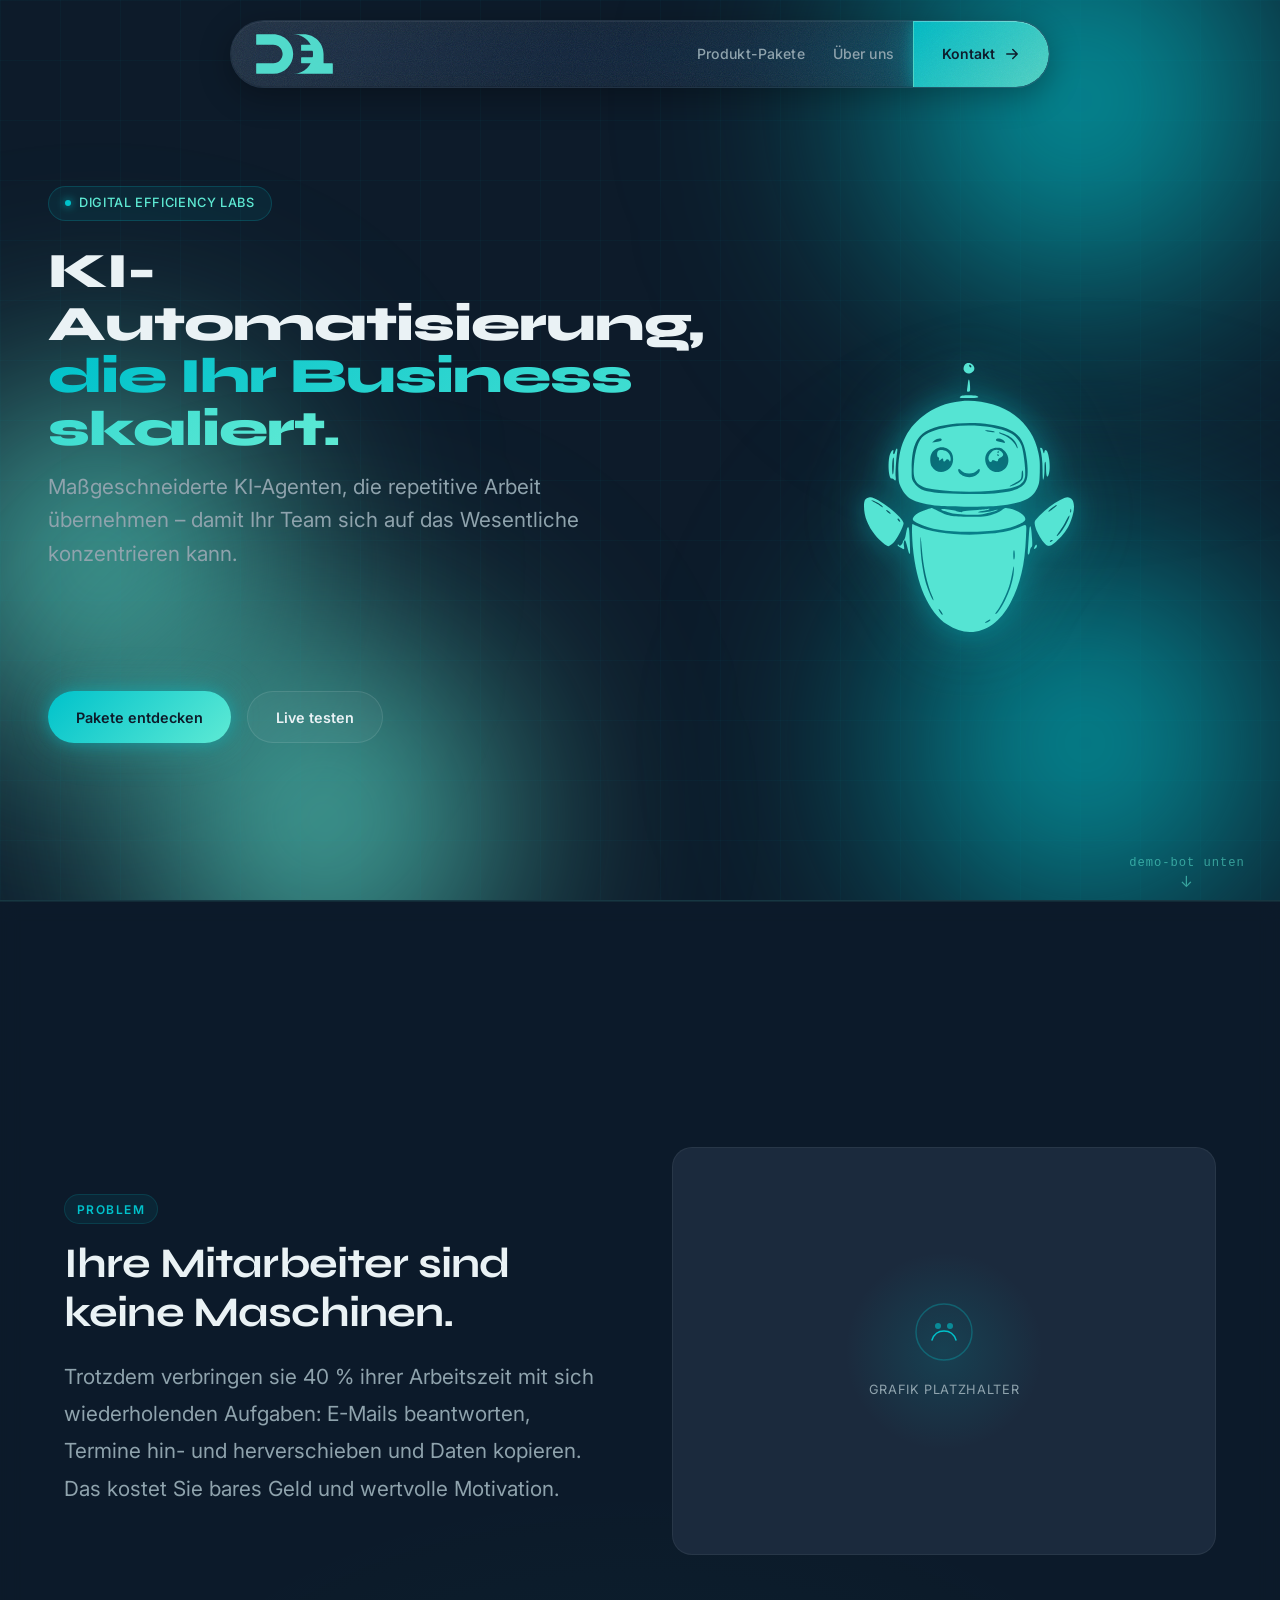
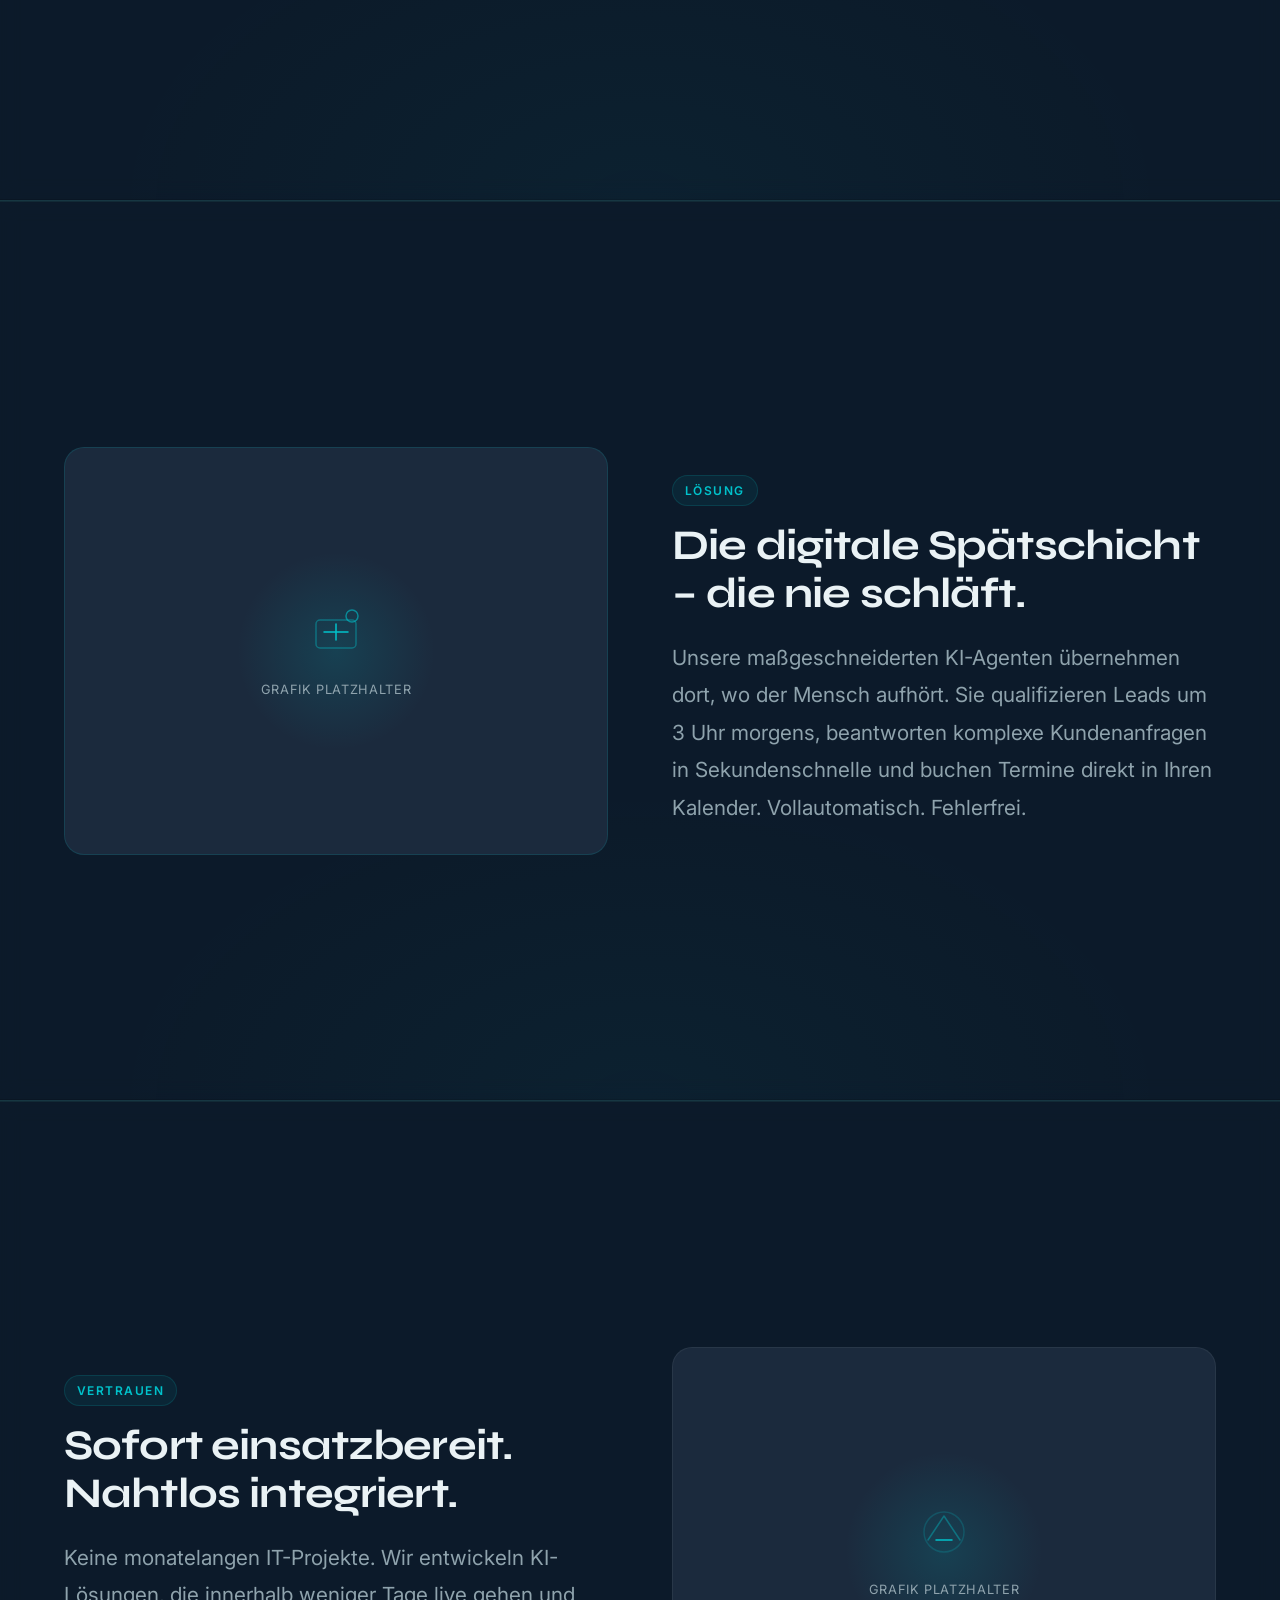
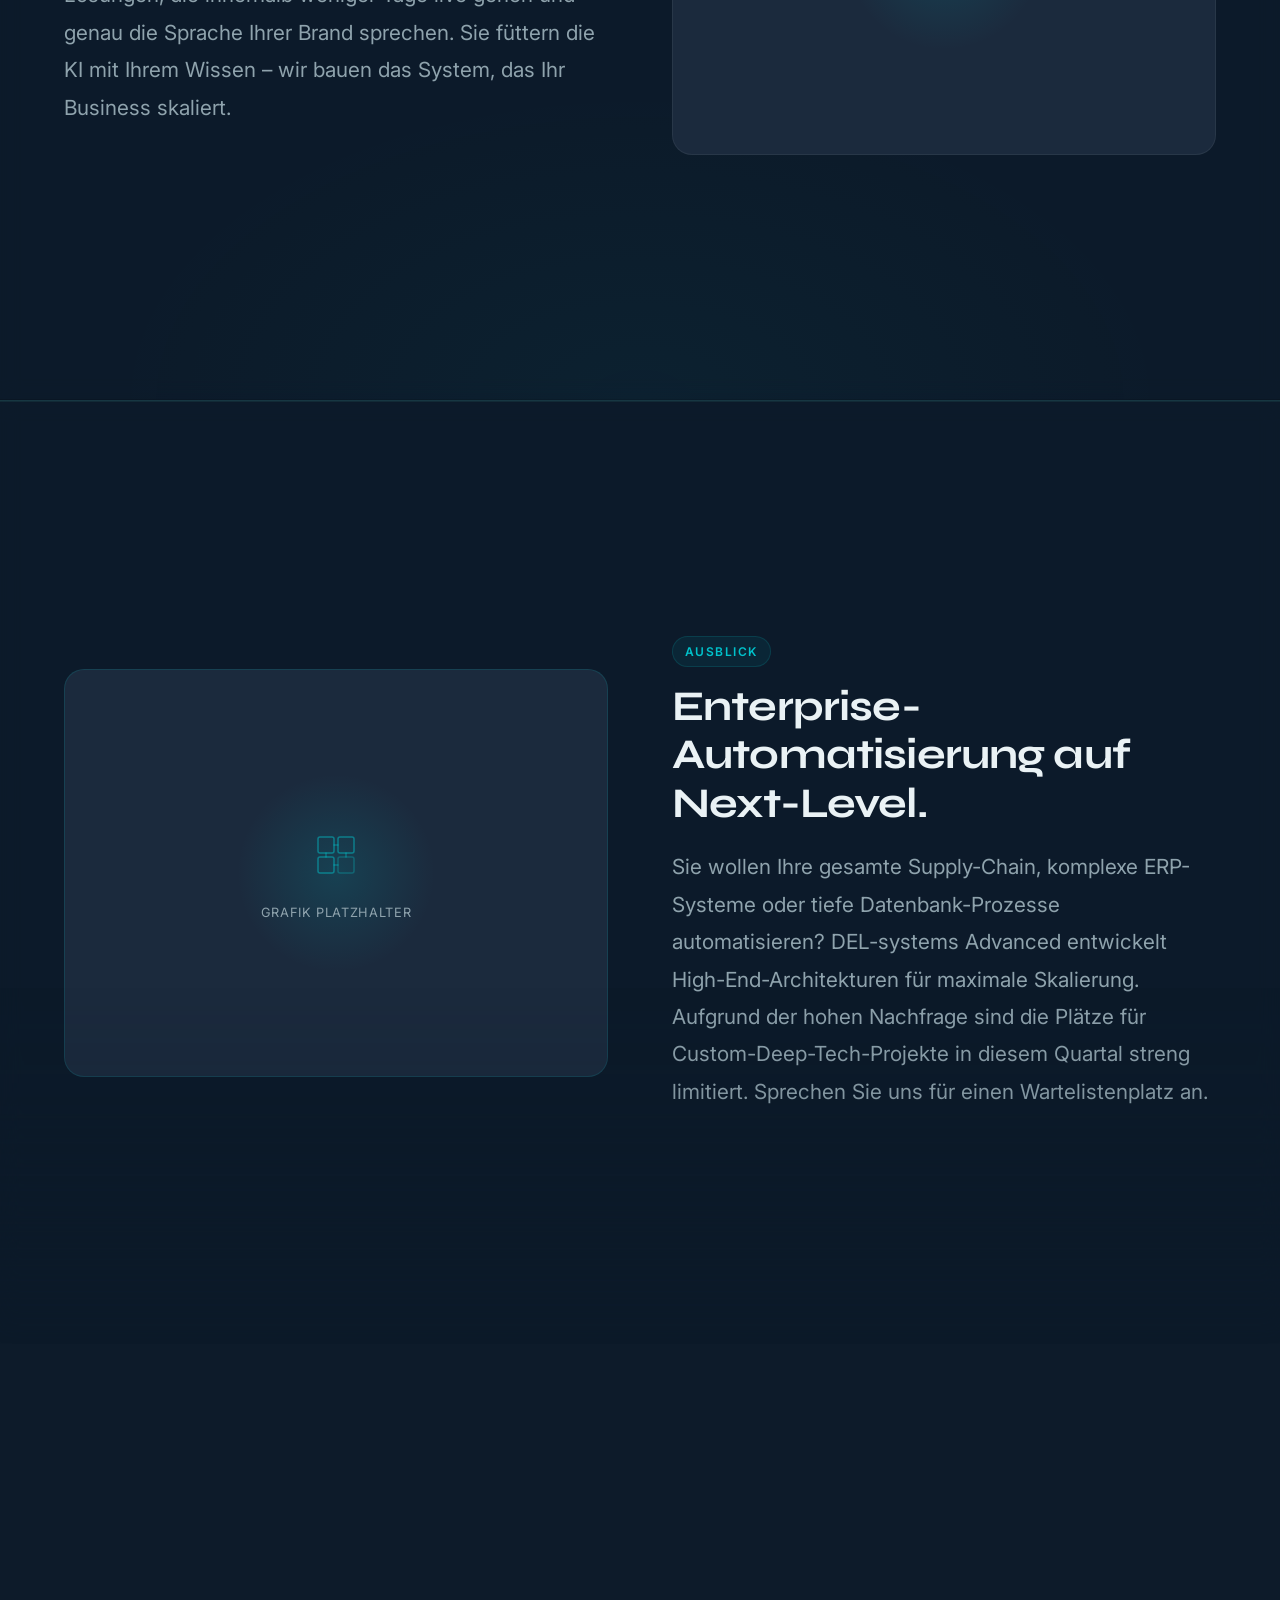
==== index.html @ e137b5b3 "Update index.html" ====
<!DOCTYPE html>
<html lang="de">
<head>
  <meta charset="UTF-8">
  <meta name="viewport" content="width=device-width, initial-scale=1.0, viewport-fit=cover">
  <meta name="description" content="DEL-systems – Digital Efficiency Labs. KI-Automatisierung für Unternehmen, die smarter skalieren wollen.">
  <title>DEL-systems | Digital Efficiency Labs</title>
  <link rel="preload" href="assets/robot.svg" as="image" type="image/svg+xml">
  <link rel="preload" href="assets/DEL-Logo.svg" as="image" type="image/svg+xml">
  <link rel="preconnect" href="https://fonts.googleapis.com">
  <link rel="preconnect" href="https://fonts.gstatic.com" crossorigin>
  <link href="https://fonts.googleapis.com/css2?family=Inter:wght@300;400;500;600;700&family=Syne:wght@600;700;800&display=swap" rel="stylesheet">
  <link rel="stylesheet" href="css/styles.css">
</head>
<body>

  <!-- Ambient background -->
  <div class="ambient" aria-hidden="true">
    <div class="ambient__orb ambient__orb--1"></div>
    <div class="ambient__orb ambient__orb--2"></div>
    <div class="ambient__orb ambient__orb--3"></div>
    <div class="ambient__orb ambient__orb--4"></div>
    <div class="ambient__grid"></div>
  </div>

  <!-- Floating Glass Navbar -->
  <header class="navbar" id="navbar">
    <nav class="navbar__inner grain-glass" aria-label="Hauptnavigation">
      <a href="index.html" class="navbar__logo" aria-label="DEL-systems Startseite">
        <img src="assets/DEL-Logo.svg" alt="DEL-systems Logo" width="180" height="42">
      </a>

      <div class="navbar__right">
        <ul class="navbar__links">
          <li><a href="index.html#pakete" class="navbar__link navbar__link--pakete"><span class="navbar__link-full">Produkt-Pakete</span><span class="navbar__link-short">Pakete</span></a></li>
          <li><a href="about.html" class="navbar__link">Über uns</a></li>
        </ul>

        <a href="#kontakt" class="navbar__cta">
          <span>Kontakt</span>
          <svg class="navbar__cta-arrow" width="18" height="18" viewBox="0 0 18 18" fill="none" aria-hidden="true">
            <path d="M3.75 9H14.25M14.25 9L9.75 4.5M14.25 9L9.75 13.5" stroke="currentColor" stroke-width="1.5" stroke-linecap="round" stroke-linejoin="round"/>
          </svg>
        </a>
      </div>
    </nav>
  </header>

  <main>

    <!-- Hero -->
    <section class="hero" id="hero">
      <div class="hero__content">
        <div class="hero__badge">
          <span class="hero__badge-dot"></span>
          Digital Efficiency Labs
        </div>
        <h1 class="hero__title">
          KI-Automatisierung,<br class="hero__title-break">
          <span class="hero__title-accent">die Ihr Business skaliert.</span>
        </h1>
        <p class="hero__subtitle">
          Maßgeschneiderte KI-Agenten, die repetitive Arbeit übernehmen –<br class="u-only-mobile">
          damit Ihr Team sich auf das Wesentliche<br class="u-only-mobile">
          konzentrieren kann.
        </p>
      </div>
      <div class="hero__visual" aria-hidden="true">
        <div class="hero__robot-glow"></div>
        <img src="assets/robot.svg" alt="" class="hero__robot" width="185" height="236" fetchpriority="high" decoding="async">
      </div>
      <div class="hero__actions">
        <a href="#pakete" class="btn btn--primary">Pakete entdecken</a>
        <a href="#kontakt" class="btn btn--ghost">Live testen</a>
      </div>
      <a href="#kontakt" class="hero__scroll-cue" aria-label="Zum Demo-Bot scrollen">
        <span class="hero__scroll-cue-label">demo-bot unten</span>
        <span class="hero__scroll-cue-arrow" aria-hidden="true">↓</span>
      </a>
    </section>

    <!-- Scroll Story -->
    <div class="story" id="story">
      <div class="story__track">

        <section class="story__section story__section--1" data-section="1">
          <div class="story__inner">
            <div class="story__text">
              <span class="story__label">Problem</span>
              <h2 class="story__heading">Ihre Mitarbeiter sind keine Maschinen.</h2>
              <p class="story__body">
                Trotzdem verbringen sie 40&nbsp;% ihrer Arbeitszeit mit sich wiederholenden Aufgaben: 
                E-Mails beantworten, Termine hin- und herverschieben und Daten kopieren. 
                Das kostet Sie bares Geld und wertvolle Motivation.
              </p>
            </div>
            <div class="story__graphic">
              <div class="graphic-placeholder">
                <div class="graphic-placeholder__glow"></div>
                <svg class="graphic-placeholder__icon" viewBox="0 0 64 64" fill="none" aria-hidden="true">
                  <circle cx="32" cy="32" r="28" stroke="currentColor" stroke-width="1.5" opacity="0.3"/>
                  <path d="M20 40C24 28 40 28 44 40" stroke="currentColor" stroke-width="1.5" stroke-linecap="round"/>
                  <circle cx="26" cy="26" r="3" fill="currentColor" opacity="0.6"/>
                  <circle cx="38" cy="26" r="3" fill="currentColor" opacity="0.6"/>
                </svg>
                <span class="graphic-placeholder__label">Grafik Platzhalter</span>
              </div>
            </div>
          </div>
        </section>

        <section class="story__section story__section--2" data-section="2">
          <div class="story__inner story__inner--reverse">
            <div class="story__text">
              <span class="story__label">Lösung</span>
              <h2 class="story__heading">Die digitale Spätschicht – die nie schläft.</h2>
              <p class="story__body">
                Unsere maßgeschneiderten KI-Agenten übernehmen dort, wo der Mensch aufhört. 
                Sie qualifizieren Leads um 3&nbsp;Uhr morgens, beantworten komplexe Kundenanfragen 
                in Sekundenschnelle und buchen Termine direkt in Ihren Kalender. Vollautomatisch. Fehlerfrei.
              </p>
            </div>
            <div class="story__graphic">
              <div class="graphic-placeholder graphic-placeholder--cyan">
                <div class="graphic-placeholder__glow"></div>
                <svg class="graphic-placeholder__icon" viewBox="0 0 64 64" fill="none" aria-hidden="true">
                  <rect x="12" y="20" width="40" height="28" rx="4" stroke="currentColor" stroke-width="1.5" opacity="0.4"/>
                  <path d="M20 32H44M32 24V40" stroke="currentColor" stroke-width="1.5" stroke-linecap="round"/>
                  <circle cx="48" cy="16" r="6" stroke="currentColor" stroke-width="1.5" opacity="0.6"/>
                </svg>
                <span class="graphic-placeholder__label">Grafik Platzhalter</span>
              </div>
            </div>
          </div>
        </section>

        <section class="story__section story__section--3" data-section="3">
          <div class="story__inner">
            <div class="story__text">
              <span class="story__label">Vertrauen</span>
              <h2 class="story__heading">Sofort einsatzbereit. Nahtlos integriert.</h2>
              <p class="story__body">
                Keine monatelangen IT-Projekte. Wir entwickeln KI-Lösungen, die innerhalb weniger Tage 
                live gehen und genau die Sprache Ihrer Brand sprechen. Sie füttern die KI mit Ihrem Wissen – 
                wir bauen das System, das Ihr Business skaliert.
              </p>
            </div>
            <div class="story__graphic">
              <div class="graphic-placeholder">
                <div class="graphic-placeholder__glow"></div>
                <svg class="graphic-placeholder__icon" viewBox="0 0 64 64" fill="none" aria-hidden="true">
                  <path d="M16 40L32 16L48 40" stroke="currentColor" stroke-width="1.5" stroke-linecap="round" stroke-linejoin="round" opacity="0.4"/>
                  <path d="M24 40H40" stroke="currentColor" stroke-width="1.5" stroke-linecap="round"/>
                  <circle cx="32" cy="32" r="20" stroke="currentColor" stroke-width="1.5" opacity="0.2"/>
                </svg>
                <span class="graphic-placeholder__label">Grafik Platzhalter</span>
              </div>
            </div>
          </div>
        </section>

        <section class="story__section story__section--4" data-section="4">
          <div class="story__inner story__inner--reverse">
            <div class="story__text">
              <span class="story__label">Ausblick</span>
              <h2 class="story__heading">Enterprise-Automatisierung auf Next-Level.</h2>
              <p class="story__body">
                Sie wollen Ihre gesamte Supply-Chain, komplexe ERP-Systeme oder tiefe Datenbank-Prozesse 
                automatisieren? DEL-systems Advanced entwickelt High-End-Architekturen für maximale Skalierung. 
                Aufgrund der hohen Nachfrage sind die Plätze für Custom-Deep-Tech-Projekte in diesem Quartal 
                streng limitiert. Sprechen Sie uns für einen Wartelistenplatz an.
              </p>
            </div>
            <div class="story__graphic">
              <div class="graphic-placeholder graphic-placeholder--cyan">
                <div class="graphic-placeholder__glow"></div>
                <svg class="graphic-placeholder__icon" viewBox="0 0 64 64" fill="none" aria-hidden="true">
                  <rect x="14" y="14" width="16" height="16" rx="2" stroke="currentColor" stroke-width="1.5" opacity="0.5"/>
                  <rect x="34" y="14" width="16" height="16" rx="2" stroke="currentColor" stroke-width="1.5" opacity="0.5"/>
                  <rect x="14" y="34" width="16" height="16" rx="2" stroke="currentColor" stroke-width="1.5" opacity="0.5"/>
                  <rect x="34" y="34" width="16" height="16" rx="2" stroke="currentColor" stroke-width="1.5" opacity="0.3"/>
                  <path d="M30 22H34M30 42H34M22 30V34M42 30V34" stroke="currentColor" stroke-width="1.5" stroke-linecap="round" opacity="0.4"/>
                </svg>
                <span class="graphic-placeholder__label">Grafik Platzhalter</span>
              </div>
            </div>
          </div>
        </section>

      </div>
    </div>

    <!-- Pricing -->
    <section class="pricing" id="pakete">
      <div class="pricing__header">
        <span class="section-label">Produkt-Pakete</span>
        <h2 class="section-title">Wählen Sie Ihren KI-Agenten</h2>
        <p class="section-subtitle">Transparente Preise. Keine versteckten Kosten. Sofort startklar.</p>
      </div>

      <div class="pricing__grid">
        <article class="pricing-card">
          <div class="pricing-card__icon">
            <img src="assets/icon-basis.svg" alt="" width="48" height="48" loading="lazy" decoding="async">
          </div>
          <h3 class="pricing-card__name">Basis KI-Agent</h3>
          <div class="pricing-card__price">
            <span class="pricing-card__setup">499€ Setup</span>
            <span class="pricing-card__monthly">+ 39€ / Monat</span>
          </div>
          <ul class="pricing-card__features">
            <li>E-Mail-Automatisierung</li>
            <li>FAQ-Beantwortung</li>
            <li>Basis-Integrationen</li>
          </ul>
          <a href="#kontakt" class="pricing-card__btn">Jetzt anfragen</a>
        </article>

        <article class="pricing-card pricing-card--featured">
          <div class="pricing-card__badge">Beliebt</div>
          <div class="pricing-card__icon">
            <img src="assets/icon-sales.svg" alt="" width="48" height="48" loading="lazy" decoding="async">
          </div>
          <h3 class="pricing-card__name">Sales &amp; Support KI</h3>
          <div class="pricing-card__price">
            <span class="pricing-card__setup">995€ Setup</span>
            <span class="pricing-card__monthly">+ 79€ / Monat</span>
          </div>
          <ul class="pricing-card__features">
            <li>Lead-Qualifizierung 24/7</li>
            <li>Terminbuchung</li>
            <li>CRM-Integration</li>
            <li>Multi-Channel-Support</li>
          </ul>
          <a href="#kontakt" class="pricing-card__btn pricing-card__btn--featured">Jetzt anfragen</a>
        </article>

        <article class="pricing-card">
          <div class="pricing-card__icon">
            <img src="assets/icon-deep.svg" alt="" width="48" height="48" loading="lazy" decoding="async">
          </div>
          <h3 class="pricing-card__name">Deep Automation</h3>
          <div class="pricing-card__price">
            <span class="pricing-card__setup">1.499€ Setup</span>
            <span class="pricing-card__monthly">+ 149€ / Monat</span>
          </div>
          <ul class="pricing-card__features">
            <li>ERP-Anbindung</li>
            <li>Custom Workflows</li>
            <li>Datenbank-Automatisierung</li>
            <li>Dedizierter Support</li>
          </ul>
          <a href="#kontakt" class="pricing-card__btn">Jetzt anfragen</a>
        </article>
      </div>
    </section>

    <!-- Footer / Lead Bot -->
    <section class="lead" id="kontakt">
      <div class="lead__content">
        <h2 class="lead__title">Genug gelesen. Testen Sie uns live.</h2>
        <p class="lead__subtitle">Stellen Sie unserer KI Ihre Fragen – direkt hier auf der Seite.</p>
        <div class="lead__bot-container">
          <div class="lead__bot-glow" aria-hidden="true"></div>
          <div class="lead__bot-placeholder">
            <div class="lead__bot-icon">
              <svg viewBox="0 0 48 48" fill="none" aria-hidden="true">
                <rect x="8" y="12" width="32" height="24" rx="6" stroke="currentColor" stroke-width="1.5" opacity="0.5"/>
                <circle cx="18" cy="24" r="3" fill="currentColor" opacity="0.6"/>
                <circle cx="30" cy="24" r="3" fill="currentColor" opacity="0.6"/>
                <path d="M24 36V40M16 40H32" stroke="currentColor" stroke-width="1.5" stroke-linecap="round" opacity="0.4"/>
              </svg>
            </div>
            <p class="lead__bot-text">KI-Bot Platzhalter</p>
            <span class="lead__bot-hint">Hier wird Ihr Chatbot eingebettet</span>
          </div>
        </div>
      </div>
    </section>

  </main>

  <footer class="footer">
    <div class="footer__inner">
      <img src="assets/DEL-Logo.svg" alt="DEL-systems" class="footer__logo" width="120" height="28" loading="lazy" decoding="async">
      <p class="footer__copy">&copy; 2026 DEL-systems · Digital Efficiency Labs</p>
      <p class="footer__contact">E-Mail: <a href="mailto:info@del-systems.at">info@del-systems.at</a></p>
    </div>
  </footer>

  <script src="js/main.js"></script>
</body>
</html>
---- css/styles.css ----
/* ============================================
   DEL-systems – Digital Efficiency Labs
   ============================================ */

:root {
  --bg-deep: #0D1B2A;
  --bg-surface: #1B2A3D;
  --accent: #00C2CB;
  --accent-light: #5EEAD4;
  --text-primary: #EAF2F5;
  --text-muted: #8FA3AD;

  --navbar-expanded-padding: 0.5rem;
  --navbar-compact-padding: 0.25rem;
  --navbar-expanded-height: 4.25rem;
  --navbar-compact-height: 3.25rem;
  --navbar-margin: 1.25rem;
  --navbar-radius: 9999px;

  --font-display: 'Syne', sans-serif;
  --font-body: 'Inter', sans-serif;

  --ease-out-expo: cubic-bezier(0.16, 1, 0.3, 1);
  --ease-in-out: cubic-bezier(0.45, 0, 0.55, 1);

  /* Unified accent glow – robot, primary button, navbar CTA */
  --glow-accent-color-1: rgba(0, 194, 203, 0.38);
  --glow-accent-color-2: rgba(0, 194, 203, 0.2);
  --glow-accent-color-3: rgba(94, 234, 212, 0.12);
  --glow-accent-spread-1: 14px;
  --glow-accent-spread-2: 32px;
  --glow-accent-spread-3: 50px;
  --glow-accent-box-shadow:
    0 0 var(--glow-accent-spread-1) var(--glow-accent-color-1),
    0 0 var(--glow-accent-spread-2) var(--glow-accent-color-2),
    0 0 var(--glow-accent-spread-3) var(--glow-accent-color-3);
  --glow-accent-filter:
    drop-shadow(0 0 var(--glow-accent-spread-1) var(--glow-accent-color-1))
    drop-shadow(0 0 var(--glow-accent-spread-2) var(--glow-accent-color-2))
    drop-shadow(0 0 var(--glow-accent-spread-3) var(--glow-accent-color-3));

  --grain-svg: url("data:image/svg+xml,%3Csvg viewBox='0 0 256 256' xmlns='http://www.w3.org/2000/svg'%3E%3Cfilter id='n'%3E%3CfeTurbulence type='fractalNoise' baseFrequency='0.75' numOctaves='4' stitchTiles='stitch'/%3E%3C/filter%3E%3Crect width='100%25' height='100%25' filter='url(%23n)'/%3E%3C/svg%3E");
}

*, *::before, *::after {
  box-sizing: border-box;
  margin: 0;
  padding: 0;
}

html {
  scroll-behavior: smooth;
  -webkit-font-smoothing: antialiased;
  -moz-osx-font-smoothing: grayscale;
}

body {
  font-family: var(--font-body);
  background-color: var(--bg-deep);
  color: var(--text-primary);
  line-height: 1.6;
  overflow-x: hidden;
}

.u-only-mobile {
  display: none;
}

img {
  display: block;
  max-width: 100%;
}

a {
  color: inherit;
  text-decoration: none;
}

ul {
  list-style: none;
}

/* ---- Ambient Background ---- */

.ambient {
  position: fixed;
  inset: 0;
  z-index: 0;
  pointer-events: none;
  overflow: hidden;
}

.ambient__orb {
  position: absolute;
  border-radius: 50%;
  filter: blur(100px);
  will-change: transform, opacity;
  transform: translateZ(0);
  backface-visibility: hidden;
}

.ambient__orb--1 {
  width: 600px;
  height: 600px;
  background: radial-gradient(circle, var(--accent) 0%, transparent 70%);
  top: -200px;
  right: -100px;
  animation: orb-drift-1 22s ease-in-out infinite;
}

.ambient__orb--2 {
  width: 500px;
  height: 500px;
  background: radial-gradient(circle, var(--accent-light) 0%, transparent 70%);
  top: 35%;
  left: -150px;
  animation: orb-drift-2 28s ease-in-out infinite;
}

.ambient__orb--3 {
  width: 550px;
  height: 550px;
  background: radial-gradient(circle, var(--accent) 0%, transparent 70%);
  top: 52%;
  right: -80px;
  animation: orb-drift-3 26s ease-in-out infinite;
}

.ambient__orb--4 {
  width: 520px;
  height: 520px;
  background: radial-gradient(circle, var(--accent-light) 0%, transparent 70%);
  top: 62%;
  left: 5%;
  animation: orb-drift-4 32s ease-in-out infinite;
}

@keyframes orb-drift-1 {
  0%, 100% {
    transform: translate(0, 0) scale(1);
    opacity: 0.32;
  }
  33% {
    transform: translate(35px, 25px) scale(1.1);
    opacity: 0.45;
  }
  66% {
    transform: translate(-20px, 40px) scale(0.96);
    opacity: 0.28;
  }
}

@keyframes orb-drift-2 {
  0%, 100% {
    transform: translate(0, 0) scale(1);
    opacity: 0.18;
  }
  40% {
    transform: translate(-30px, -35px) scale(1.12);
    opacity: 0.32;
  }
  70% {
    transform: translate(25px, 20px) scale(0.94);
    opacity: 0.22;
  }
}

@keyframes orb-drift-3 {
  0%, 100% {
    transform: translate(0, 0) scale(1);
    opacity: 0.22;
  }
  50% {
    transform: translate(-40px, 30px) scale(1.08);
    opacity: 0.36;
  }
}

@keyframes orb-drift-4 {
  0%, 100% {
    transform: translate(0, 0) scale(1);
    opacity: 0.15;
  }
  45% {
    transform: translate(35px, -25px) scale(1.1);
    opacity: 0.28;
  }
}

.ambient__grid {
  position: absolute;
  inset: 0;
  background-image:
    linear-gradient(rgba(0, 194, 203, 0.035) 1px, transparent 1px),
    linear-gradient(90deg, rgba(0, 194, 203, 0.035) 1px, transparent 1px);
  background-size: 60px 60px;
  opacity: 1;
}

/* Grainy liquid glass utility */
.grain-glass {
  position: relative;
  isolation: isolate;
}

.grain-glass::before {
  content: '';
  position: absolute;
  inset: 0;
  border-radius: inherit;
  pointer-events: none;
  z-index: 0;
  opacity: 0.14;
  background-image: var(--grain-svg);
  background-size: 180px 180px;
  mix-blend-mode: overlay;
}

.grain-glass > * {
  position: relative;
  z-index: 1;
}

/* ---- Floating Glass Navbar ---- */

.navbar {
  position: fixed;
  top: var(--navbar-margin);
  left: 50%;
  transform: translateX(-50%);
  width: min(820px, calc(100% - 1rem));
  z-index: 1000;
  transition:
    top 0.5s var(--ease-out-expo),
    width 0.5s var(--ease-out-expo);
}

.navbar.is-scrolled {
  top: 0.75rem;
  width: min(760px, calc(100% - 1.25rem));
}

.navbar__inner {
  display: flex;
  align-items: stretch;
  justify-content: space-between;
  gap: 0;
  height: var(--navbar-expanded-height);
  padding: 0 0 0 clamp(0.75rem, 2vw, 1.5rem);
  border-radius: var(--navbar-radius);
  background: rgba(27, 42, 61, 0.42);
  backdrop-filter: blur(24px) saturate(180%);
  -webkit-backdrop-filter: blur(24px) saturate(180%);
  border: 1px solid rgba(255, 255, 255, 0.08);
  box-shadow:
    0 8px 32px rgba(0, 0, 0, 0.3),
    inset 0 1px 0 rgba(255, 255, 255, 0.06),
    inset 0 -1px 0 rgba(0, 0, 0, 0.1);
  overflow: hidden;
  container-type: inline-size;
  container-name: navbar;
  transition:
    height 0.5s var(--ease-out-expo),
    padding 0.5s var(--ease-out-expo),
    box-shadow 0.5s var(--ease-out-expo);
}

.navbar__inner.grain-glass::before {
  opacity: 0.18;
}

.navbar__inner.grain-glass::after {
  content: '';
  position: absolute;
  inset: 0;
  border-radius: inherit;
  pointer-events: none;
  z-index: 0;
  background: linear-gradient(
    125deg,
    rgba(255, 255, 255, 0.06) 0%,
    transparent 40%,
    transparent 60%,
    rgba(0, 194, 203, 0.04) 100%
  );
}

.navbar.is-scrolled .navbar__inner {
  height: var(--navbar-compact-height);
  padding-left: 1.25rem;
  box-shadow:
    0 4px 20px rgba(0, 0, 0, 0.35),
    inset 0 1px 0 rgba(255, 255, 255, 0.05);
}

.navbar__logo {
  display: flex;
  align-items: center;
  flex-shrink: 0;
  opacity: 0.95;
  transition: opacity 0.3s ease;
  position: relative;
  z-index: 1;
}

.navbar__logo:hover {
  opacity: 1;
}

.navbar__logo img {
  height: clamp(30px, 4.5vw, 42px);
  width: auto;
  transition: height 0.5s var(--ease-out-expo);
}

.navbar.is-scrolled .navbar__logo img {
  height: clamp(28px, 4vw, 36px);
}

.navbar__right {
  display: flex;
  align-items: stretch;
  height: 100%;
  margin-left: auto;
  flex-shrink: 0;
  position: relative;
  z-index: 1;
}

.navbar__links {
  display: flex;
  align-items: center;
  gap: clamp(0.5rem, 2.5vw, 1.75rem);
  padding: 0 clamp(0.35rem, 1.5vw, 1.25rem) 0 clamp(0.25rem, 1vw, 0.75rem);
}

.navbar__link {
  font-size: clamp(0.68rem, 2.2vw, 0.88rem);
  font-weight: 500;
  color: var(--text-muted);
  letter-spacing: 0.01em;
  transition: color 0.3s ease;
  white-space: nowrap;
}

.navbar__link-short {
  display: none;
}

.navbar__link:hover {
  color: var(--text-primary);
}

/* Seamless turquoise right cap of the pill */
.navbar__cta {
  display: flex;
  align-items: center;
  gap: 0.5rem;
  align-self: stretch;
  height: 100%;
  margin: 0;
  padding: 0 clamp(0.75rem, 2.5vw, 1.75rem);
  font-size: clamp(0.72rem, 2vw, 0.875rem);
  font-weight: 600;
  color: var(--bg-deep);
  background: linear-gradient(
    135deg,
    rgba(0, 194, 203, 0.9) 0%,
    rgba(94, 234, 212, 0.8) 100%
  );
  backdrop-filter: blur(16px) saturate(150%);
  -webkit-backdrop-filter: blur(16px) saturate(150%);
  border-left: 1px solid rgba(94, 234, 212, 0.35);
  border-radius: 0 var(--navbar-radius) var(--navbar-radius) 0;
  box-shadow:
    var(--glow-accent-box-shadow),
    inset 0 1px 0 rgba(255, 255, 255, 0.28);
  transition:
    padding 0.5s var(--ease-out-expo),
    background 0.3s ease;
  position: relative;
  isolation: isolate;
}

.navbar__cta::before {
  content: '';
  position: absolute;
  inset: 0;
  border-radius: inherit;
  pointer-events: none;
  opacity: 0.2;
  background-image: var(--grain-svg);
  background-size: 140px 140px;
  mix-blend-mode: overlay;
}

.navbar.is-scrolled .navbar__cta {
  padding: 0 clamp(0.7rem, 2.2vw, 1.35rem);
}

@container navbar (max-width: 320px) {
  .navbar__link-full {
    display: none;
  }

  .navbar__link-short {
    display: inline;
  }
}

.navbar__cta:hover {
  background: linear-gradient(
    135deg,
    rgba(0, 194, 203, 0.95) 0%,
    rgba(94, 234, 212, 0.88) 100%
  );
}

.navbar__cta-arrow {
  transition: transform 0.4s var(--ease-out-expo);
}

.navbar__cta:hover .navbar__cta-arrow {
  animation: arrow-sway 0.8s var(--ease-in-out) infinite;
}

@keyframes arrow-sway {
  0%, 100% { transform: translateX(0); }
  25%       { transform: translateX(4px); }
  75%       { transform: translateX(-2px); }
}

/* ---- Hero ---- */

.hero {
  position: relative;
  z-index: 1;
  min-height: 100svh;
  height: 100svh;
  display: grid;
  grid-template-columns: minmax(0, 1.08fr) minmax(0, 0.92fr);
  grid-template-areas:
    "content visual"
    "actions visual";
  align-items: center;
  gap: clamp(1.2rem, 3.2vw, 3.1rem);
  width: 100%;
  max-width: 1400px;
  margin: 0 auto;
  padding:
    calc(var(--navbar-expanded-height) + var(--navbar-margin) * 2 + 0.75rem)
    clamp(1rem, 5vw, 3rem)
    clamp(1rem, 2.8vh, 1.8rem);
  box-sizing: border-box;
}

.hero__content {
  grid-area: content;
  display: flex;
  flex-direction: column;
  justify-content: center;
  align-items: flex-start;
  width: 100%;
  min-width: 0;
  max-width: min(720px, 100%);
}

.hero__badge {
  display: inline-flex;
  align-self: flex-start;
  width: fit-content;
  max-width: 100%;
  align-items: center;
  gap: 0.5rem;
  padding: 0.4rem 1rem;
  border-radius: var(--navbar-radius);
  font-size: 0.8rem;
  font-weight: 500;
  letter-spacing: 0.05em;
  text-transform: uppercase;
  color: var(--accent-light);
  background: rgba(0, 194, 203, 0.08);
  border: 1px solid rgba(0, 194, 203, 0.2);
  margin-bottom: 1.5rem;
}

.hero__badge-dot {
  width: 6px;
  height: 6px;
  border-radius: 50%;
  background: var(--accent);
  box-shadow: 0 0 8px var(--accent);
  animation: pulse-dot 2s ease infinite;
}

@keyframes pulse-dot {
  0%, 100% { opacity: 1; box-shadow: 0 0 8px var(--accent); }
  50%       { opacity: 0.6; box-shadow: 0 0 16px var(--accent); }
}

.hero__title {
  font-family: var(--font-display);
  font-size: clamp(1.42rem, 3.55vw + 0.26rem, 3.95rem);
  font-weight: 800;
  line-height: 1.06;
  letter-spacing: -0.02em;
  margin-bottom: 0.9rem;
  max-width: 100%;
  overflow-wrap: normal;
  word-break: normal;
  hyphens: auto;
  text-wrap: balance;
}

.hero__title-break {
  display: none;
}

.hero__title-accent {
  background: linear-gradient(135deg, var(--accent) 0%, var(--accent-light) 100%);
  -webkit-background-clip: text;
  -webkit-text-fill-color: transparent;
  background-clip: text;
}

.hero__subtitle {
  font-size: clamp(1rem, 1.2vw + 0.65rem, 1.3rem);
  color: var(--text-muted);
  max-width: min(600px, 100%);
  margin-bottom: clamp(0.7rem, 1.5vh, 1.35rem);
  line-height: 1.62;
}

.hero__actions {
  grid-area: actions;
  align-self: start;
  display: flex;
  gap: 1rem;
  flex-wrap: wrap;
  width: 100%;
  max-width: min(560px, 100%);
  margin-top: 0;
}

.btn,
.pricing-card__btn {
  display: inline-flex;
  align-items: center;
  justify-content: center;
  padding: clamp(0.7rem, 2vw, 0.85rem) clamp(1.1rem, 3vw, 1.75rem);
  border-radius: var(--navbar-radius);
  font-size: clamp(0.82rem, 1.5vw + 0.3rem, 0.9rem);
  font-weight: 600;
  transition:
    background 0.28s var(--ease-out-expo),
    border-color 0.28s var(--ease-out-expo),
    box-shadow 0.28s var(--ease-out-expo),
    transform 0.28s var(--ease-out-expo),
    filter 0.28s var(--ease-out-expo),
    color 0.28s var(--ease-out-expo);
  cursor: pointer;
  text-align: center;
}

.btn--primary {
  background: linear-gradient(135deg, var(--accent), var(--accent-light));
  color: var(--bg-deep);
  border: none;
  box-shadow: var(--glow-accent-box-shadow);
}

.btn--primary:hover {
  transform: translateY(-1px);
  filter: brightness(1.08) saturate(1.08);
  box-shadow:
    0 0 26px rgba(0, 194, 203, 0.5),
    0 0 48px rgba(94, 234, 212, 0.35);
}

.btn--ghost {
  background: rgba(255, 255, 255, 0.04);
  color: var(--text-primary);
  border: 1px solid rgba(255, 255, 255, 0.1);
}

.btn--ghost:hover {
  background: rgba(255, 255, 255, 0.09);
  border-color: rgba(0, 194, 203, 0.3);
  box-shadow: 0 0 22px rgba(0, 194, 203, 0.16);
  transform: translateY(-1px);
}

/* Hero visual – robot */
.hero__visual {
  grid-area: visual;
  position: relative;
  display: flex;
  align-items: center;
  justify-content: center;
  height: clamp(150px, 32vh, 360px);
}

.hero__robot-glow {
  position: absolute;
  width: 200px;
  height: 200px;
  border-radius: 50%;
  background: radial-gradient(
    circle,
    rgba(0, 194, 203, 0.12) 0%,
    transparent 65%
  );
  filter: blur(40px);
  pointer-events: none;
}

.hero__robot {
  position: relative;
  z-index: 1;
  width: clamp(120px, 16vw + 24px, 210px);
  height: auto;
  filter: var(--glow-accent-filter);
  animation: robot-float 7s ease-in-out infinite;
}

.hero__scroll-cue {
  position: absolute;
  right: clamp(1rem, 3vw, 2.2rem);
  bottom: max(0.65rem, env(safe-area-inset-bottom, 0px));
  transform: none;
  display: inline-flex;
  flex-direction: column;
  align-items: center;
  gap: 0.04rem;
  color: rgba(94, 234, 212, 0.72);
  text-align: center;
  letter-spacing: 0.06em;
  animation: cue-bob 2.2s ease-in-out infinite;
}

.hero__scroll-cue-label {
  font-size: clamp(0.58rem, 0.8vw + 0.38rem, 0.76rem);
  font-weight: 500;
  text-transform: lowercase;
  font-family: ui-monospace, SFMono-Regular, Menlo, Monaco, Consolas, "Liberation Mono", monospace;
  opacity: 0.76;
}

.hero__scroll-cue-arrow {
  font-size: clamp(0.86rem, 1.2vw, 1.1rem);
  line-height: 1;
  opacity: 0.78;
}

@keyframes cue-bob {
  0%, 100% { transform: translateY(0); }
  50%      { transform: translateY(4px); }
}

@keyframes robot-float {
  0%, 100% { transform: translateY(0); }
  50%       { transform: translateY(-18px); }
}

/* ---- Scroll Story (Stacking Cards) ---- */

.story {
  position: relative;
  z-index: 1;
}

.story__track {
  position: relative;
}

.story__section {
  position: sticky;
  top: 0;
  height: 100vh;
  display: flex;
  align-items: center;
  padding: 2rem 5vw;
  background: rgba(13, 27, 42, 0.5);
  backdrop-filter: blur(10px);
  -webkit-backdrop-filter: blur(10px);
  border-top: 1px solid rgba(94, 234, 212, 0.14);
  box-shadow:
    inset 0 1px 0 rgba(94, 234, 212, 0.08),
    inset 0 -1px 0 rgba(0, 0, 0, 0.12);
  overflow: hidden;
}

.story__section::before {
  content: '';
  position: absolute;
  inset: 0;
  background: radial-gradient(ellipse 60% 50% at 50% 100%, rgba(0, 194, 203, 0.04) 0%, transparent 70%);
  pointer-events: none;
}

/* Increasing z-index so each section stacks on top */
.story__section--1 { z-index: 1; }
.story__section--2 { z-index: 2; }
.story__section--3 { z-index: 3; }
.story__section--4 {
  z-index: 4;
  height: 105vh;
  min-height: 105vh;
  border-bottom: none;
  -webkit-mask-image: linear-gradient(
    to bottom,
    #000 0%,
    #000 62%,
    rgba(0, 0, 0, 0.9) 74%,
    rgba(0, 0, 0, 0.55) 86%,
    rgba(0, 0, 0, 0.2) 94%,
    transparent 100%
  );
  mask-image: linear-gradient(
    to bottom,
    #000 0%,
    #000 62%,
    rgba(0, 0, 0, 0.9) 74%,
    rgba(0, 0, 0, 0.55) 86%,
    rgba(0, 0, 0, 0.2) 94%,
    transparent 100%
  );
}

.story__section--4::before {
  display: none;
}

.story__inner {
  display: grid;
  grid-template-columns: 1fr 1fr;
  gap: 4rem;
  align-items: center;
  max-width: 1200px;
  margin: 0 auto;
  width: 100%;
}

.story__inner--reverse .story__text {
  order: 2;
}

.story__inner--reverse .story__graphic {
  order: 1;
}

.story__label {
  display: inline-block;
  font-size: 0.75rem;
  font-weight: 600;
  letter-spacing: 0.12em;
  text-transform: uppercase;
  color: var(--accent);
  margin-bottom: 1rem;
  padding: 0.3rem 0.75rem;
  border-radius: var(--navbar-radius);
  background: rgba(0, 194, 203, 0.08);
  border: 1px solid rgba(0, 194, 203, 0.15);
}

.story__heading {
  font-family: var(--font-display);
  font-size: clamp(1.5rem, 2.8vw + 0.4rem, 2.75rem);
  font-weight: 700;
  line-height: 1.15;
  letter-spacing: -0.02em;
  margin-bottom: 1.25rem;
}

.story__body {
  font-size: clamp(1.05rem, 1.1vw + 0.55rem, 1.3rem);
  color: var(--text-muted);
  line-height: 1.8;
  max-width: 560px;
}

/* Graphic placeholders */
.graphic-placeholder {
  position: relative;
  aspect-ratio: 4 / 3;
  border-radius: 1.25rem;
  background: var(--bg-surface);
  border: 1px solid rgba(255, 255, 255, 0.06);
  display: flex;
  flex-direction: column;
  align-items: center;
  justify-content: center;
  gap: 1rem;
  overflow: hidden;
}

.graphic-placeholder--cyan {
  border-color: rgba(0, 194, 203, 0.15);
}

.graphic-placeholder__glow {
  position: absolute;
  width: 200px;
  height: 200px;
  border-radius: 50%;
  background: radial-gradient(circle, rgba(0, 194, 203, 0.15) 0%, transparent 70%);
  top: 50%;
  left: 50%;
  transform: translate(-50%, -50%);
  pointer-events: none;
}

.graphic-placeholder__icon {
  width: 64px;
  height: 64px;
  color: var(--accent);
  position: relative;
  z-index: 1;
}

.graphic-placeholder__label {
  font-size: 0.8rem;
  color: var(--text-muted);
  letter-spacing: 0.05em;
  text-transform: uppercase;
  position: relative;
  z-index: 1;
}

/* ---- Pricing ---- */

.pricing {
  position: relative;
  z-index: 2;
  padding: 6rem 5vw;
  background: transparent;
  content-visibility: auto;
  contain-intrinsic-size: 1200px;
}

.pricing__header {
  text-align: center;
  max-width: 600px;
  margin: 0 auto 4rem;
}

.section-label {
  display: inline-block;
  font-size: 0.75rem;
  font-weight: 600;
  letter-spacing: 0.12em;
  text-transform: uppercase;
  color: var(--accent);
  margin-bottom: 1rem;
}

.section-title {
  font-family: var(--font-display);
  font-size: clamp(1.65rem, 3.2vw + 0.3rem, 3rem);
  font-weight: 700;
  letter-spacing: -0.02em;
  margin-bottom: 1rem;
}

.section-subtitle {
  color: var(--text-muted);
  font-size: clamp(1rem, 1vw + 0.55rem, 1.25rem);
  line-height: 1.7;
}

.pricing__grid {
  display: grid;
  grid-template-columns: repeat(3, 1fr);
  gap: 1.5rem;
  max-width: 1100px;
  margin: 0 auto;
  align-items: stretch;
  padding-top: 1.5rem;
  overflow: visible;
}

.pricing-card {
  position: relative;
  display: flex;
  flex-direction: column;
  padding: 2.5rem 2rem;
  border-radius: 1.25rem;
  background: var(--bg-surface);
  border: 1px solid rgba(255, 255, 255, 0.06);
  transition: transform 0.4s var(--ease-out-expo), border-color 0.3s ease;
  overflow: visible;
}

.pricing-card:hover {
  transform: translateY(-4px);
  border-color: rgba(0, 194, 203, 0.15);
}

.pricing-card--featured {
  border-color: rgba(0, 194, 203, 0.3);
  box-shadow:
    0 0 40px rgba(0, 194, 203, 0.15),
    0 0 80px rgba(0, 194, 203, 0.08),
    inset 0 1px 0 rgba(0, 194, 203, 0.1);
  animation: featured-glow 4s ease infinite alternate;
  margin-top: 0.25rem;
}

@keyframes featured-glow {
  from {
    box-shadow:
      0 0 40px rgba(0, 194, 203, 0.15),
      0 0 80px rgba(0, 194, 203, 0.08),
      inset 0 1px 0 rgba(0, 194, 203, 0.1);
  }
  to {
    box-shadow:
      0 0 50px rgba(0, 194, 203, 0.25),
      0 0 100px rgba(0, 194, 203, 0.12),
      inset 0 1px 0 rgba(0, 194, 203, 0.15);
  }
}

.pricing-card__badge {
  position: absolute;
  top: -0.85rem;
  left: 50%;
  transform: translateX(-50%);
  padding: 0.35rem 1rem;
  border-radius: var(--navbar-radius);
  font-size: 0.7rem;
  font-weight: 700;
  letter-spacing: 0.08em;
  text-transform: uppercase;
  color: var(--bg-deep);
  background: linear-gradient(135deg, var(--accent), var(--accent-light));
  box-shadow: 0 0 16px rgba(0, 194, 203, 0.4);
  z-index: 2;
  white-space: nowrap;
}

.pricing-card__icon {
  width: 64px;
  height: 64px;
  margin-bottom: 1.5rem;
  display: flex;
  align-items: center;
  justify-content: center;
  border-radius: 1rem;
  background: rgba(0, 194, 203, 0.06);
  border: 1px solid rgba(0, 194, 203, 0.1);
}

.pricing-card__name {
  font-family: var(--font-display);
  font-size: 1.25rem;
  font-weight: 700;
  margin-bottom: 1rem;
}

.pricing-card__price {
  margin-bottom: 1.5rem;
}

.pricing-card__setup {
  display: block;
  font-size: 1.5rem;
  font-weight: 700;
  color: var(--text-primary);
  margin-bottom: 0.25rem;
}

.pricing-card__monthly {
  font-size: 0.9rem;
  color: var(--accent-light);
  font-weight: 500;
}

.pricing-card__features {
  flex: 1;
  margin-bottom: 2rem;
}

.pricing-card__features li {
  position: relative;
  padding-left: 1.25rem;
  font-size: 1rem;
  color: var(--text-muted);
  margin-bottom: 0.6rem;
  line-height: 1.6;
}

.pricing-card__features li::before {
  content: '';
  position: absolute;
  left: 0;
  top: 0.55em;
  width: 6px;
  height: 6px;
  border-radius: 50%;
  background: var(--accent);
  box-shadow: 0 0 6px rgba(0, 194, 203, 0.5);
}

.pricing-card__btn {
  width: 100%;
  padding: 0.85rem;
  border-radius: var(--navbar-radius);
  color: var(--text-primary);
  background: rgba(255, 255, 255, 0.05);
  border: 1px solid rgba(255, 255, 255, 0.1);
}

.pricing-card__btn:hover {
  background: rgba(255, 255, 255, 0.1);
  border-color: rgba(0, 194, 203, 0.3);
  box-shadow: 0 0 22px rgba(0, 194, 203, 0.16);
  transform: translateY(-1px);
}

.pricing-card__btn--featured {
  background: linear-gradient(135deg, var(--accent), var(--accent-light));
  color: var(--bg-deep);
  border: none;
  box-shadow:
    0 0 24px rgba(0, 194, 203, 0.3),
    0 0 38px rgba(94, 234, 212, 0.2);
  transition:
    box-shadow 0.28s var(--ease-out-expo),
    transform 0.28s var(--ease-out-expo),
    filter 0.28s var(--ease-out-expo),
    background 0.28s var(--ease-out-expo);
}

.pricing-card__btn--featured:hover {
  background: linear-gradient(
    135deg,
    rgba(94, 234, 212, 1) 0%,
    rgba(0, 194, 203, 0.98) 100%
  );
  box-shadow:
    0 0 32px rgba(0, 194, 203, 0.55),
    0 0 56px rgba(94, 234, 212, 0.45),
    0 0 84px rgba(94, 234, 212, 0.22);
  filter: brightness(1.08) saturate(1.1);
  transform: translateY(-1px);
}

/* ---- Lead / Footer Bot ---- */

.lead {
  position: relative;
  z-index: 5;
  padding: 6rem 5vw 8rem;
  background: transparent;
  text-align: center;
  content-visibility: auto;
  contain-intrinsic-size: 900px;
}

.lead__title {
  font-family: var(--font-display);
  font-size: clamp(1.75rem, 3.8vw + 0.3rem, 3.5rem);
  font-weight: 800;
  letter-spacing: -0.02em;
  margin-bottom: 1rem;
  line-height: 1.15;
}

.lead__subtitle {
  color: var(--text-muted);
  font-size: 1.25rem;
  line-height: 1.7;
  margin-bottom: 3rem;
}

.lead__bot-container {
  position: relative;
  max-width: 700px;
  margin: 0 auto;
}

.lead__bot-glow {
  position: absolute;
  inset: -20px;
  border-radius: 1.5rem;
  background: radial-gradient(ellipse at center, rgba(0, 194, 203, 0.12) 0%, transparent 70%);
  filter: blur(20px);
  animation: bot-glow-pulse 4s ease infinite alternate;
}

@keyframes bot-glow-pulse {
  from { opacity: 0.6; transform: scale(0.98); }
  to   { opacity: 1; transform: scale(1.02); }
}

.lead__bot-placeholder {
  position: relative;
  padding: 4rem 2rem;
  border-radius: 1.25rem;
  background: rgba(27, 42, 61, 0.75);
  backdrop-filter: blur(16px) saturate(150%);
  -webkit-backdrop-filter: blur(16px) saturate(150%);
  border: 1px solid rgba(0, 194, 203, 0.15);
  box-shadow:
    0 0 40px rgba(0, 194, 203, 0.08),
    inset 0 1px 0 rgba(0, 194, 203, 0.08);
  overflow: hidden;
}

.lead__bot-placeholder::before {
  content: '';
  position: absolute;
  inset: 0;
  border-radius: inherit;
  pointer-events: none;
  opacity: 0.12;
  background-image: var(--grain-svg);
  background-size: 160px 160px;
  mix-blend-mode: overlay;
}

.lead__bot-icon {
  width: 48px;
  height: 48px;
  margin: 0 auto 1rem;
  color: var(--accent);
}

.lead__bot-text {
  font-family: var(--font-display);
  font-size: 1.1rem;
  font-weight: 600;
  margin-bottom: 0.5rem;
}

.lead__bot-hint {
  font-size: 0.85rem;
  color: var(--text-muted);
}

/* ---- Footer ---- */

.footer {
  position: relative;
  z-index: 5;
  padding: 2rem 5vw;
  border-top: 1px solid rgba(255, 255, 255, 0.04);
  background: transparent;
  content-visibility: auto;
  contain-intrinsic-size: 180px;
}

.footer__inner {
  display: flex;
  align-items: center;
  justify-content: space-between;
  max-width: 1200px;
  margin: 0 auto;
  flex-wrap: wrap;
  gap: 1rem;
}

.footer__logo {
  opacity: 0.7;
}

.footer__copy {
  font-size: 0.8rem;
  color: var(--text-muted);
}

.footer__contact {
  font-size: 0.85rem;
  color: var(--text-muted);
}

.footer__contact a {
  color: var(--accent-light);
  text-decoration: none;
  transition: color 0.2s ease;
}

.footer__contact a:hover {
  color: var(--text-primary);
}

/* ---- About Page ---- */

.about {
  position: relative;
  z-index: 1;
  min-height: 100vh;
  padding: calc(var(--navbar-expanded-height) + var(--navbar-margin) * 2 + 3rem) 5vw 6rem;
}

.about__inner {
  max-width: 780px;
  margin: 0 auto;
}

.about__label {
  display: inline-block;
  font-size: 0.75rem;
  font-weight: 600;
  letter-spacing: 0.12em;
  text-transform: uppercase;
  color: var(--accent);
  margin-bottom: 1.25rem;
  padding: 0.3rem 0.75rem;
  border-radius: var(--navbar-radius);
  background: rgba(0, 194, 203, 0.08);
  border: 1px solid rgba(0, 194, 203, 0.15);
}

.about__title {
  font-family: var(--font-display);
  font-size: clamp(2rem, 4.5vw + 0.3rem, 3.5rem);
  font-weight: 800;
  letter-spacing: -0.02em;
  line-height: 1.1;
  margin-bottom: 1.5rem;
}

.about__intro {
  font-size: 1.3rem;
  color: var(--text-muted);
  line-height: 1.8;
  margin-bottom: 3rem;
}

.about__card {
  padding: 2.5rem;
  border-radius: 1.25rem;
  background: var(--bg-surface);
  border: 1px solid rgba(255, 255, 255, 0.06);
  margin-bottom: 2rem;
  content-visibility: auto;
  contain-intrinsic-size: 420px;
}

.about__card h2 {
  font-family: var(--font-display);
  font-size: 1.5rem;
  font-weight: 700;
  margin-bottom: 1rem;
  color: var(--text-primary);
}

.about__card p {
  font-size: 1.2rem;
  color: var(--text-muted);
  line-height: 1.8;
  margin-bottom: 1rem;
}

.about__card p:last-child {
  margin-bottom: 0;
}

.about__highlight {
  color: var(--accent-light);
  font-weight: 500;
}

.about__card a.about__highlight:hover {
  text-decoration: underline;
  text-underline-offset: 3px;
}

.navbar__link--active {
  color: var(--text-primary);
}

/* ---- Responsive ---- */

@media (max-width: 900px) {
  .hero {
    grid-template-columns: 1fr;
    grid-template-areas:
      "content"
      "visual"
      "actions";
    text-align: center;
    padding-top: calc(var(--navbar-expanded-height) + var(--navbar-margin) * 2 + 0.65rem);
    padding-inline: clamp(1rem, 4.5vw, 2rem);
    gap: clamp(0.95rem, 2.6vh, 1.75rem);
  }

  .hero__content {
    display: flex;
    flex-direction: column;
    align-items: center;
    max-width: 100%;
  }

  .hero__title-break {
    display: inline;
  }

  .hero__badge {
    font-size: clamp(0.68rem, 2.5vw, 0.8rem);
    padding: 0.35rem 0.85rem;
    margin-bottom: 1.25rem;
  }

  .hero__title {
    font-size: clamp(1.35rem, 5.2vw + 0.45rem, 2.5rem);
    max-width: 100%;
    width: 100%;
  }

  .hero__subtitle {
    margin-left: auto;
    margin-right: auto;
    font-size: clamp(0.92rem, 2.6vw + 0.35rem, 1.15rem);
    max-width: 100%;
    width: 100%;
  }

  .hero__actions {
    justify-content: center;
    max-width: 24rem;
    margin-inline: auto;
    width: 100%;
  }

  .hero__scroll-cue {
    right: clamp(0.8rem, 3.2vw, 1.4rem);
    bottom: max(0.35rem, env(safe-area-inset-bottom, 0px));
  }

  .hero__visual {
    height: clamp(120px, 23vh, 205px);
    width: 100%;
  }

  .hero__robot {
    width: clamp(96px, 20vw, 142px);
  }

  .hero__robot-glow {
    width: clamp(104px, 23vw, 152px);
    height: clamp(104px, 23vw, 152px);
  }

  .story__inner,
  .story__inner--reverse {
    grid-template-columns: 1fr;
    gap: 2.5rem;
  }

  .story__graphic {
    max-width: 430px;
    margin: 0 auto;
    width: 100%;
  }

  .story__inner--reverse .story__text,
  .story__inner--reverse .story__graphic {
    order: unset;
  }

  .pricing__grid {
    grid-template-columns: 1fr;
    max-width: 420px;
  }
}

@media (max-width: 768px) {
  .u-only-mobile {
    display: inline;
  }

  :root {
    --navbar-expanded-height: 3.65rem;
    --navbar-compact-height: 3rem;
    --navbar-margin: 0.5rem;
  }

  .navbar {
    width: calc(100% - 0.5rem);
  }

  .navbar.is-scrolled {
    width: calc(100% - 0.5rem);
  }

  .navbar__inner {
    padding-left: 0.65rem;
  }

  .hero {
    min-height: 100svh;
    height: 100svh;
    padding:
      calc(var(--navbar-expanded-height) + var(--navbar-margin) * 2 + 0.4rem)
      max(clamp(0.62rem, 2.6vw, 0.9rem), env(safe-area-inset-right, 0px))
      clamp(0.9rem, 2vh, 1.4rem)
      max(clamp(0.62rem, 2.6vw, 0.9rem), env(safe-area-inset-left, 0px));
    gap: clamp(1rem, 2.9vh, 1.9rem);
  }

  .hero__title {
    font-size: clamp(1.48rem, 6.8vw + 0.24rem, 2.2rem);
    line-height: 1.18;
    max-width: 100%;
    width: 100%;
  }

  .hero__subtitle {
    font-size: clamp(1.08rem, 3.6vw + 0.25rem, 1.28rem);
    line-height: 1.75;
    padding-inline: 0;
    max-width: 100%;
    width: 100%;
  }

  .hero__actions {
    align-items: stretch;
    gap: 0.56rem;
    width: 100%;
    max-width: 100%;
    padding-inline: 0;
  }

  .btn {
    width: 100%;
    max-width: 100%;
    box-sizing: border-box;
    padding: 0.72rem 1rem;
    font-size: clamp(0.8rem, 2.5vw + 0.15rem, 0.88rem);
  }

  .hero__visual {
    height: clamp(105px, 18vh, 145px);
  }

  .hero__robot {
    width: clamp(85px, 15vw + 32px, 112px);
  }

  .hero__robot-glow {
    width: clamp(95px, 18vw + 20px, 125px);
    height: clamp(95px, 18vw + 20px, 125px);
  }

  .hero__scroll-cue {
    right: 0.75rem;
    bottom: max(0.18rem, env(safe-area-inset-bottom, 0px));
  }

  .hero__scroll-cue-label {
    font-size: 0.56rem;
  }

  .hero__scroll-cue-arrow {
    font-size: 0.96rem;
  }

  .story__section {
    min-height: 100svh;
    height: auto;
    top: calc(var(--navbar-expanded-height) + var(--navbar-margin) + 0.4rem);
    min-height: calc(100svh - var(--navbar-expanded-height) - var(--navbar-margin) - 0.4rem);
    padding: 1.4rem 0.85rem 2.3rem;
    align-items: flex-start;
    backdrop-filter: blur(6px);
    -webkit-backdrop-filter: blur(6px);
  }

  /* Mobile perf: reduce heavy animated blurs */
  .ambient__orb {
    filter: blur(80px);
  }

  .ambient__orb--3,
  .ambient__orb--4 {
    animation-duration: 44s;
  }

  .hero__robot {
    animation-duration: 9s;
  }

  .story__section--4 {
    min-height: 108svh;
  }

  .story__heading {
    font-size: clamp(1.3rem, 5vw + 0.2rem, 1.75rem);
    line-height: 1.2;
  }

  .story__body {
    font-size: clamp(0.95rem, 2.8vw + 0.3rem, 1.1rem);
    line-height: 1.7;
  }

  .story__label {
    font-size: 0.7rem;
    margin-bottom: 0.75rem;
  }

  .story__inner,
  .story__inner--reverse {
    gap: 1.75rem;
  }

  .story__graphic {
    max-width: 320px;
  }

  .graphic-placeholder {
    border-radius: 1rem;
  }

  .graphic-placeholder__icon {
    width: 54px;
    height: 54px;
  }

  .graphic-placeholder__label {
    font-size: 0.74rem;
  }

  .pricing {
    padding: 4.5rem 1.15rem 4rem;
  }

  .lead {
    padding: 3.5rem 1.15rem 4rem;
  }

  .lead__title {
    font-size: clamp(1.4rem, 5.8vw + 0.2rem, 2.1rem);
  }

  .lead__subtitle {
    font-size: clamp(0.95rem, 2.5vw + 0.3rem, 1.1rem);
  }

  .section-title {
    font-size: clamp(1.4rem, 5.5vw + 0.2rem, 2.1rem);
  }

  .section-subtitle {
    font-size: clamp(0.92rem, 2.5vw + 0.25rem, 1.1rem);
  }

  .pricing__header {
    margin-bottom: 2.5rem;
  }

  .pricing-card__name {
    font-size: clamp(1.1rem, 3vw + 0.3rem, 1.25rem);
  }

  .pricing-card__setup {
    font-size: clamp(1.25rem, 4vw + 0.3rem, 1.5rem);
  }

  .footer__inner {
    flex-direction: column;
    text-align: center;
  }

  .footer__contact {
    font-size: 0.82rem;
  }
}

@media (max-width: 480px) {
  .hero__title {
    font-size: clamp(1.36rem, 7.3vw + 0.2rem, 2rem);
  }

  .hero__actions {
    max-width: 100%;
  }

  .hero {
    padding-left: max(0.5rem, env(safe-area-inset-left, 0px));
    padding-right: max(0.5rem, env(safe-area-inset-right, 0px));
  }

  .navbar__cta-arrow {
    width: 15px;
    height: 15px;
  }

  .hero__badge {
    margin-bottom: 0.7rem;
  }

  .hero__title {
    margin-bottom: 0.65rem;
  }

  .hero__subtitle {
    margin-bottom: 0.65rem;
    line-height: 1.65;
    max-width: 100%;
  }

  .hero__scroll-cue {
    right: 0.55rem;
    bottom: 0.1rem;
  }

  .story__section {
    padding-left: 0.65rem;
    padding-right: 0.65rem;
  }
}

@media (max-height: 700px) {
  .hero {
    padding-top: calc(var(--navbar-expanded-height) + var(--navbar-margin) * 2 + 0.45rem);
    padding-bottom: 0.85rem;
    gap: clamp(0.45rem, 1.2vh, 0.85rem);
  }

  .hero__badge {
    margin-bottom: 0.7rem;
    font-size: 0.72rem;
    padding: 0.3rem 0.75rem;
  }

  .hero__title {
    font-size: clamp(1.08rem, 2.5vw + 0.42rem, 2.4rem);
    margin-bottom: 0.55rem;
    line-height: 1.06;
  }

  .hero__subtitle {
    font-size: clamp(0.82rem, 0.75vw + 0.55rem, 1.02rem);
    margin-bottom: 0.5rem;
    line-height: 1.45;
  }

  .hero__actions {
    gap: 0.45rem;
  }

  .btn {
    padding: 0.6rem 1rem;
    font-size: 0.8rem;
  }

  .hero__visual {
    height: clamp(86px, 16vh, 128px);
  }

  .hero__robot {
    width: clamp(74px, 9vw + 30px, 108px);
  }

  .hero__robot-glow {
    width: clamp(86px, 11vw + 28px, 130px);
    height: clamp(86px, 11vw + 28px, 130px);
  }
}

/* Viewport lock: 1366x768 class */
@media (min-width: 1300px) and (max-width: 1420px) and (min-height: 740px) and (max-height: 790px) {
  .hero {
    grid-template-columns: minmax(0, 1.02fr) minmax(0, 0.98fr);
    gap: 2.25rem;
    padding-top: calc(var(--navbar-expanded-height) + var(--navbar-margin) * 2 + 0.9rem);
    padding-bottom: 1.35rem;
  }

  .hero__title {
    font-size: clamp(2.6rem, 3.8vw, 3.4rem);
    line-height: 1.03;
  }

  .hero__subtitle {
    font-size: 1.08rem;
    max-width: 560px;
  }

  .hero__visual {
    height: 278px;
  }

  .hero__robot {
    width: 166px;
  }
}

/* Viewport lock: 1536x864 class */
@media (min-width: 1480px) and (max-width: 1600px) and (min-height: 840px) and (max-height: 900px) {
  .hero {
    grid-template-columns: minmax(0, 1.08fr) minmax(0, 0.92fr);
    gap: 2.7rem;
    padding-top: calc(var(--navbar-expanded-height) + var(--navbar-margin) * 2 + 1.2rem);
    padding-bottom: 1.8rem;
  }

  .hero__title {
    font-size: clamp(2.85rem, 3.55vw, 3.6rem);
    line-height: 1.03;
  }

  .hero__subtitle {
    font-size: 1.14rem;
    max-width: 600px;
  }

  .hero__visual {
    height: 320px;
  }

  .hero__robot {
    width: 184px;
  }
}

/* Viewport lock: 390x844 and 393x852 class */
@media (min-width: 380px) and (max-width: 405px) and (min-height: 835px) and (max-height: 870px) {
  .hero {
    min-height: 100svh;
    height: 100svh;
    grid-template-columns: 1fr;
    text-align: center;
    gap: 0.95rem;
    padding:
      calc(var(--navbar-expanded-height) + var(--navbar-margin) * 2 + 0.42rem)
      1.05rem
      1rem;
  }

  .hero__content {
    align-items: center;
  }

  .hero__badge {
    margin-bottom: 0.82rem;
    font-size: 0.69rem;
    padding: 0.34rem 0.78rem;
  }

  .hero__title {
    font-size: clamp(2.18rem, 8.8vw, 2.7rem);
    line-height: 1.1;
    margin-bottom: 0.72rem;
    max-width: 100%;
  }

  .hero__subtitle {
    font-size: 1.1rem;
    line-height: 1.68;
    margin-bottom: 0.74rem;
    max-width: 100%;
  }

  .hero__actions {
    max-width: 100%;
    justify-content: center;
    gap: 0.58rem;
  }

  .btn {
    width: 100%;
    max-width: 100%;
    padding: 0.76rem 1rem;
    font-size: 0.86rem;
  }

  .hero__visual {
    height: 162px;
  }

  .hero__robot {
    width: 126px;
  }

  .hero__robot-glow {
    width: 146px;
    height: 146px;
  }

  .hero__scroll-cue {
    right: 0.65rem;
    bottom: max(0.15rem, env(safe-area-inset-bottom, 0px));
  }
}

/* Reduced motion */
@media (prefers-reduced-motion: reduce) {
  *, *::before, *::after {
    animation-duration: 0.01ms !important;
    animation-iteration-count: 1 !important;
    transition-duration: 0.01ms !important;
  }

  html {
    scroll-behavior: auto;
  }
}
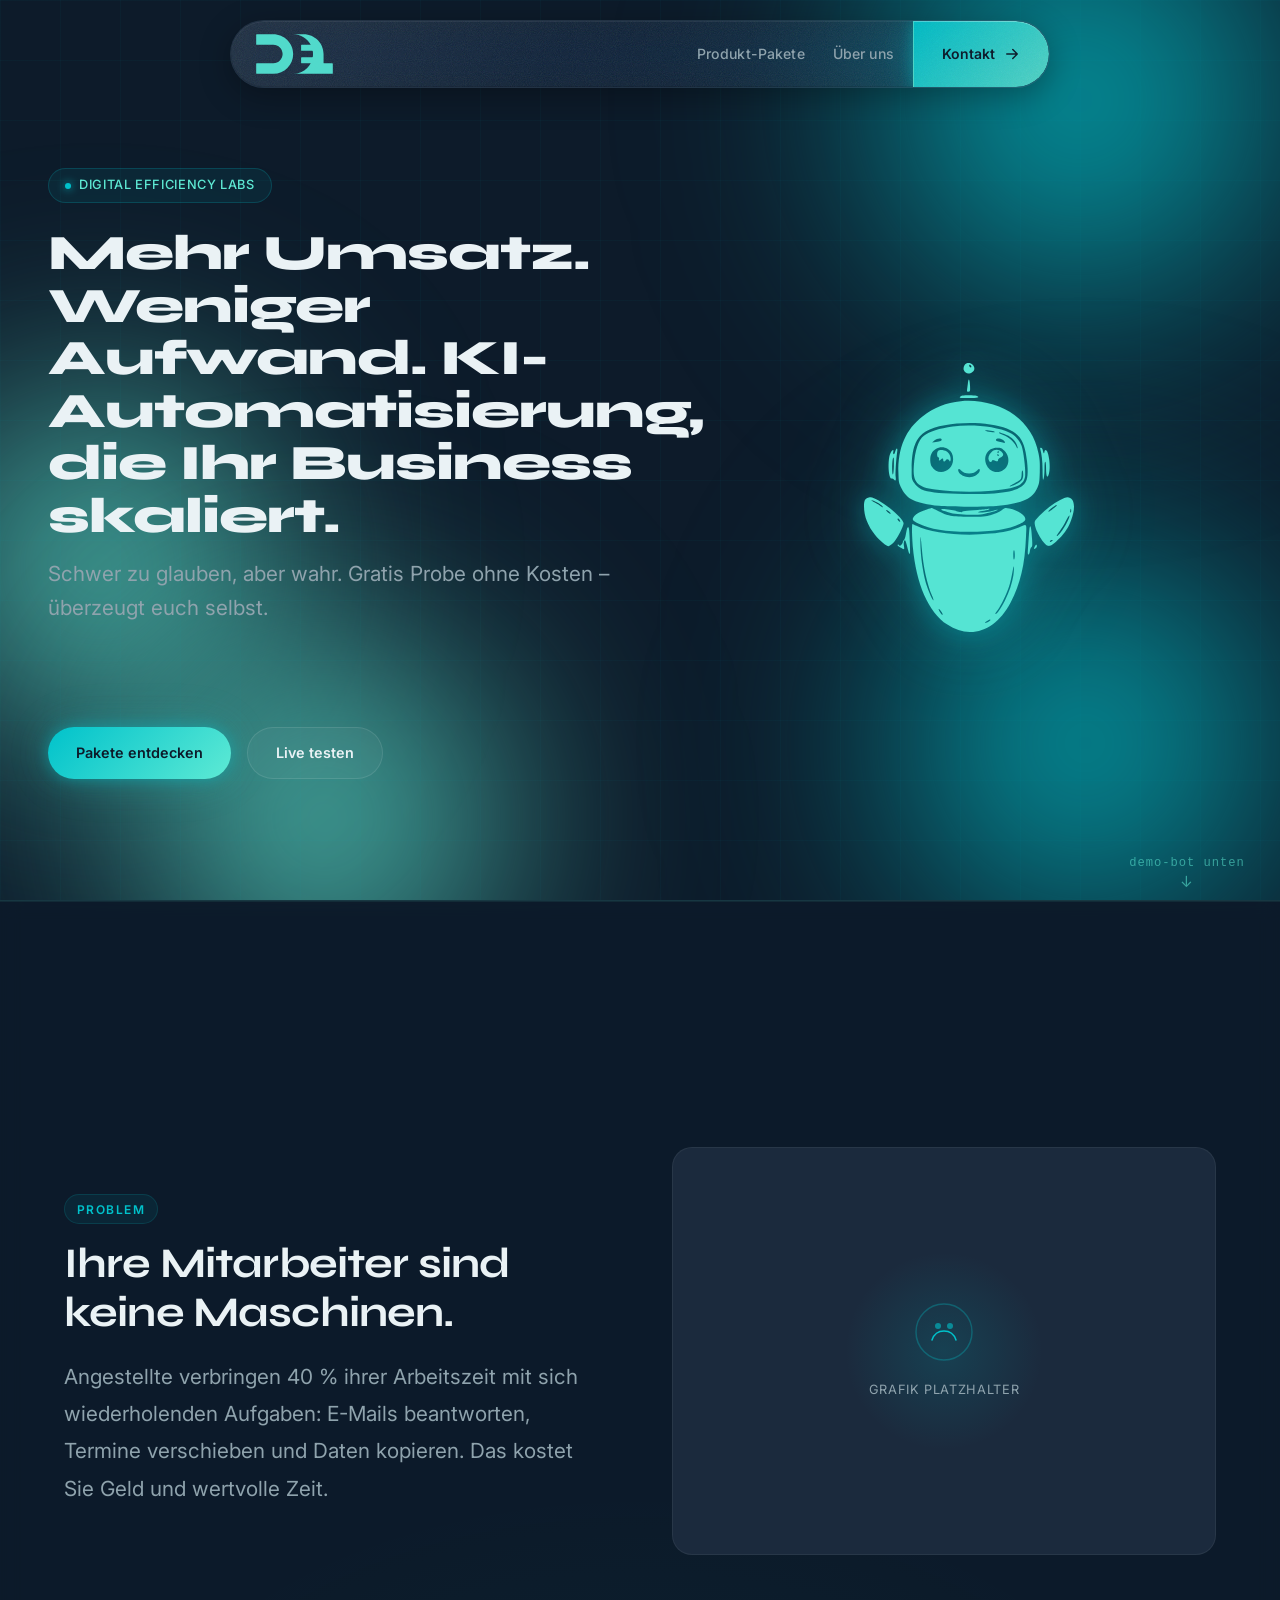
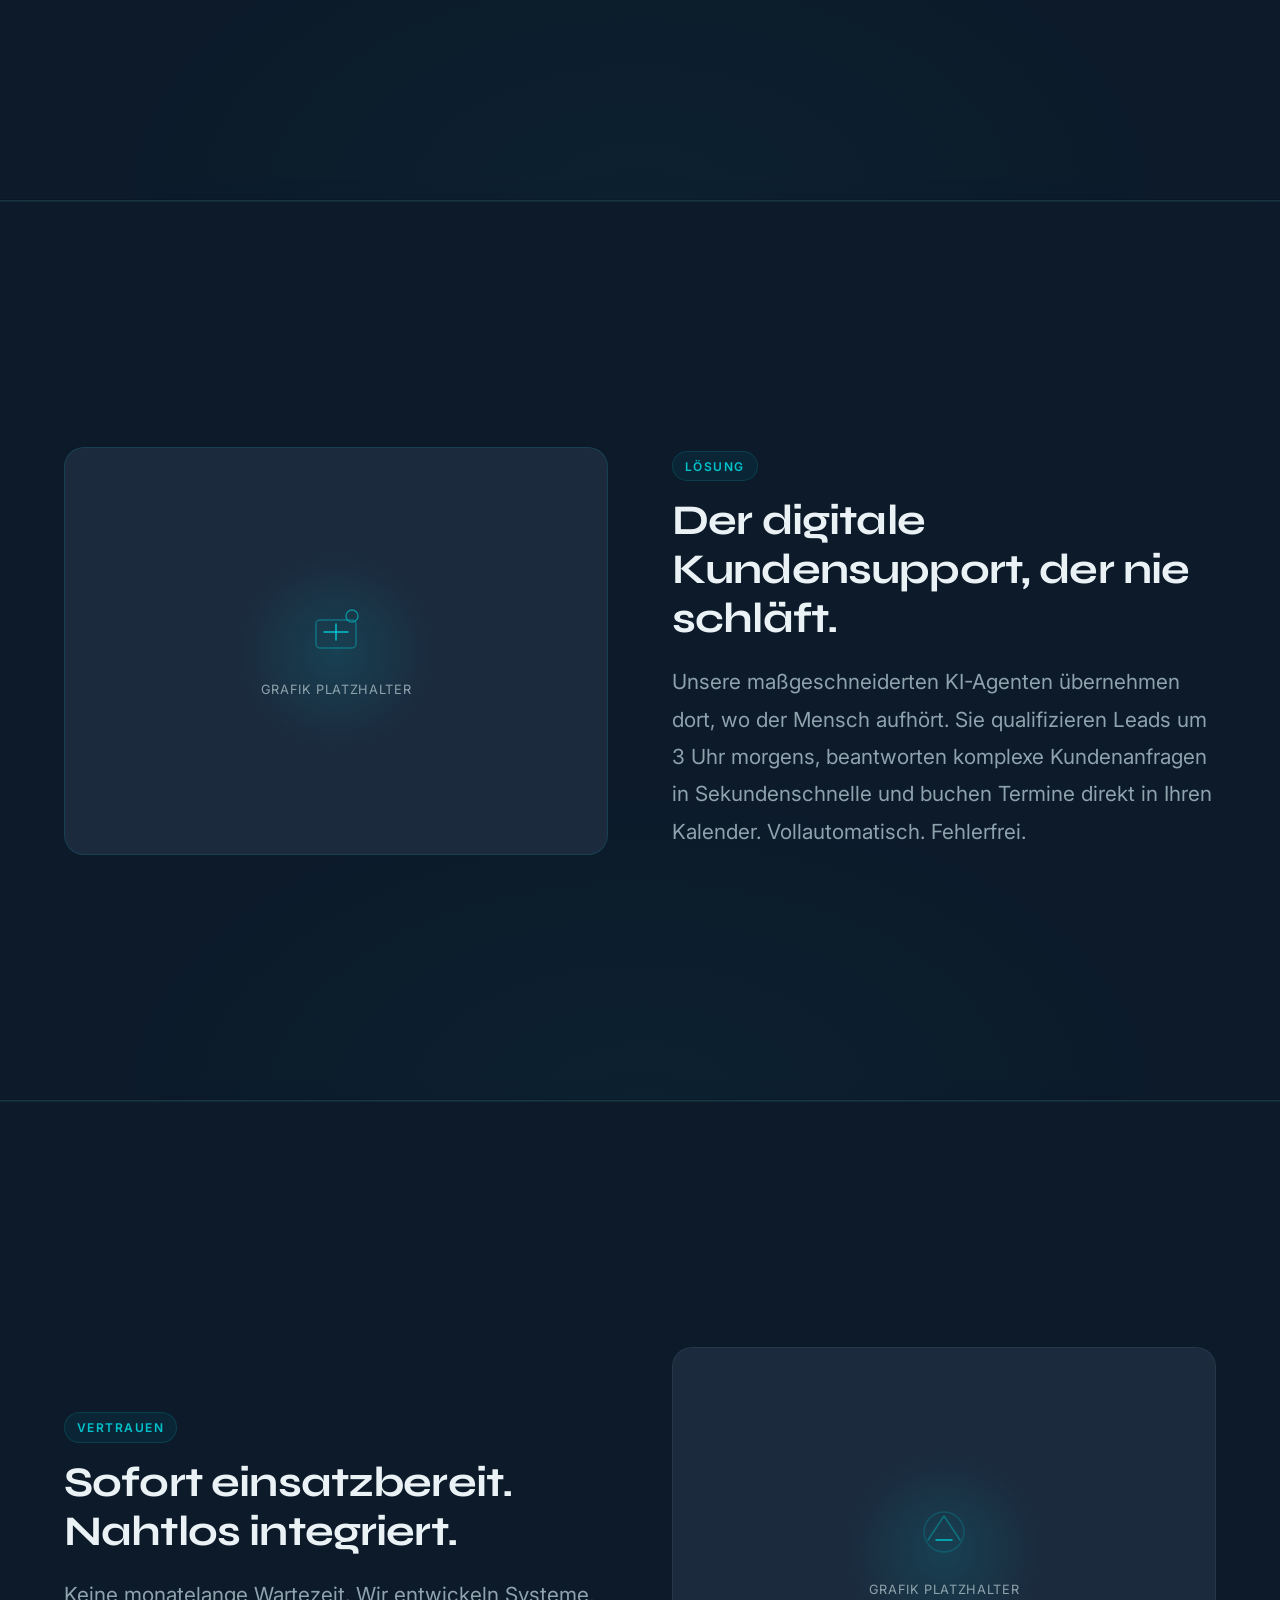
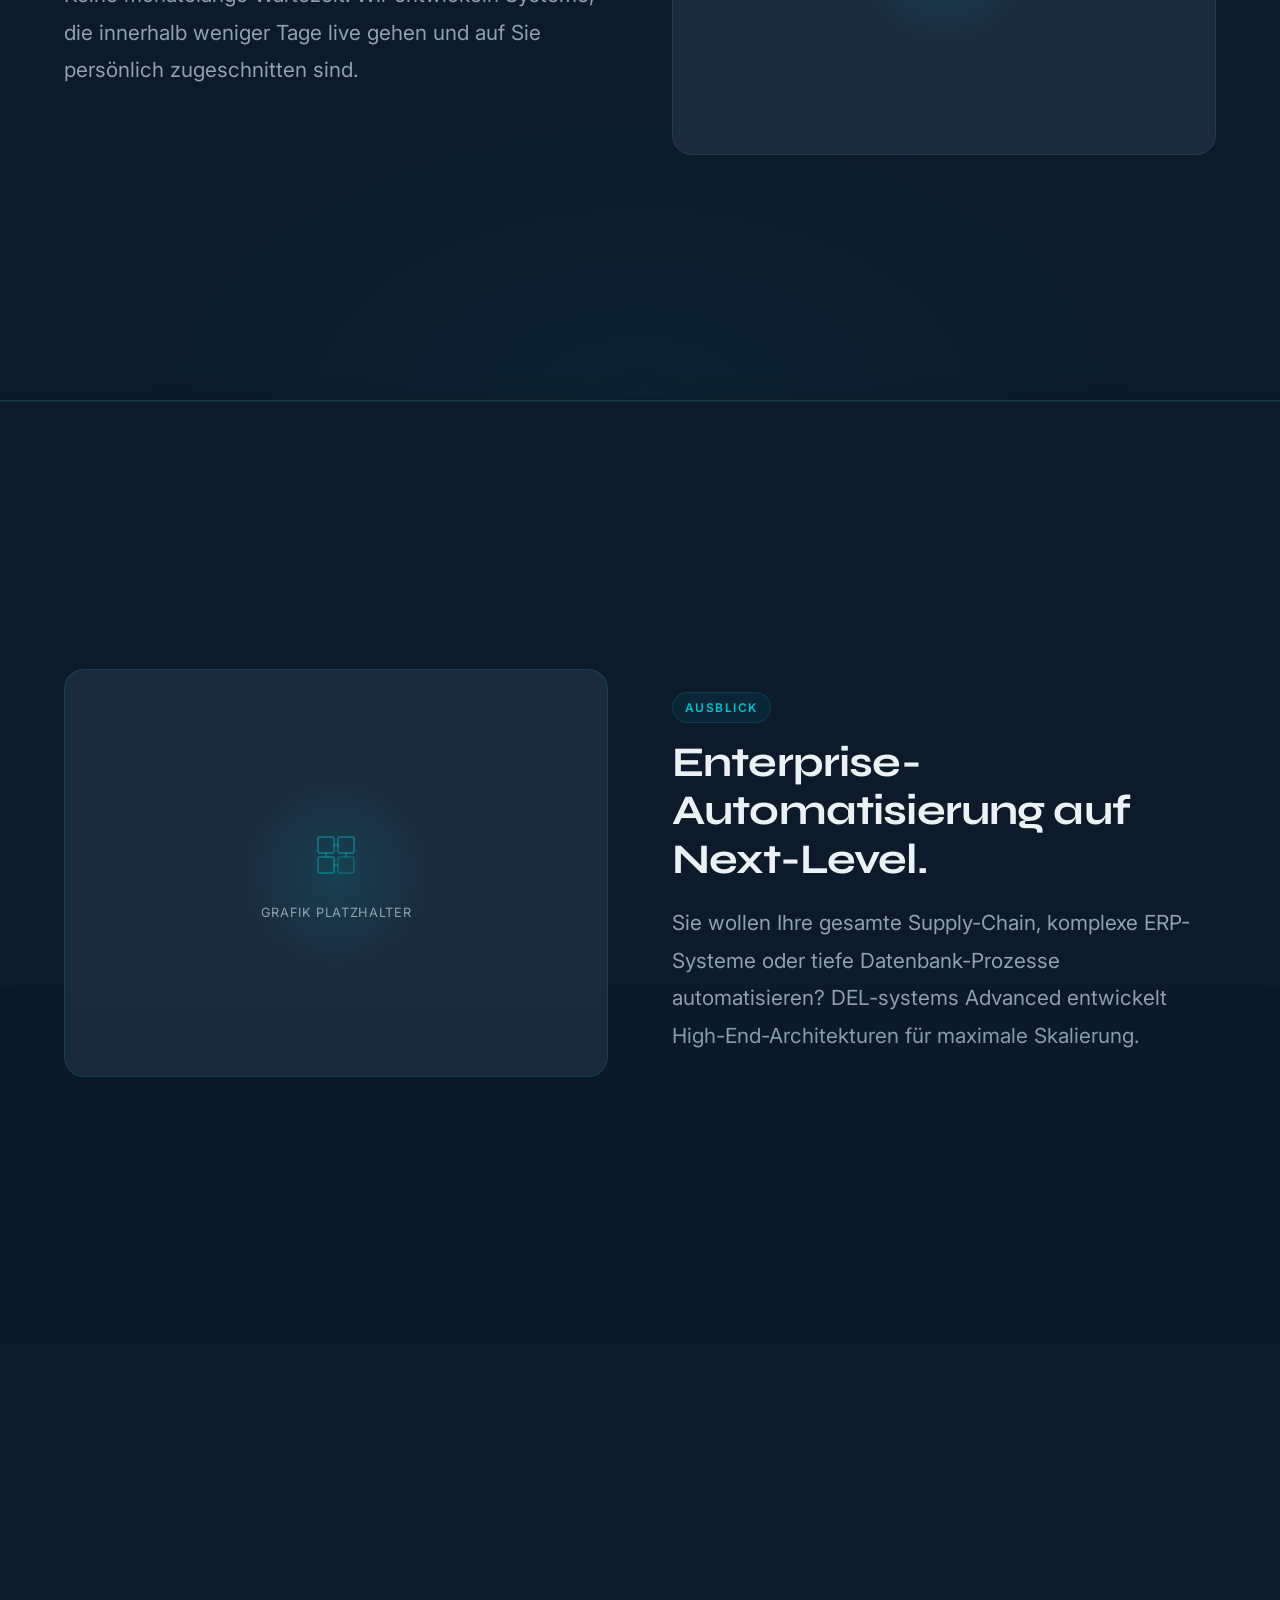
==== commit 057100bb: "Update index.html" ====
--- a/index.html
+++ b/index.html
@@ -56,13 +56,12 @@
           Digital Efficiency Labs
         </div>
         <h1 class="hero__title">
-          KI-Automatisierung,<br class="hero__title-break">
-          <span class="hero__title-accent">die Ihr Business skaliert.</span>
+          <span class="hero__title-main">Mehr Umsatz. Weniger Aufwand.</span>
+          <span class="hero__title-sub">KI-Automatisierung, die Ihr Business skaliert.</span>
         </h1>
         <p class="hero__subtitle">
-          Maßgeschneiderte KI-Agenten, die repetitive Arbeit übernehmen –<br class="u-only-mobile">
-          damit Ihr Team sich auf das Wesentliche<br class="u-only-mobile">
-          konzentrieren kann.
+          Schwer zu glauben, aber wahr. Gratis Probe ohne Kosten –
+          überzeugt euch selbst.
         </p>
       </div>
       <div class="hero__visual" aria-hidden="true">
@@ -89,9 +88,9 @@
               <span class="story__label">Problem</span>
               <h2 class="story__heading">Ihre Mitarbeiter sind keine Maschinen.</h2>
               <p class="story__body">
-                Trotzdem verbringen sie 40&nbsp;% ihrer Arbeitszeit mit sich wiederholenden Aufgaben: 
-                E-Mails beantworten, Termine hin- und herverschieben und Daten kopieren. 
-                Das kostet Sie bares Geld und wertvolle Motivation.
+                Angestellte verbringen 40&nbsp;% ihrer Arbeitszeit mit sich wiederholenden Aufgaben:
+                E-Mails beantworten, Termine verschieben und Daten kopieren. Das kostet Sie Geld
+                und wertvolle Zeit.
               </p>
             </div>
             <div class="story__graphic">
@@ -113,11 +112,12 @@
           <div class="story__inner story__inner--reverse">
             <div class="story__text">
               <span class="story__label">Lösung</span>
-              <h2 class="story__heading">Die digitale Spätschicht – die nie schläft.</h2>
+              <h2 class="story__heading">Der digitale Kundensupport, der nie schläft.</h2>
               <p class="story__body">
-                Unsere maßgeschneiderten KI-Agenten übernehmen dort, wo der Mensch aufhört. 
-                Sie qualifizieren Leads um 3&nbsp;Uhr morgens, beantworten komplexe Kundenanfragen 
-                in Sekundenschnelle und buchen Termine direkt in Ihren Kalender. Vollautomatisch. Fehlerfrei.
+                Unsere maßgeschneiderten KI-Agenten übernehmen dort, wo der Mensch aufhört. Sie
+                qualifizieren Leads um 3&nbsp;Uhr morgens, beantworten komplexe Kundenanfragen
+                in Sekundenschnelle und buchen Termine direkt in Ihren Kalender. Vollautomatisch.
+                Fehlerfrei.
               </p>
             </div>
             <div class="story__graphic">
@@ -140,9 +140,8 @@
               <span class="story__label">Vertrauen</span>
               <h2 class="story__heading">Sofort einsatzbereit. Nahtlos integriert.</h2>
               <p class="story__body">
-                Keine monatelangen IT-Projekte. Wir entwickeln KI-Lösungen, die innerhalb weniger Tage 
-                live gehen und genau die Sprache Ihrer Brand sprechen. Sie füttern die KI mit Ihrem Wissen – 
-                wir bauen das System, das Ihr Business skaliert.
+                Keine monatelange Wartezeit. Wir entwickeln Systeme, die innerhalb weniger Tage live
+                gehen und auf Sie persönlich zugeschnitten sind.
               </p>
             </div>
             <div class="story__graphic">
@@ -165,10 +164,9 @@
               <span class="story__label">Ausblick</span>
               <h2 class="story__heading">Enterprise-Automatisierung auf Next-Level.</h2>
               <p class="story__body">
-                Sie wollen Ihre gesamte Supply-Chain, komplexe ERP-Systeme oder tiefe Datenbank-Prozesse 
-                automatisieren? DEL-systems Advanced entwickelt High-End-Architekturen für maximale Skalierung. 
-                Aufgrund der hohen Nachfrage sind die Plätze für Custom-Deep-Tech-Projekte in diesem Quartal 
-                streng limitiert. Sprechen Sie uns für einen Wartelistenplatz an.
+                Sie wollen Ihre gesamte Supply-Chain, komplexe ERP-Systeme oder tiefe Datenbank-Prozesse
+                automatisieren? DEL-systems Advanced entwickelt High-End-Architekturen für maximale
+                Skalierung.
               </p>
             </div>
             <div class="story__graphic">
@@ -252,6 +250,70 @@
           </ul>
           <a href="#kontakt" class="pricing-card__btn">Jetzt anfragen</a>
         </article>
+      </div>
+
+      <div class="pricing__table-wrapper">
+        <h3 class="pricing__table-title">Was ist inklusive?</h3>
+        <table class="pricing__table" aria-label="Leistungsübersicht der Pakete">
+          <thead>
+            <tr>
+              <th scope="col">Leistung</th>
+              <th scope="col">Basis</th>
+              <th scope="col">Sales &amp; Support</th>
+              <th scope="col">Deep Automation</th>
+            </tr>
+          </thead>
+          <tbody>
+            <tr>
+              <td>Website &amp; WhatsApp Chat</td>
+              <td>✔</td>
+              <td>✔</td>
+              <td>✔</td>
+            </tr>
+            <tr>
+              <td>Schnelle Einrichtung</td>
+              <td>✔</td>
+              <td>✔</td>
+              <td>✔</td>
+            </tr>
+            <tr>
+              <td>24/7 Lead-Qualifizierung</td>
+              <td>–</td>
+              <td>✔</td>
+              <td>✔</td>
+            </tr>
+            <tr>
+              <td>Intelligente Terminbuchung</td>
+              <td>–</td>
+              <td>✔</td>
+              <td>✔</td>
+            </tr>
+            <tr>
+              <td>Multi-Channel-Support (z.&nbsp;B. Website, WhatsApp, Instagram)</td>
+              <td>–</td>
+              <td>✔</td>
+              <td>✔</td>
+            </tr>
+            <tr>
+              <td>CRM-Anbindung (z.&nbsp;B. Brevo, HubSpot)</td>
+              <td>–</td>
+              <td>✔</td>
+              <td>✔</td>
+            </tr>
+            <tr>
+              <td>Komplexe Workflows &amp; ERP-Anbindung</td>
+              <td>–</td>
+              <td>–</td>
+              <td>✔</td>
+            </tr>
+            <tr>
+              <td>Datenbank-Integrationen &amp; monatliche Optimierung</td>
+              <td>–</td>
+              <td>–</td>
+              <td>✔</td>
+            </tr>
+          </tbody>
+        </table>
       </div>
     </section>
 
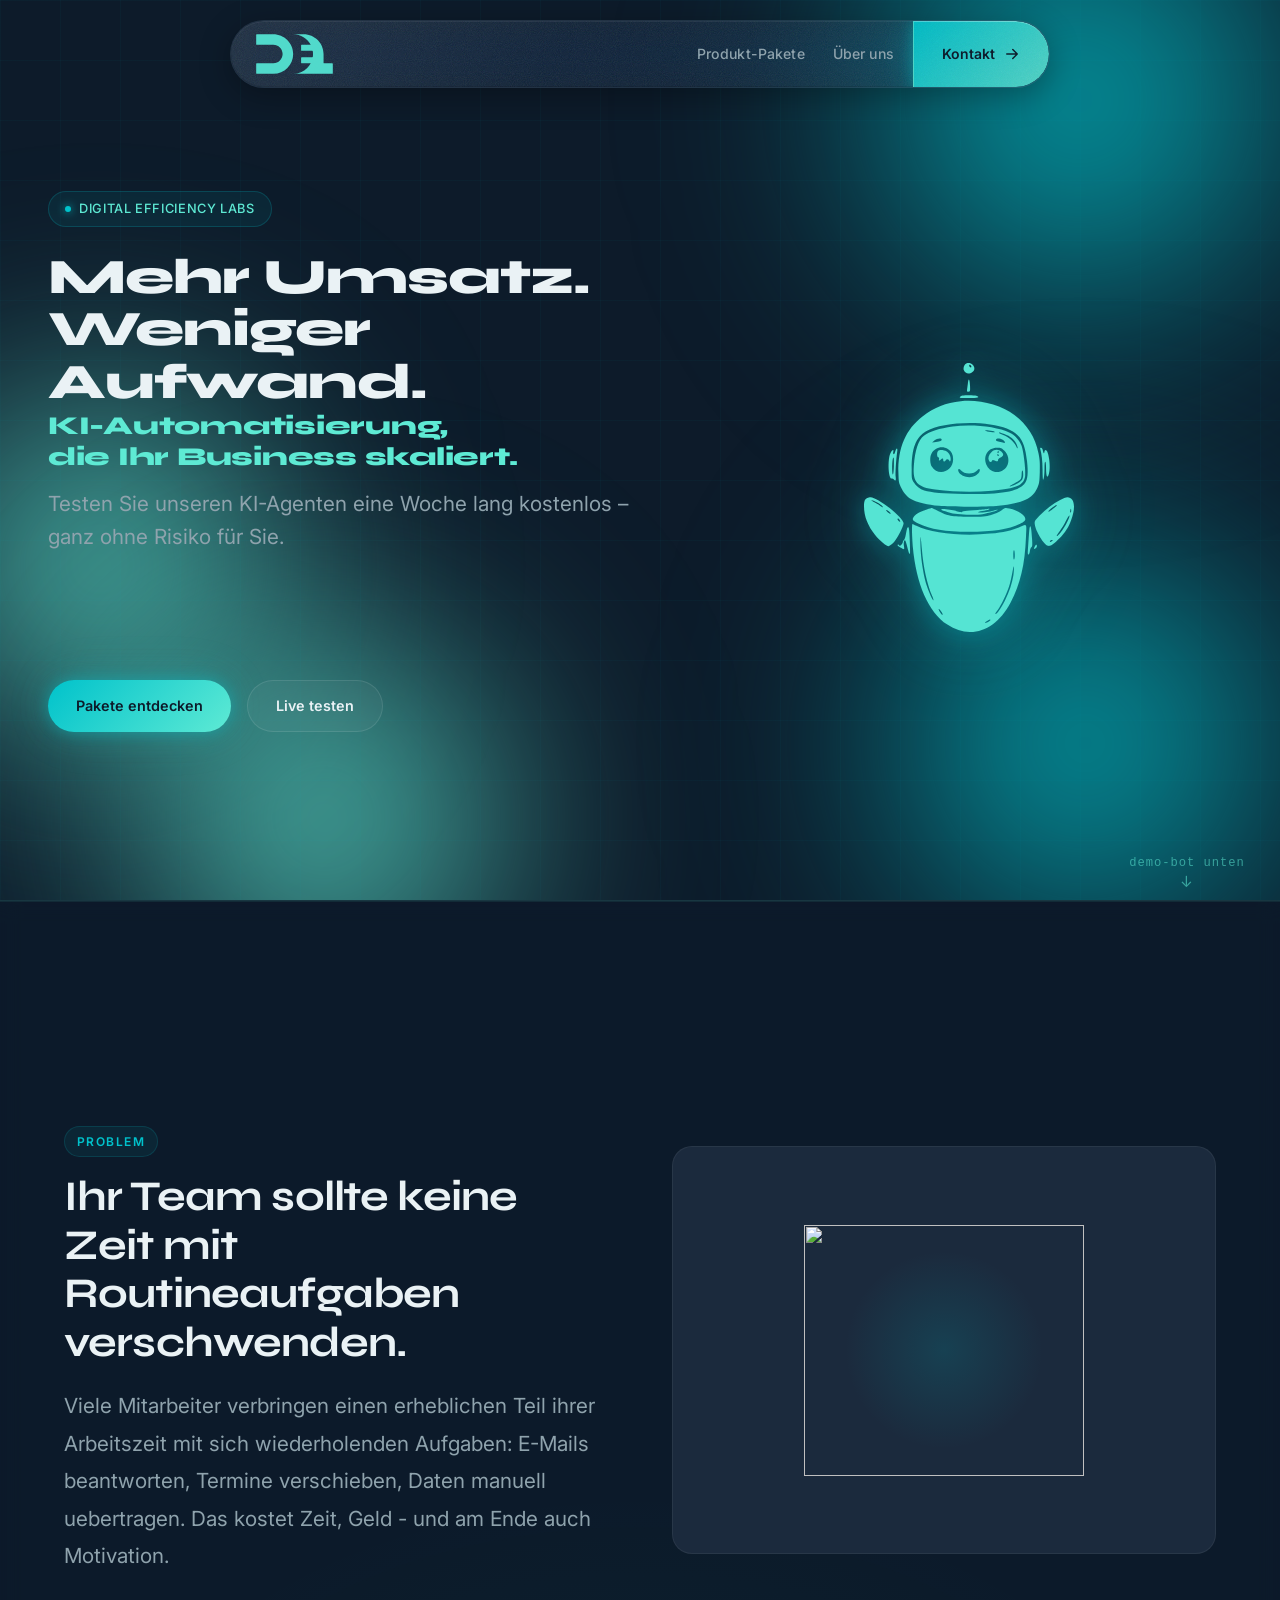
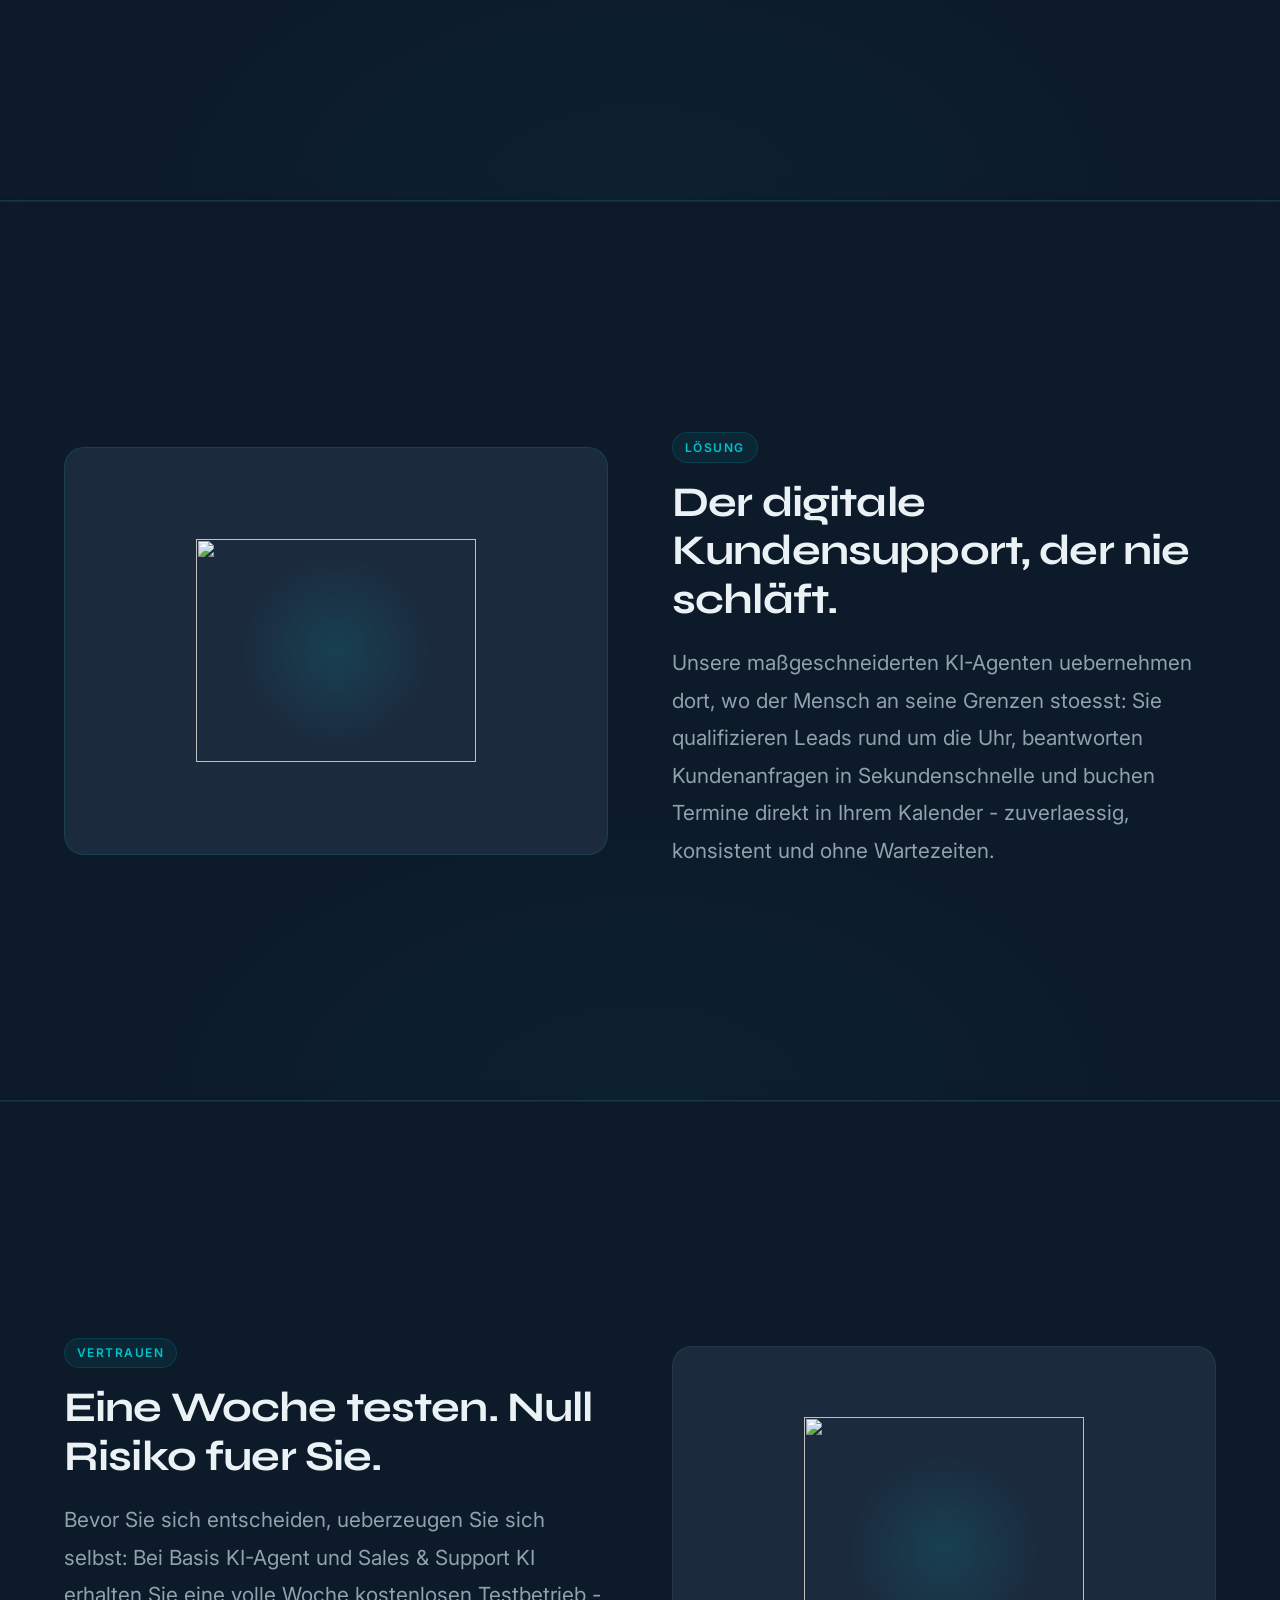
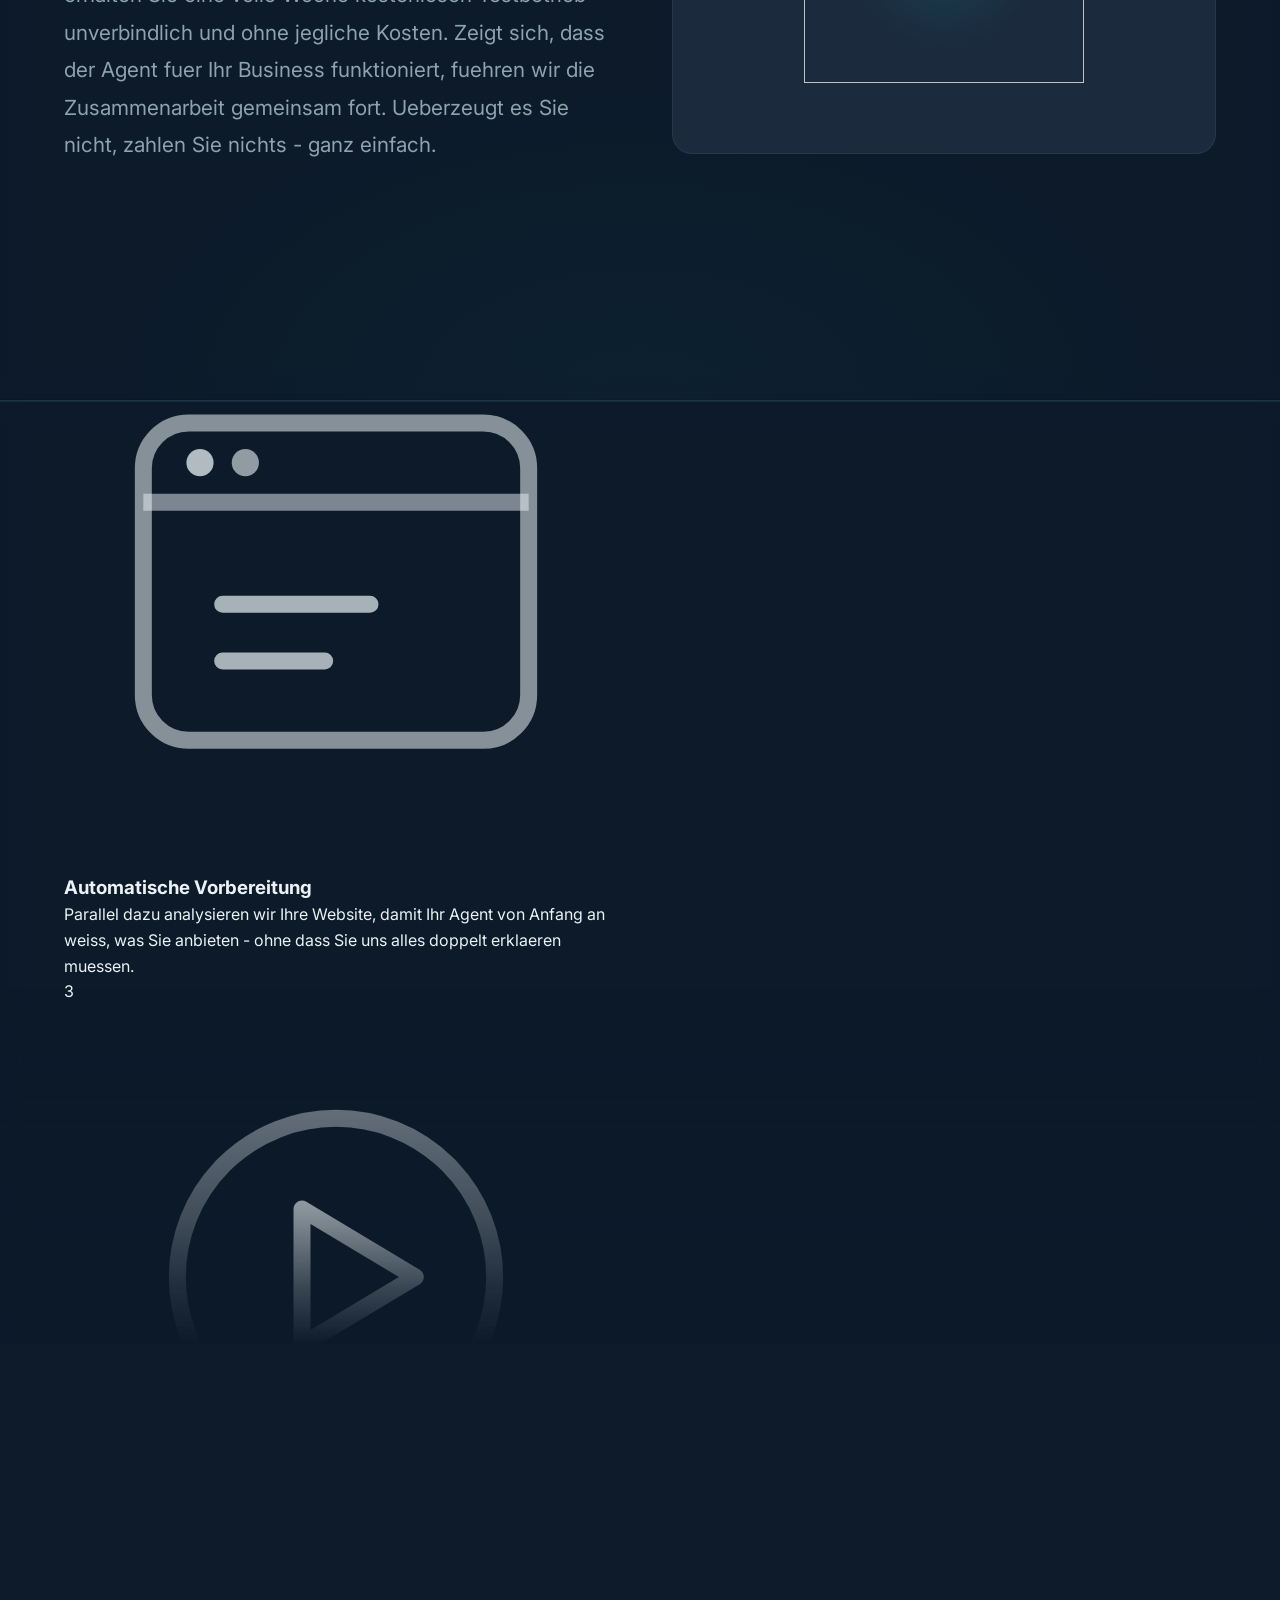
==== commit bbc39714: "Update index.html" ====
--- a/index.html
+++ b/index.html
@@ -60,8 +60,7 @@
           <span class="hero__title-sub">KI-Automatisierung, die Ihr Business skaliert.</span>
         </h1>
         <p class="hero__subtitle">
-          Schwer zu glauben, aber wahr. Gratis Probe ohne Kosten –
-          überzeugt euch selbst.
+          Testen Sie unseren KI-Agenten eine Woche lang kostenlos – ganz ohne Risiko für Sie.
         </p>
       </div>
       <div class="hero__visual" aria-hidden="true">
@@ -86,23 +85,17 @@
           <div class="story__inner">
             <div class="story__text">
               <span class="story__label">Problem</span>
-              <h2 class="story__heading">Ihre Mitarbeiter sind keine Maschinen.</h2>
+              <h2 class="story__heading">Ihr Team sollte keine Zeit mit Routineaufgaben verschwenden.</h2>
               <p class="story__body">
-                Angestellte verbringen 40&nbsp;% ihrer Arbeitszeit mit sich wiederholenden Aufgaben:
-                E-Mails beantworten, Termine verschieben und Daten kopieren. Das kostet Sie Geld
-                und wertvolle Zeit.
+                Viele Mitarbeiter verbringen einen erheblichen Teil ihrer Arbeitszeit mit sich
+                wiederholenden Aufgaben: E-Mails beantworten, Termine verschieben, Daten manuell
+                uebertragen. Das kostet Zeit, Geld - und am Ende auch Motivation.
               </p>
             </div>
             <div class="story__graphic">
               <div class="graphic-placeholder">
                 <div class="graphic-placeholder__glow"></div>
-                <svg class="graphic-placeholder__icon" viewBox="0 0 64 64" fill="none" aria-hidden="true">
-                  <circle cx="32" cy="32" r="28" stroke="currentColor" stroke-width="1.5" opacity="0.3"/>
-                  <path d="M20 40C24 28 40 28 44 40" stroke="currentColor" stroke-width="1.5" stroke-linecap="round"/>
-                  <circle cx="26" cy="26" r="3" fill="currentColor" opacity="0.6"/>
-                  <circle cx="38" cy="26" r="3" fill="currentColor" opacity="0.6"/>
-                </svg>
-                <span class="graphic-placeholder__label">Grafik Platzhalter</span>
+                <img src="assets/loop.svg" alt="" class="graphic-placeholder__illustration" width="280" height="251" loading="lazy" decoding="async">
               </div>
             </div>
           </div>
@@ -114,21 +107,16 @@
               <span class="story__label">Lösung</span>
               <h2 class="story__heading">Der digitale Kundensupport, der nie schläft.</h2>
               <p class="story__body">
-                Unsere maßgeschneiderten KI-Agenten übernehmen dort, wo der Mensch aufhört. Sie
-                qualifizieren Leads um 3&nbsp;Uhr morgens, beantworten komplexe Kundenanfragen
-                in Sekundenschnelle und buchen Termine direkt in Ihren Kalender. Vollautomatisch.
-                Fehlerfrei.
+                Unsere maßgeschneiderten KI-Agenten uebernehmen dort, wo der Mensch an seine
+                Grenzen stoesst: Sie qualifizieren Leads rund um die Uhr, beantworten
+                Kundenanfragen in Sekundenschnelle und buchen Termine direkt in Ihrem Kalender -
+                zuverlaessig, konsistent und ohne Wartezeiten.
               </p>
             </div>
             <div class="story__graphic">
               <div class="graphic-placeholder graphic-placeholder--cyan">
                 <div class="graphic-placeholder__glow"></div>
-                <svg class="graphic-placeholder__icon" viewBox="0 0 64 64" fill="none" aria-hidden="true">
-                  <rect x="12" y="20" width="40" height="28" rx="4" stroke="currentColor" stroke-width="1.5" opacity="0.4"/>
-                  <path d="M20 32H44M32 24V40" stroke="currentColor" stroke-width="1.5" stroke-linecap="round"/>
-                  <circle cx="48" cy="16" r="6" stroke="currentColor" stroke-width="1.5" opacity="0.6"/>
-                </svg>
-                <span class="graphic-placeholder__label">Grafik Platzhalter</span>
+                <img src="assets/working-robot.svg" alt="" class="graphic-placeholder__illustration" width="280" height="223" loading="lazy" decoding="async">
               </div>
             </div>
           </div>
@@ -138,48 +126,71 @@
           <div class="story__inner">
             <div class="story__text">
               <span class="story__label">Vertrauen</span>
-              <h2 class="story__heading">Sofort einsatzbereit. Nahtlos integriert.</h2>
+              <h2 class="story__heading">Eine Woche testen. Null Risiko fuer Sie.</h2>
               <p class="story__body">
-                Keine monatelange Wartezeit. Wir entwickeln Systeme, die innerhalb weniger Tage live
-                gehen und auf Sie persönlich zugeschnitten sind.
+                Bevor Sie sich entscheiden, ueberzeugen Sie sich selbst: Bei Basis KI-Agent und
+                Sales &amp; Support KI erhalten Sie eine volle Woche kostenlosen Testbetrieb -
+                unverbindlich und ohne jegliche Kosten. Zeigt sich, dass der Agent fuer Ihr
+                Business funktioniert, fuehren wir die Zusammenarbeit gemeinsam fort. Ueberzeugt
+                es Sie nicht, zahlen Sie nichts - ganz einfach.
               </p>
             </div>
             <div class="story__graphic">
               <div class="graphic-placeholder">
                 <div class="graphic-placeholder__glow"></div>
-                <svg class="graphic-placeholder__icon" viewBox="0 0 64 64" fill="none" aria-hidden="true">
-                  <path d="M16 40L32 16L48 40" stroke="currentColor" stroke-width="1.5" stroke-linecap="round" stroke-linejoin="round" opacity="0.4"/>
-                  <path d="M24 40H40" stroke="currentColor" stroke-width="1.5" stroke-linecap="round"/>
-                  <circle cx="32" cy="32" r="20" stroke="currentColor" stroke-width="1.5" opacity="0.2"/>
-                </svg>
-                <span class="graphic-placeholder__label">Grafik Platzhalter</span>
+                <img src="assets/gift-robot.svg" alt="" class="graphic-placeholder__illustration" width="280" height="266" loading="lazy" decoding="async">
               </div>
             </div>
           </div>
         </section>
 
         <section class="story__section story__section--4" data-section="4">
-          <div class="story__inner story__inner--reverse">
+          <div class="story__inner story__inner--flow">
             <div class="story__text">
-              <span class="story__label">Ausblick</span>
-              <h2 class="story__heading">Enterprise-Automatisierung auf Next-Level.</h2>
-              <p class="story__body">
-                Sie wollen Ihre gesamte Supply-Chain, komplexe ERP-Systeme oder tiefe Datenbank-Prozesse
-                automatisieren? DEL-systems Advanced entwickelt High-End-Architekturen für maximale
-                Skalierung.
-              </p>
-            </div>
-            <div class="story__graphic">
-              <div class="graphic-placeholder graphic-placeholder--cyan">
-                <div class="graphic-placeholder__glow"></div>
-                <svg class="graphic-placeholder__icon" viewBox="0 0 64 64" fill="none" aria-hidden="true">
-                  <rect x="14" y="14" width="16" height="16" rx="2" stroke="currentColor" stroke-width="1.5" opacity="0.5"/>
-                  <rect x="34" y="14" width="16" height="16" rx="2" stroke="currentColor" stroke-width="1.5" opacity="0.5"/>
-                  <rect x="14" y="34" width="16" height="16" rx="2" stroke="currentColor" stroke-width="1.5" opacity="0.5"/>
-                  <rect x="34" y="34" width="16" height="16" rx="2" stroke="currentColor" stroke-width="1.5" opacity="0.3"/>
-                  <path d="M30 22H34M30 42H34M22 30V34M42 30V34" stroke="currentColor" stroke-width="1.5" stroke-linecap="round" opacity="0.4"/>
-                </svg>
-                <span class="graphic-placeholder__label">Grafik Platzhalter</span>
+              <span class="story__label">ABLAUF</span>
+              <h2 class="story__heading">Von Ihrer Website direkt zu Ihrem persoenlichen KI-Agenten.</h2>
+              <div class="story__flow" aria-label="Ablauf in vier Schritten">
+                <div class="story__flow-step">
+                  <div class="story__flow-badge">
+                    <span class="story__flow-number">1</span>
+                    <img src="assets/chatting.svg" alt="" class="story__flow-icon" width="40" height="40" loading="lazy" decoding="async">
+                  </div>
+                  <h3 class="story__flow-title">Kurzes Kennenlernen</h3>
+                  <p class="story__flow-text">In einem kurzen Gespraech (z. B. per Zoom) besprechen wir gemeinsam, was Ihr KI-Agent koennen soll und wie er zu Ihrem Business passt.</p>
+                </div>
+                <div class="story__flow-step">
+                  <div class="story__flow-badge">
+                    <span class="story__flow-number">2</span>
+                    <svg class="story__flow-icon" viewBox="0 0 48 48" fill="none" aria-hidden="true">
+                      <rect x="7" y="9" width="34" height="28" rx="4" stroke="currentColor" stroke-width="1.5" opacity="0.55"/>
+                      <path d="M7 16H41" stroke="currentColor" stroke-width="1.5" opacity="0.5"/>
+                      <circle cx="12" cy="12.5" r="1.2" fill="currentColor" opacity="0.75"/>
+                      <circle cx="16" cy="12.5" r="1.2" fill="currentColor" opacity="0.6"/>
+                      <path d="M14 25H27M14 30H23" stroke="currentColor" stroke-width="1.5" stroke-linecap="round" opacity="0.7"/>
+                    </svg>
+                  </div>
+                  <h3 class="story__flow-title">Automatische Vorbereitung</h3>
+                  <p class="story__flow-text">Parallel dazu analysieren wir Ihre Website, damit Ihr Agent von Anfang an weiss, was Sie anbieten - ohne dass Sie uns alles doppelt erklaeren muessen.</p>
+                </div>
+                <div class="story__flow-step">
+                  <div class="story__flow-badge">
+                    <span class="story__flow-number">3</span>
+                    <svg class="story__flow-icon" viewBox="0 0 48 48" fill="none" aria-hidden="true">
+                      <circle cx="24" cy="24" r="14" stroke="currentColor" stroke-width="1.5" opacity="0.45"/>
+                      <path d="M21 18L31 24L21 30V18Z" stroke="currentColor" stroke-width="1.5" stroke-linejoin="round"/>
+                    </svg>
+                  </div>
+                  <h3 class="story__flow-title">Eine Woche live, kostenlos</h3>
+                  <p class="story__flow-text">Ihr KI-Agent geht fuer eine Woche in den Testbetrieb. Sie erleben live, wie er arbeitet - ganz ohne Risiko.</p>
+                </div>
+                <div class="story__flow-step">
+                  <div class="story__flow-badge">
+                    <span class="story__flow-number">4</span>
+                    <img src="assets/hand-shake.svg" alt="" class="story__flow-icon" width="40" height="40" loading="lazy" decoding="async">
+                  </div>
+                  <h3 class="story__flow-title">Gemeinsam weiterwachsen</h3>
+                  <p class="story__flow-text">Zeigt sich, dass sich die Investition fuer Sie rechnet, starten wir gemeinsam in die regulaere Zusammenarbeit - zu fairen, transparenten Konditionen.</p>
+                </div>
               </div>
             </div>
           </div>
@@ -193,7 +204,7 @@
       <div class="pricing__header">
         <span class="section-label">Produkt-Pakete</span>
         <h2 class="section-title">Wählen Sie Ihren KI-Agenten</h2>
-        <p class="section-subtitle">Transparente Preise. Keine versteckten Kosten. Sofort startklar.</p>
+        <p class="section-subtitle">Transparente Preise. Keine versteckten Kosten. Eine Woche kostenlos testen.</p>
       </div>
 
       <div class="pricing__grid">
@@ -203,6 +214,7 @@
           </div>
           <h3 class="pricing-card__name">Basis KI-Agent</h3>
           <div class="pricing-card__price">
+            <span class="pricing-card__trial">1 Woche kostenlos testen. Danach:</span>
             <span class="pricing-card__setup">499€ Setup</span>
             <span class="pricing-card__monthly">+ 39€ / Monat</span>
           </div>
@@ -211,7 +223,7 @@
             <li>FAQ-Beantwortung</li>
             <li>Basis-Integrationen</li>
           </ul>
-          <a href="#kontakt" class="pricing-card__btn">Jetzt anfragen</a>
+          <a href="#kontakt" class="pricing-card__btn">Kostenlos testen</a>
         </article>
 
         <article class="pricing-card pricing-card--featured">
@@ -221,6 +233,7 @@
           </div>
           <h3 class="pricing-card__name">Sales &amp; Support KI</h3>
           <div class="pricing-card__price">
+            <span class="pricing-card__trial">1 Woche kostenlos testen. Danach:</span>
             <span class="pricing-card__setup">995€ Setup</span>
             <span class="pricing-card__monthly">+ 79€ / Monat</span>
           </div>
@@ -230,7 +243,7 @@
             <li>CRM-Integration</li>
             <li>Multi-Channel-Support</li>
           </ul>
-          <a href="#kontakt" class="pricing-card__btn pricing-card__btn--featured">Jetzt anfragen</a>
+          <a href="#kontakt" class="pricing-card__btn pricing-card__btn--featured">Kostenlos testen</a>
         </article>
 
         <article class="pricing-card">
@@ -248,7 +261,7 @@
             <li>Datenbank-Automatisierung</li>
             <li>Dedizierter Support</li>
           </ul>
-          <a href="#kontakt" class="pricing-card__btn">Jetzt anfragen</a>
+          <a href="#kontakt" class="pricing-card__btn">Beratungsgespraech vereinbaren</a>
         </article>
       </div>
 
@@ -265,6 +278,12 @@
           </thead>
           <tbody>
             <tr>
+              <td>Kostenlose Testwoche</td>
+              <td>✔</td>
+              <td>✔</td>
+              <td>–</td>
+            </tr>
+            <tr>
               <td>Website &amp; WhatsApp Chat</td>
               <td>✔</td>
               <td>✔</td>
@@ -320,7 +339,7 @@
     <!-- Footer / Lead Bot -->
     <section class="lead" id="kontakt">
       <div class="lead__content">
-        <h2 class="lead__title">Genug gelesen. Testen Sie uns live.</h2>
+        <h2 class="lead__title">Genug gelesen – testen Sie uns live.</h2>
         <p class="lead__subtitle">Stellen Sie unserer KI Ihre Fragen – direkt hier auf der Seite.</p>
         <div class="lead__bot-container">
           <div class="lead__bot-glow" aria-hidden="true"></div>
--- a/css/styles.css
+++ b/css/styles.css
@@ -452,6 +452,7 @@
     clamp(1rem, 5vw, 3rem)
     clamp(1rem, 2.8vh, 1.8rem);
   box-sizing: border-box;
+  overflow: hidden;
 }
 
 .hero__content {
@@ -510,6 +511,19 @@
   word-break: normal;
   hyphens: auto;
   text-wrap: balance;
+}
+
+.hero__title-main {
+  display: block;
+}
+
+.hero__title-sub {
+  display: block;
+  margin-top: 0.2rem;
+  font-size: clamp(0.52em, 0.92vw, 0.62em);
+  line-height: 1.18;
+  letter-spacing: -0.01em;
+  color: var(--accent-light);
 }
 
 .hero__title-break {
@@ -680,7 +694,7 @@
   display: flex;
   align-items: center;
   padding: 2rem 5vw;
-  background: rgba(13, 27, 42, 0.5);
+  background: rgba(13, 27, 42, var(--story-panel-alpha, 0.62));
   backdrop-filter: blur(10px);
   -webkit-backdrop-filter: blur(10px);
   border-top: 1px solid rgba(94, 234, 212, 0.14);
@@ -688,6 +702,7 @@
     inset 0 1px 0 rgba(94, 234, 212, 0.08),
     inset 0 -1px 0 rgba(0, 0, 0, 0.12);
   overflow: hidden;
+  transition: background-color 0.28s ease;
 }
 
 .story__section::before {
@@ -879,6 +894,67 @@
   overflow: visible;
 }
 
+.pricing__table-wrapper {
+  margin: 3rem auto 0;
+  max-width: 1100px;
+}
+
+.pricing__table-title {
+  font-family: var(--font-display);
+  font-size: 1.1rem;
+  font-weight: 600;
+  letter-spacing: 0.08em;
+  text-transform: uppercase;
+  color: var(--accent-light);
+  margin-bottom: 1rem;
+}
+
+.pricing__table {
+  width: 100%;
+  border-collapse: collapse;
+  table-layout: fixed;
+  font-size: 0.9rem;
+  background: rgba(13, 27, 42, 0.8);
+  border-radius: 0.9rem;
+  overflow: hidden;
+  border: 1px solid rgba(94, 234, 212, 0.2);
+}
+
+.pricing__table th,
+.pricing__table td {
+  padding: 0.7rem 0.75rem;
+  text-align: left;
+}
+
+.pricing__table thead {
+  background: rgba(0, 194, 203, 0.1);
+}
+
+.pricing__table th:first-child {
+  width: 40%;
+}
+
+.pricing__table th:nth-child(2),
+.pricing__table th:nth-child(3),
+.pricing__table th:nth-child(4),
+.pricing__table td:nth-child(2),
+.pricing__table td:nth-child(3),
+.pricing__table td:nth-child(4) {
+  width: 20%;
+}
+
+.pricing__table tbody tr:nth-child(even) {
+  background: rgba(13, 27, 42, 0.9);
+}
+
+.pricing__table tbody tr:nth-child(odd) {
+  background: rgba(13, 27, 42, 0.8);
+}
+
+.pricing__table td:nth-child(n + 2) {
+  text-align: center;
+}
+
 .pricing-card {
   position: relative;
   display: flex;
@@ -1314,6 +1390,7 @@
     margin-left: auto;
     margin-right: auto;
     font-size: clamp(0.92rem, 2.6vw + 0.35rem, 1.15rem);
+    color: rgba(234, 242, 245, 0.88);
     max-width: 100%;
     width: 100%;
   }
@@ -1323,6 +1400,7 @@
     max-width: 24rem;
     margin-inline: auto;
     width: 100%;
+    align-self: center;
   }
 
   .hero__scroll-cue {
@@ -1406,11 +1484,19 @@
     line-height: 1.18;
     max-width: 100%;
     width: 100%;
+    hyphens: none;
+    text-wrap: pretty;
+  }
+
+  .hero__title-break {
+    display: none;
   }
 
   .hero__subtitle {
     font-size: clamp(1.08rem, 3.6vw + 0.25rem, 1.28rem);
     line-height: 1.75;
+    color: rgba(234, 242, 245, 0.9);
+    text-shadow: 0 1px 1px rgba(0, 0, 0, 0.22);
     padding-inline: 0;
     max-width: 100%;
     width: 100%;
@@ -1552,6 +1638,35 @@
     margin-bottom: 2.5rem;
   }
 
+  .pricing__table-wrapper {
+    margin-top: 2.2rem;
+  }
+
+  .pricing__table {
+    font-size: 0.78rem;
+  }
+
+  .pricing__table th,
+  .pricing__table td {
+    padding: 0.56rem 0.38rem;
+  }
+
+  .pricing__table th {
+    text-align: center;
+  }
+
+  .pricing__table th:first-child,
+  .pricing__table td:first-child {
+    text-align: left;
+    width: 40%;
+  }
+
+  .pricing__table td:nth-child(2),
+  .pricing__table td:nth-child(3),
+  .pricing__table td:nth-child(4) {
+    text-align: center;
+  }
+
   .pricing-card__name {
     font-size: clamp(1.1rem, 3vw + 0.3rem, 1.25rem);
   }
@@ -1599,7 +1714,8 @@
 
   .hero__subtitle {
     margin-bottom: 0.65rem;
-    line-height: 1.65;
+    line-height: 1.7;
+    color: rgba(234, 242, 245, 0.92);
     max-width: 100%;
   }
 
@@ -1788,6 +1904,66 @@
   }
 }
 
+/* Keep CTAs visible on shorter desktop screens */
+@media (min-width: 901px) and (max-height: 820px) {
+  .hero {
+    gap: clamp(0.8rem, 2.2vw, 1.7rem);
+    padding:
+      calc(var(--navbar-expanded-height) + var(--navbar-margin) * 2 + 0.45rem)
+      clamp(1rem, 4vw, 2.2rem)
+      0.8rem;
+  }
+
+  .hero__title {
+    font-size: clamp(1.9rem, 2.6vw + 0.3rem, 3rem);
+    margin-bottom: 0.55rem;
+    line-height: 1.04;
+  }
+
+  .hero__subtitle {
+    font-size: clamp(0.95rem, 0.9vw + 0.35rem, 1.08rem);
+    margin-bottom: 0.55rem;
+    line-height: 1.5;
+  }
+
+  .hero__visual {
+    height: clamp(150px, 24vh, 235px);
+  }
+
+  .hero__robot {
+    width: clamp(130px, 12vw, 170px);
+  }
+
+  .hero__actions {
+    align-self: start;
+    margin-top: 0;
+  }
+
+  .btn {
+    padding: 0.64rem 1.15rem;
+    font-size: 0.84rem;
+  }
+}
+
+@media (min-width: 901px) and (max-height: 720px) {
+  .hero {
+    padding-bottom: 0.55rem;
+    gap: clamp(0.6rem, 1.7vw, 1.2rem);
+  }
+
+  .hero__title {
+    font-size: clamp(1.72rem, 2.2vw + 0.28rem, 2.55rem);
+  }
+
+  .hero__visual {
+    height: clamp(132px, 21vh, 195px);
+  }
+
+  .hero__robot {
+    width: clamp(118px, 10.5vw, 150px);
+  }
+}
+
 /* Reduced motion */
 @media (prefers-reduced-motion: reduce) {
   *, *::before, *::after {
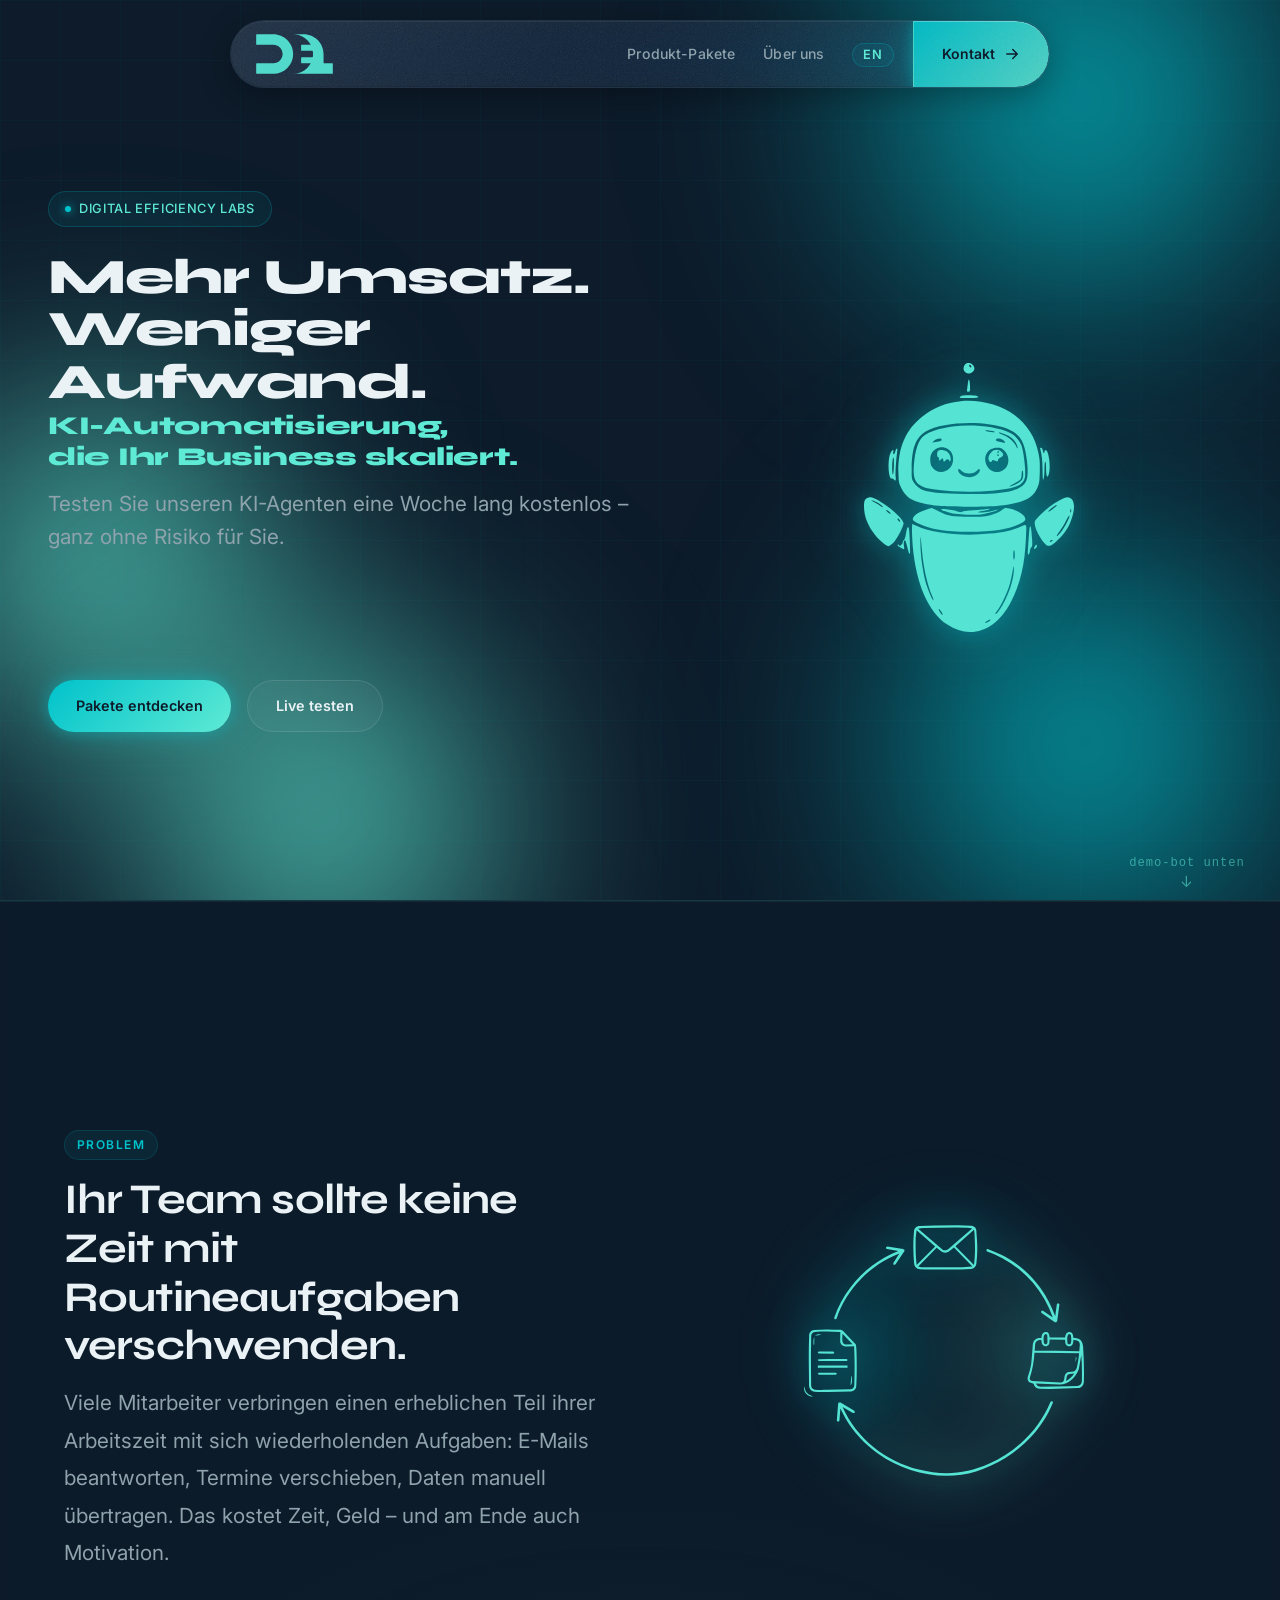
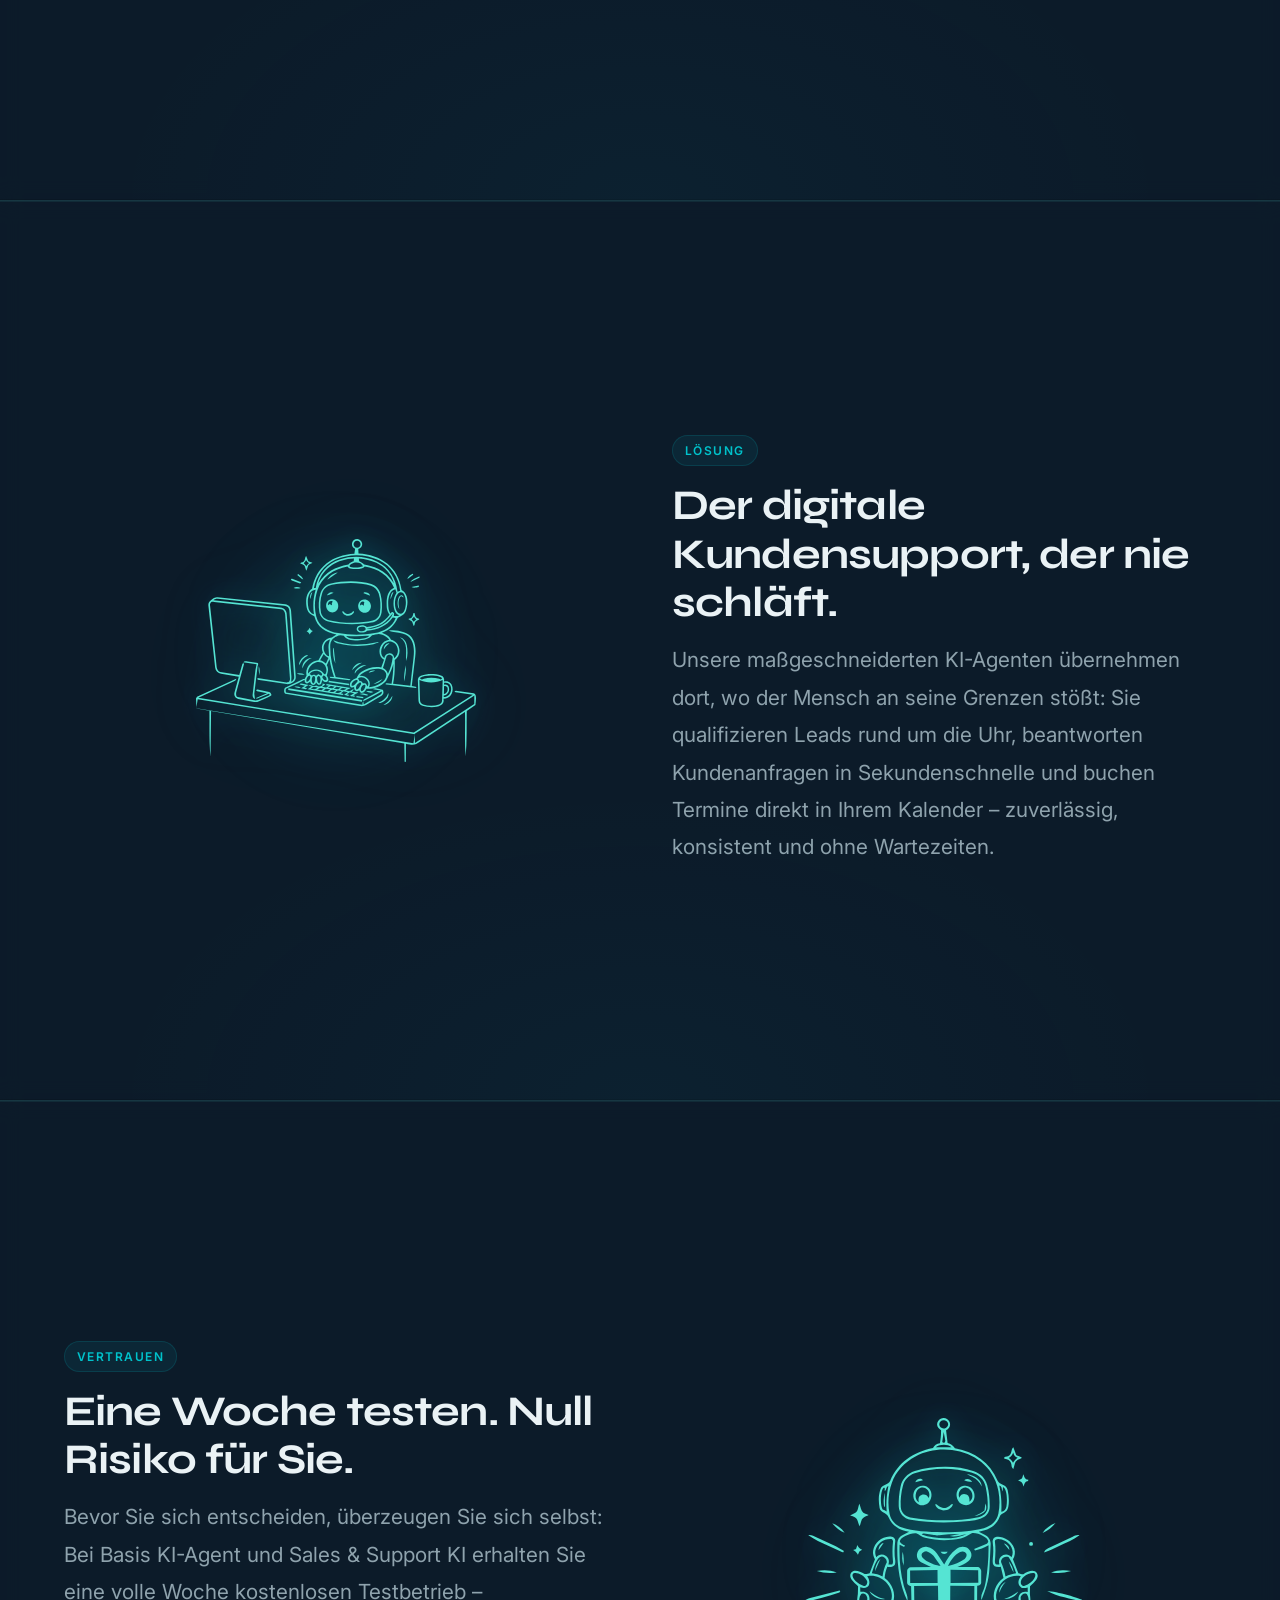
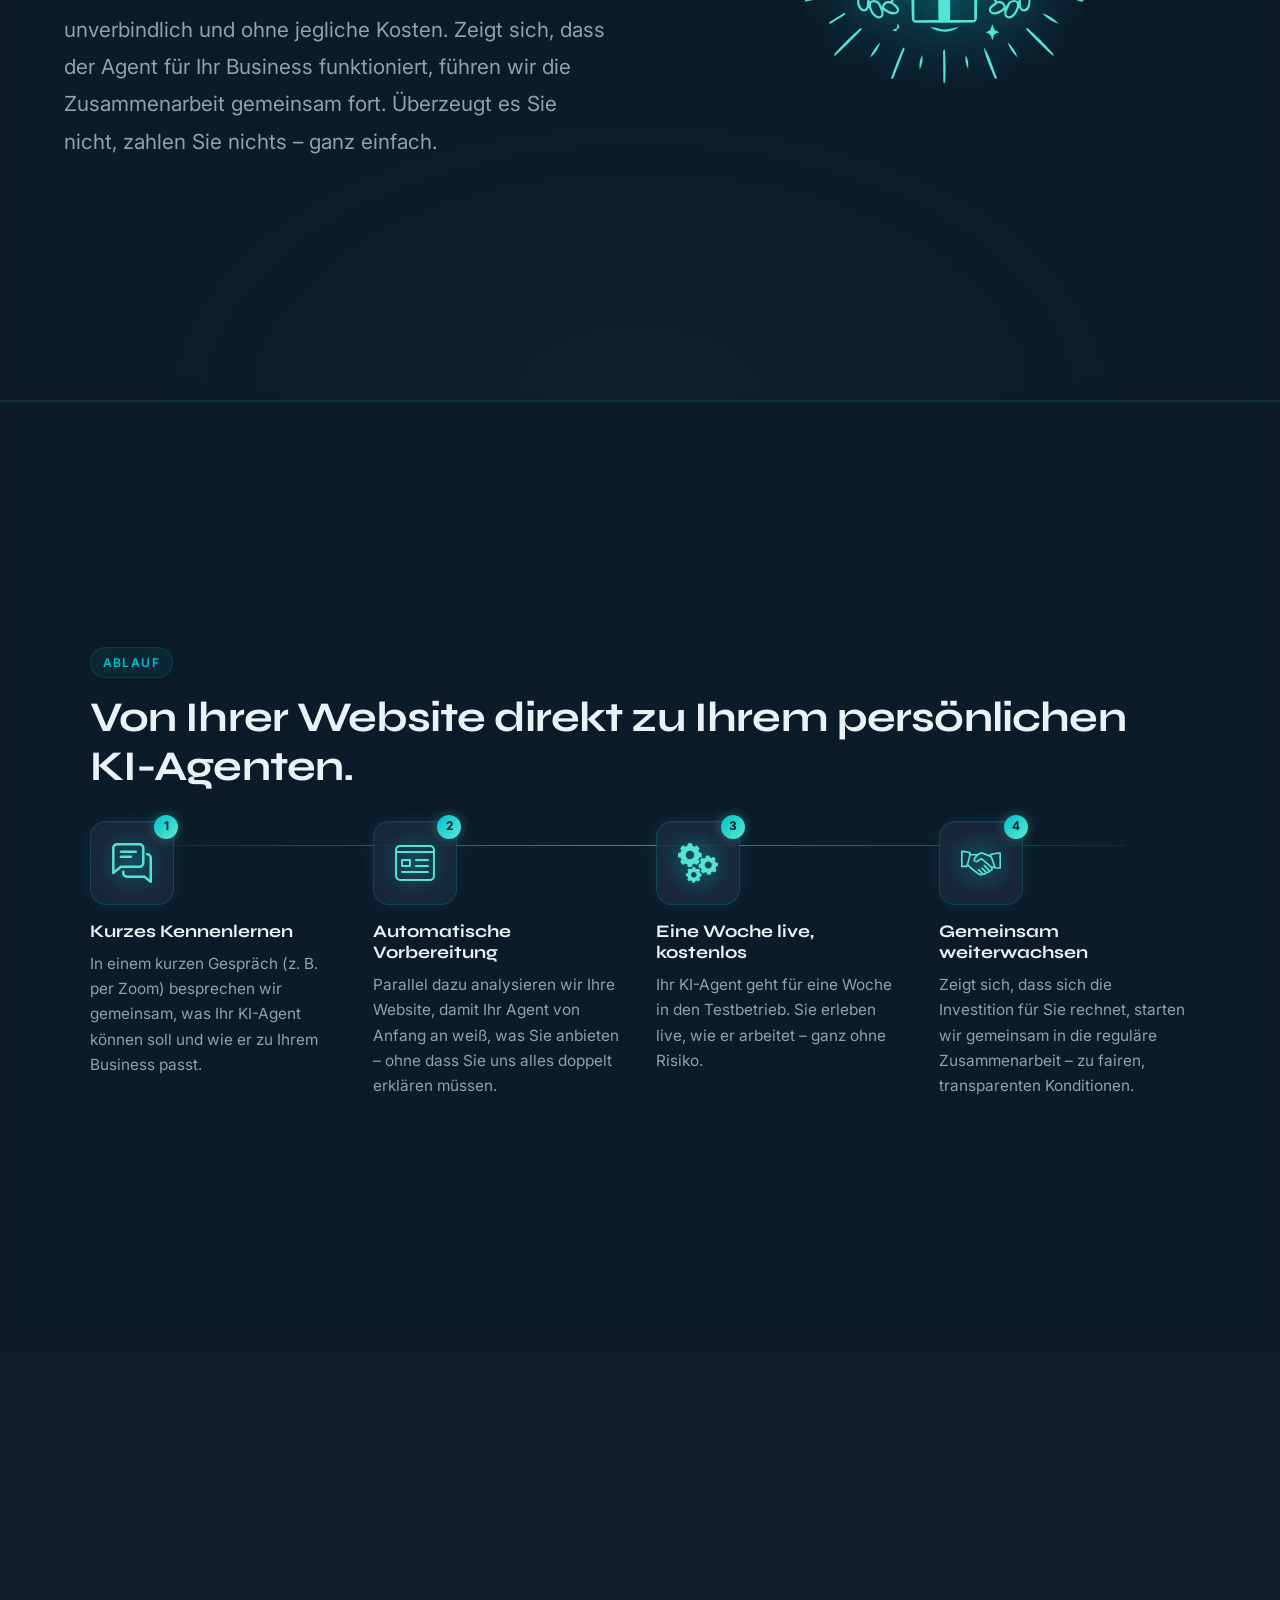
==== commit e652511a: "Added package-lock.json" ====
--- a/index.html
+++ b/index.html
@@ -32,12 +32,17 @@
 
       <div class="navbar__right">
         <ul class="navbar__links">
-          <li><a href="index.html#pakete" class="navbar__link navbar__link--pakete"><span class="navbar__link-full">Produkt-Pakete</span><span class="navbar__link-short">Pakete</span></a></li>
-          <li><a href="about.html" class="navbar__link">Über uns</a></li>
+          <li><a href="index.html#pakete" class="navbar__link navbar__link--pakete"><span class="navbar__link-full" data-i18n="nav.packages">Produkt-Pakete</span><span class="navbar__link-short" data-i18n="nav.packages_short">Pakete</span></a></li>
+          <li><a href="about.html" class="navbar__link" data-i18n="nav.about">Über uns</a></li>
+          <li>
+            <button class="lang-switch" id="langSwitch" aria-label="Switch language">
+              <span class="lang-switch__label" id="langLabel">EN</span>
+            </button>
+          </li>
         </ul>
 
         <a href="#kontakt" class="navbar__cta">
-          <span>Kontakt</span>
+          <span data-i18n="nav.contact">Kontakt</span>
           <svg class="navbar__cta-arrow" width="18" height="18" viewBox="0 0 18 18" fill="none" aria-hidden="true">
             <path d="M3.75 9H14.25M14.25 9L9.75 4.5M14.25 9L9.75 13.5" stroke="currentColor" stroke-width="1.5" stroke-linecap="round" stroke-linejoin="round"/>
           </svg>
@@ -56,10 +61,10 @@
           Digital Efficiency Labs
         </div>
         <h1 class="hero__title">
-          <span class="hero__title-main">Mehr Umsatz. Weniger Aufwand.</span>
-          <span class="hero__title-sub">KI-Automatisierung, die Ihr Business skaliert.</span>
+          <span class="hero__title-main" data-i18n="hero.title_main">Mehr Umsatz. Weniger Aufwand.</span>
+          <span class="hero__title-sub" data-i18n="hero.title_sub">KI-Automatisierung, die Ihr Business skaliert.</span>
         </h1>
-        <p class="hero__subtitle">
+        <p class="hero__subtitle" data-i18n="hero.subtitle">
           Testen Sie unseren KI-Agenten eine Woche lang kostenlos – ganz ohne Risiko für Sie.
         </p>
       </div>
@@ -68,11 +73,11 @@
         <img src="assets/robot.svg" alt="" class="hero__robot" width="185" height="236" fetchpriority="high" decoding="async">
       </div>
       <div class="hero__actions">
-        <a href="#pakete" class="btn btn--primary">Pakete entdecken</a>
-        <a href="#kontakt" class="btn btn--ghost">Live testen</a>
+        <a href="#pakete" class="btn btn--primary" data-i18n="hero.cta_packages">Pakete entdecken</a>
+        <a href="#kontakt" class="btn btn--ghost" data-i18n="hero.cta_demo">Live testen</a>
       </div>
       <a href="#kontakt" class="hero__scroll-cue" aria-label="Zum Demo-Bot scrollen">
-        <span class="hero__scroll-cue-label">demo-bot unten</span>
+        <span class="hero__scroll-cue-label" data-i18n="hero.scroll_cue">demo-bot unten</span>
         <span class="hero__scroll-cue-arrow" aria-hidden="true">↓</span>
       </a>
     </section>
@@ -84,19 +89,17 @@
         <section class="story__section story__section--1" data-section="1">
           <div class="story__inner">
             <div class="story__text">
-              <span class="story__label">Problem</span>
-              <h2 class="story__heading">Ihr Team sollte keine Zeit mit Routineaufgaben verschwenden.</h2>
-              <p class="story__body">
+              <span class="story__label" data-i18n="story1.label">Problem</span>
+              <h2 class="story__heading" data-i18n="story1.heading">Ihr Team sollte keine Zeit mit Routineaufgaben verschwenden.</h2>
+              <p class="story__body" data-i18n="story1.body">
                 Viele Mitarbeiter verbringen einen erheblichen Teil ihrer Arbeitszeit mit sich
                 wiederholenden Aufgaben: E-Mails beantworten, Termine verschieben, Daten manuell
-                uebertragen. Das kostet Zeit, Geld - und am Ende auch Motivation.
+                übertragen. Das kostet Zeit, Geld – und am Ende auch Motivation.
               </p>
             </div>
-            <div class="story__graphic">
-              <div class="graphic-placeholder">
-                <div class="graphic-placeholder__glow"></div>
-                <img src="assets/loop.svg" alt="" class="graphic-placeholder__illustration" width="280" height="251" loading="lazy" decoding="async">
-              </div>
+            <div class="story__graphic story__graphic--frameless">
+              <div class="graphic-frameless__glow graphic-frameless__glow--loop"></div>
+              <img src="assets/loop.svg" alt="" class="graphic-frameless__illustration" width="280" height="251" loading="lazy" decoding="async">
             </div>
           </div>
         </section>
@@ -104,20 +107,18 @@
         <section class="story__section story__section--2" data-section="2">
           <div class="story__inner story__inner--reverse">
             <div class="story__text">
-              <span class="story__label">Lösung</span>
-              <h2 class="story__heading">Der digitale Kundensupport, der nie schläft.</h2>
-              <p class="story__body">
-                Unsere maßgeschneiderten KI-Agenten uebernehmen dort, wo der Mensch an seine
-                Grenzen stoesst: Sie qualifizieren Leads rund um die Uhr, beantworten
-                Kundenanfragen in Sekundenschnelle und buchen Termine direkt in Ihrem Kalender -
-                zuverlaessig, konsistent und ohne Wartezeiten.
+              <span class="story__label" data-i18n="story2.label">Lösung</span>
+              <h2 class="story__heading" data-i18n="story2.heading">Der digitale Kundensupport, der nie schläft.</h2>
+              <p class="story__body" data-i18n="story2.body">
+                Unsere maßgeschneiderten KI-Agenten übernehmen dort, wo der Mensch an seine
+                Grenzen stößt: Sie qualifizieren Leads rund um die Uhr, beantworten
+                Kundenanfragen in Sekundenschnelle und buchen Termine direkt in Ihrem Kalender –
+                zuverlässig, konsistent und ohne Wartezeiten.
               </p>
             </div>
-            <div class="story__graphic">
-              <div class="graphic-placeholder graphic-placeholder--cyan">
-                <div class="graphic-placeholder__glow"></div>
-                <img src="assets/working-robot.svg" alt="" class="graphic-placeholder__illustration" width="280" height="223" loading="lazy" decoding="async">
-              </div>
+            <div class="story__graphic story__graphic--frameless">
+              <div class="graphic-frameless__glow"></div>
+              <img src="assets/working-robot.svg" alt="" class="graphic-frameless__illustration" width="280" height="223" loading="lazy" decoding="async">
             </div>
           </div>
         </section>
@@ -125,21 +126,19 @@
         <section class="story__section story__section--3" data-section="3">
           <div class="story__inner">
             <div class="story__text">
-              <span class="story__label">Vertrauen</span>
-              <h2 class="story__heading">Eine Woche testen. Null Risiko fuer Sie.</h2>
-              <p class="story__body">
-                Bevor Sie sich entscheiden, ueberzeugen Sie sich selbst: Bei Basis KI-Agent und
-                Sales &amp; Support KI erhalten Sie eine volle Woche kostenlosen Testbetrieb -
-                unverbindlich und ohne jegliche Kosten. Zeigt sich, dass der Agent fuer Ihr
-                Business funktioniert, fuehren wir die Zusammenarbeit gemeinsam fort. Ueberzeugt
-                es Sie nicht, zahlen Sie nichts - ganz einfach.
+              <span class="story__label" data-i18n="story3.label">Vertrauen</span>
+              <h2 class="story__heading" data-i18n="story3.heading">Eine Woche testen. Null Risiko für Sie.</h2>
+              <p class="story__body" data-i18n="story3.body">
+                Bevor Sie sich entscheiden, überzeugen Sie sich selbst: Bei Basis KI-Agent und
+                Sales &amp; Support KI erhalten Sie eine volle Woche kostenlosen Testbetrieb –
+                unverbindlich und ohne jegliche Kosten. Zeigt sich, dass der Agent für Ihr
+                Business funktioniert, führen wir die Zusammenarbeit gemeinsam fort. Überzeugt
+                es Sie nicht, zahlen Sie nichts – ganz einfach.
               </p>
             </div>
-            <div class="story__graphic">
-              <div class="graphic-placeholder">
-                <div class="graphic-placeholder__glow"></div>
-                <img src="assets/gift-robot.svg" alt="" class="graphic-placeholder__illustration" width="280" height="266" loading="lazy" decoding="async">
-              </div>
+            <div class="story__graphic story__graphic--frameless">
+              <div class="graphic-frameless__glow"></div>
+              <img src="assets/gift-robot.svg" alt="" class="graphic-frameless__illustration" width="280" height="266" loading="lazy" decoding="async">
             </div>
           </div>
         </section>
@@ -147,49 +146,40 @@
         <section class="story__section story__section--4" data-section="4">
           <div class="story__inner story__inner--flow">
             <div class="story__text">
-              <span class="story__label">ABLAUF</span>
-              <h2 class="story__heading">Von Ihrer Website direkt zu Ihrem persoenlichen KI-Agenten.</h2>
+              <span class="story__label" data-i18n="story4.label">ABLAUF</span>
+              <h2 class="story__heading" data-i18n="story4.heading">Von Ihrer Website direkt zu Ihrem persönlichen KI-Agenten.</h2>
               <div class="story__flow" aria-label="Ablauf in vier Schritten">
                 <div class="story__flow-step">
                   <div class="story__flow-badge">
                     <span class="story__flow-number">1</span>
                     <img src="assets/chatting.svg" alt="" class="story__flow-icon" width="40" height="40" loading="lazy" decoding="async">
                   </div>
-                  <h3 class="story__flow-title">Kurzes Kennenlernen</h3>
-                  <p class="story__flow-text">In einem kurzen Gespraech (z. B. per Zoom) besprechen wir gemeinsam, was Ihr KI-Agent koennen soll und wie er zu Ihrem Business passt.</p>
+                  <h3 class="story__flow-title" data-i18n="flow1.title">Kurzes Kennenlernen</h3>
+                  <p class="story__flow-text" data-i18n="flow1.text">In einem kurzen Gespräch (z. B. per Zoom) besprechen wir gemeinsam, was Ihr KI-Agent können soll und wie er zu Ihrem Business passt.</p>
                 </div>
                 <div class="story__flow-step">
                   <div class="story__flow-badge">
                     <span class="story__flow-number">2</span>
-                    <svg class="story__flow-icon" viewBox="0 0 48 48" fill="none" aria-hidden="true">
-                      <rect x="7" y="9" width="34" height="28" rx="4" stroke="currentColor" stroke-width="1.5" opacity="0.55"/>
-                      <path d="M7 16H41" stroke="currentColor" stroke-width="1.5" opacity="0.5"/>
-                      <circle cx="12" cy="12.5" r="1.2" fill="currentColor" opacity="0.75"/>
-                      <circle cx="16" cy="12.5" r="1.2" fill="currentColor" opacity="0.6"/>
-                      <path d="M14 25H27M14 30H23" stroke="currentColor" stroke-width="1.5" stroke-linecap="round" opacity="0.7"/>
-                    </svg>
+                    <img src="assets/page.svg" alt="" class="story__flow-icon" width="40" height="40" loading="lazy" decoding="async">
                   </div>
-                  <h3 class="story__flow-title">Automatische Vorbereitung</h3>
-                  <p class="story__flow-text">Parallel dazu analysieren wir Ihre Website, damit Ihr Agent von Anfang an weiss, was Sie anbieten - ohne dass Sie uns alles doppelt erklaeren muessen.</p>
+                  <h3 class="story__flow-title" data-i18n="flow2.title">Automatische Vorbereitung</h3>
+                  <p class="story__flow-text" data-i18n="flow2.text">Parallel dazu analysieren wir Ihre Website, damit Ihr Agent von Anfang an weiß, was Sie anbieten – ohne dass Sie uns alles doppelt erklären müssen.</p>
                 </div>
                 <div class="story__flow-step">
                   <div class="story__flow-badge">
                     <span class="story__flow-number">3</span>
-                    <svg class="story__flow-icon" viewBox="0 0 48 48" fill="none" aria-hidden="true">
-                      <circle cx="24" cy="24" r="14" stroke="currentColor" stroke-width="1.5" opacity="0.45"/>
-                      <path d="M21 18L31 24L21 30V18Z" stroke="currentColor" stroke-width="1.5" stroke-linejoin="round"/>
-                    </svg>
+                    <img src="assets/gear.svg" alt="" class="story__flow-icon" width="40" height="40" loading="lazy" decoding="async">
                   </div>
-                  <h3 class="story__flow-title">Eine Woche live, kostenlos</h3>
-                  <p class="story__flow-text">Ihr KI-Agent geht fuer eine Woche in den Testbetrieb. Sie erleben live, wie er arbeitet - ganz ohne Risiko.</p>
+                  <h3 class="story__flow-title" data-i18n="flow3.title">Eine Woche live, kostenlos</h3>
+                  <p class="story__flow-text" data-i18n="flow3.text">Ihr KI-Agent geht für eine Woche in den Testbetrieb. Sie erleben live, wie er arbeitet – ganz ohne Risiko.</p>
                 </div>
                 <div class="story__flow-step">
                   <div class="story__flow-badge">
                     <span class="story__flow-number">4</span>
                     <img src="assets/hand-shake.svg" alt="" class="story__flow-icon" width="40" height="40" loading="lazy" decoding="async">
                   </div>
-                  <h3 class="story__flow-title">Gemeinsam weiterwachsen</h3>
-                  <p class="story__flow-text">Zeigt sich, dass sich die Investition fuer Sie rechnet, starten wir gemeinsam in die regulaere Zusammenarbeit - zu fairen, transparenten Konditionen.</p>
+                  <h3 class="story__flow-title" data-i18n="flow4.title">Gemeinsam weiterwachsen</h3>
+                  <p class="story__flow-text" data-i18n="flow4.text">Zeigt sich, dass sich die Investition für Sie rechnet, starten wir gemeinsam in die reguläre Zusammenarbeit – zu fairen, transparenten Konditionen.</p>
                 </div>
               </div>
             </div>
@@ -202,9 +192,9 @@
     <!-- Pricing -->
     <section class="pricing" id="pakete">
       <div class="pricing__header">
-        <span class="section-label">Produkt-Pakete</span>
-        <h2 class="section-title">Wählen Sie Ihren KI-Agenten</h2>
-        <p class="section-subtitle">Transparente Preise. Keine versteckten Kosten. Eine Woche kostenlos testen.</p>
+        <span class="section-label" data-i18n="pricing.label">Produkt-Pakete</span>
+        <h2 class="section-title" data-i18n="pricing.title">Wählen Sie Ihren KI-Agenten</h2>
+        <p class="section-subtitle" data-i18n="pricing.subtitle">Transparente Preise. Keine versteckten Kosten. Eine Woche kostenlos testen.</p>
       </div>
 
       <div class="pricing__grid">
@@ -212,124 +202,106 @@
           <div class="pricing-card__icon">
             <img src="assets/icon-basis.svg" alt="" width="48" height="48" loading="lazy" decoding="async">
           </div>
-          <h3 class="pricing-card__name">Basis KI-Agent</h3>
+          <h3 class="pricing-card__name" data-i18n="pkg1.name">Basis KI-Agent</h3>
           <div class="pricing-card__price">
-            <span class="pricing-card__trial">1 Woche kostenlos testen. Danach:</span>
+            <span class="pricing-card__trial" data-i18n="pkg1.trial">1 Woche kostenlos testen. Danach:</span>
             <span class="pricing-card__setup">499€ Setup</span>
-            <span class="pricing-card__monthly">+ 39€ / Monat</span>
+            <span class="pricing-card__monthly">+ 39€ / <span data-i18n="pricing.month">Monat</span></span>
           </div>
           <ul class="pricing-card__features">
-            <li>E-Mail-Automatisierung</li>
-            <li>FAQ-Beantwortung</li>
-            <li>Basis-Integrationen</li>
+            <li data-i18n="pkg1.f1">E-Mail-Automatisierung</li>
+            <li data-i18n="pkg1.f2">FAQ-Beantwortung</li>
+            <li data-i18n="pkg1.f3">Basis-Integrationen</li>
           </ul>
-          <a href="#kontakt" class="pricing-card__btn">Kostenlos testen</a>
+          <a href="#kontakt" class="pricing-card__btn" data-i18n="pricing.cta_test">Kostenlos testen</a>
         </article>
 
         <article class="pricing-card pricing-card--featured">
-          <div class="pricing-card__badge">Beliebt</div>
+          <div class="pricing-card__badge" data-i18n="pricing.popular">Beliebt</div>
           <div class="pricing-card__icon">
             <img src="assets/icon-sales.svg" alt="" width="48" height="48" loading="lazy" decoding="async">
           </div>
-          <h3 class="pricing-card__name">Sales &amp; Support KI</h3>
+          <h3 class="pricing-card__name" data-i18n="pkg2.name">Sales &amp; Support KI</h3>
           <div class="pricing-card__price">
-            <span class="pricing-card__trial">1 Woche kostenlos testen. Danach:</span>
+            <span class="pricing-card__trial" data-i18n="pkg2.trial">1 Woche kostenlos testen. Danach:</span>
             <span class="pricing-card__setup">995€ Setup</span>
-            <span class="pricing-card__monthly">+ 79€ / Monat</span>
+            <span class="pricing-card__monthly">+ 79€ / <span data-i18n="pricing.month">Monat</span></span>
           </div>
           <ul class="pricing-card__features">
-            <li>Lead-Qualifizierung 24/7</li>
-            <li>Terminbuchung</li>
-            <li>CRM-Integration</li>
-            <li>Multi-Channel-Support</li>
+            <li data-i18n="pkg2.f1">Lead-Qualifizierung 24/7</li>
+            <li data-i18n="pkg2.f2">Terminbuchung</li>
+            <li data-i18n="pkg2.f3">CRM-Integration</li>
+            <li data-i18n="pkg2.f4">Multi-Channel-Support</li>
           </ul>
-          <a href="#kontakt" class="pricing-card__btn pricing-card__btn--featured">Kostenlos testen</a>
+          <a href="#kontakt" class="pricing-card__btn pricing-card__btn--featured" data-i18n="pricing.cta_test">Kostenlos testen</a>
         </article>
 
         <article class="pricing-card">
           <div class="pricing-card__icon">
             <img src="assets/icon-deep.svg" alt="" width="48" height="48" loading="lazy" decoding="async">
           </div>
-          <h3 class="pricing-card__name">Deep Automation</h3>
+          <h3 class="pricing-card__name" data-i18n="pkg3.name">Deep Automation</h3>
           <div class="pricing-card__price">
             <span class="pricing-card__setup">1.499€ Setup</span>
-            <span class="pricing-card__monthly">+ 149€ / Monat</span>
+            <span class="pricing-card__monthly">+ 149€ / <span data-i18n="pricing.month">Monat</span></span>
           </div>
           <ul class="pricing-card__features">
-            <li>ERP-Anbindung</li>
-            <li>Custom Workflows</li>
-            <li>Datenbank-Automatisierung</li>
-            <li>Dedizierter Support</li>
+            <li data-i18n="pkg3.f1">ERP-Anbindung</li>
+            <li data-i18n="pkg3.f2">Custom Workflows</li>
+            <li data-i18n="pkg3.f3">Datenbank-Automatisierung</li>
+            <li data-i18n="pkg3.f4">Dedizierter Support</li>
           </ul>
-          <a href="#kontakt" class="pricing-card__btn">Beratungsgespraech vereinbaren</a>
+          <a href="#kontakt" class="pricing-card__btn" data-i18n="pricing.cta_consult">Beratungsgespräch vereinbaren</a>
         </article>
       </div>
 
       <div class="pricing__table-wrapper">
-        <h3 class="pricing__table-title">Was ist inklusive?</h3>
+        <h3 class="pricing__table-title" data-i18n="table.title">Was ist inklusive?</h3>
         <table class="pricing__table" aria-label="Leistungsübersicht der Pakete">
           <thead>
             <tr>
-              <th scope="col">Leistung</th>
-              <th scope="col">Basis</th>
+              <th scope="col" data-i18n="table.feature">Leistung</th>
+              <th scope="col" data-i18n="table.basis">Basis</th>
               <th scope="col">Sales &amp; Support</th>
-              <th scope="col">Deep Automation</th>
+              <th scope="col" data-i18n="table.deep">Deep Automation</th>
             </tr>
           </thead>
           <tbody>
             <tr>
-              <td>Kostenlose Testwoche</td>
-              <td>✔</td>
-              <td>✔</td>
-              <td>–</td>
-            </tr>
-            <tr>
-              <td>Website &amp; WhatsApp Chat</td>
-              <td>✔</td>
-              <td>✔</td>
-              <td>✔</td>
-            </tr>
-            <tr>
-              <td>Schnelle Einrichtung</td>
-              <td>✔</td>
-              <td>✔</td>
-              <td>✔</td>
-            </tr>
-            <tr>
-              <td>24/7 Lead-Qualifizierung</td>
-              <td>–</td>
-              <td>✔</td>
-              <td>✔</td>
-            </tr>
-            <tr>
-              <td>Intelligente Terminbuchung</td>
-              <td>–</td>
-              <td>✔</td>
-              <td>✔</td>
-            </tr>
-            <tr>
-              <td>Multi-Channel-Support (z.&nbsp;B. Website, WhatsApp, Instagram)</td>
-              <td>–</td>
-              <td>✔</td>
-              <td>✔</td>
-            </tr>
-            <tr>
-              <td>CRM-Anbindung (z.&nbsp;B. Brevo, HubSpot)</td>
-              <td>–</td>
-              <td>✔</td>
-              <td>✔</td>
-            </tr>
-            <tr>
-              <td>Komplexe Workflows &amp; ERP-Anbindung</td>
-              <td>–</td>
-              <td>–</td>
-              <td>✔</td>
-            </tr>
-            <tr>
-              <td>Datenbank-Integrationen &amp; monatliche Optimierung</td>
-              <td>–</td>
-              <td>–</td>
-              <td>✔</td>
+              <td data-i18n="table.r1">Kostenlose Testwoche</td>
+              <td>✔</td><td>✔</td><td>–</td>
+            </tr>
+            <tr>
+              <td data-i18n="table.r2">Website &amp; WhatsApp Chat</td>
+              <td>✔</td><td>✔</td><td>✔</td>
+            </tr>
+            <tr>
+              <td data-i18n="table.r3">Schnelle Einrichtung</td>
+              <td>✔</td><td>✔</td><td>✔</td>
+            </tr>
+            <tr>
+              <td data-i18n="table.r4">24/7 Lead-Qualifizierung</td>
+              <td>–</td><td>✔</td><td>✔</td>
+            </tr>
+            <tr>
+              <td data-i18n="table.r5">Intelligente Terminbuchung</td>
+              <td>–</td><td>✔</td><td>✔</td>
+            </tr>
+            <tr>
+              <td data-i18n="table.r6">Multi-Channel-Support (z.&nbsp;B. Website, WhatsApp, Instagram)</td>
+              <td>–</td><td>✔</td><td>✔</td>
+            </tr>
+            <tr>
+              <td data-i18n="table.r7">CRM-Anbindung (z.&nbsp;B. Brevo, HubSpot)</td>
+              <td>–</td><td>✔</td><td>✔</td>
+            </tr>
+            <tr>
+              <td data-i18n="table.r8">Komplexe Workflows &amp; ERP-Anbindung</td>
+              <td>–</td><td>–</td><td>✔</td>
+            </tr>
+            <tr>
+              <td data-i18n="table.r9">Datenbank-Integrationen &amp; monatliche Optimierung</td>
+              <td>–</td><td>–</td><td>✔</td>
             </tr>
           </tbody>
         </table>
@@ -339,8 +311,8 @@
     <!-- Footer / Lead Bot -->
     <section class="lead" id="kontakt">
       <div class="lead__content">
-        <h2 class="lead__title">Genug gelesen – testen Sie uns live.</h2>
-        <p class="lead__subtitle">Stellen Sie unserer KI Ihre Fragen – direkt hier auf der Seite.</p>
+        <h2 class="lead__title" data-i18n="lead.title">Genug gelesen – testen Sie uns live.</h2>
+        <p class="lead__subtitle" data-i18n="lead.subtitle">Stellen Sie unserer KI Ihre Fragen – direkt hier auf der Seite.</p>
         <div class="lead__bot-container">
           <div class="lead__bot-glow" aria-hidden="true"></div>
           <div class="lead__bot-placeholder">
@@ -352,8 +324,8 @@
                 <path d="M24 36V40M16 40H32" stroke="currentColor" stroke-width="1.5" stroke-linecap="round" opacity="0.4"/>
               </svg>
             </div>
-            <p class="lead__bot-text">KI-Bot Platzhalter</p>
-            <span class="lead__bot-hint">Hier wird Ihr Chatbot eingebettet</span>
+            <p class="lead__bot-text" data-i18n="lead.bot_text">KI-Bot Platzhalter</p>
+            <span class="lead__bot-hint" data-i18n="lead.bot_hint">Hier wird Ihr Chatbot eingebettet</span>
           </div>
         </div>
       </div>
@@ -370,5 +342,6 @@
   </footer>
 
   <script src="js/main.js"></script>
+  <script src="js/i18n.js"></script>
 </body>
 </html>
--- a/css/styles.css
+++ b/css/styles.css
@@ -694,7 +694,7 @@
   display: flex;
   align-items: center;
   padding: 2rem 5vw;
-  background: rgba(13, 27, 42, var(--story-panel-alpha, 0.62));
+  background: rgba(13, 27, 42, var(--story-panel-alpha, 0.74));
   backdrop-filter: blur(10px);
   -webkit-backdrop-filter: blur(10px);
   border-top: 1px solid rgba(94, 234, 212, 0.14);
@@ -722,24 +722,6 @@
   height: 105vh;
   min-height: 105vh;
   border-bottom: none;
-  -webkit-mask-image: linear-gradient(
-    to bottom,
-    #000 0%,
-    #000 62%,
-    rgba(0, 0, 0, 0.9) 74%,
-    rgba(0, 0, 0, 0.55) 86%,
-    rgba(0, 0, 0, 0.2) 94%,
-    transparent 100%
-  );
-  mask-image: linear-gradient(
-    to bottom,
-    #000 0%,
-    #000 62%,
-    rgba(0, 0, 0, 0.9) 74%,
-    rgba(0, 0, 0, 0.55) 86%,
-    rgba(0, 0, 0, 0.2) 94%,
-    transparent 100%
-  );
 }
 
 .story__section--4::before {
@@ -762,6 +744,18 @@
 
 .story__inner--reverse .story__graphic {
   order: 1;
+}
+
+.story__inner--flow {
+  grid-template-columns: 1fr;
+  gap: 1.2rem;
+  align-items: start;
+  max-width: 1320px;
+}
+
+.story__inner--flow .story__text {
+  width: 100%;
+  max-width: 100%;
 }
 
 .story__label {
@@ -784,7 +778,7 @@
   font-weight: 700;
   line-height: 1.15;
   letter-spacing: -0.02em;
-  margin-bottom: 1.25rem;
+  margin-bottom: 0.85rem;
 }
 
 .story__body {
@@ -792,6 +786,105 @@
   color: var(--text-muted);
   line-height: 1.8;
   max-width: 560px;
+}
+
+.story__flow {
+  position: relative;
+  display: grid;
+  grid-template-columns: repeat(4, minmax(0, 1fr));
+  gap: 1.8rem;
+  margin-top: 0.55rem;
+  padding-top: 1rem;
+  max-width: 100%;
+}
+
+.story__flow::before {
+  content: '';
+  position: absolute;
+  top: 2.5rem;
+  left: 6%;
+  right: 6%;
+  height: 1px;
+  background: linear-gradient(
+    90deg,
+    rgba(0, 194, 203, 0.12) 0%,
+    rgba(94, 234, 212, 0.55) 50%,
+    rgba(0, 194, 203, 0.12) 100%
+  );
+  box-shadow: 0 0 14px rgba(94, 234, 212, 0.25);
+}
+
+.story__flow-step {
+  position: relative;
+  z-index: 1;
+  min-width: 0;
+}
+
+.story__flow-badge {
+  position: relative;
+  width: 84px;
+  height: 84px;
+  margin-bottom: 1rem;
+  border-radius: 1rem;
+  background: rgba(27, 42, 61, 0.86);
+  border: 1px solid rgba(0, 194, 203, 0.18);
+  display: flex;
+  align-items: center;
+  justify-content: center;
+  box-shadow:
+    0 0 22px rgba(0, 194, 203, 0.1),
+    inset 0 1px 0 rgba(0, 194, 203, 0.08);
+}
+
+.story__flow-badge::before {
+  content: '';
+  position: absolute;
+  inset: 10px;
+  border-radius: 0.8rem;
+  background: radial-gradient(circle, rgba(0, 194, 203, 0.16) 0%, transparent 72%);
+  pointer-events: none;
+}
+
+.story__flow-number {
+  position: absolute;
+  top: -0.45rem;
+  right: -0.35rem;
+  width: 1.5rem;
+  height: 1.5rem;
+  border-radius: 999px;
+  background: linear-gradient(135deg, var(--accent), var(--accent-light));
+  color: var(--bg-deep);
+  font-size: 0.74rem;
+  font-weight: 700;
+  display: flex;
+  align-items: center;
+  justify-content: center;
+  box-shadow: 0 0 12px rgba(94, 234, 212, 0.35);
+}
+
+.story__flow-icon {
+  width: 40px;
+  height: 40px;
+  color: var(--accent);
+  object-fit: contain;
+  position: relative;
+  z-index: 1;
+  filter: var(--glow-accent-filter);
+}
+
+.story__flow-title {
+  font-family: var(--font-display);
+  font-size: 1.1rem;
+  font-weight: 700;
+  line-height: 1.2;
+  margin-bottom: 0.55rem;
+}
+
+.story__flow-text {
+  color: var(--text-muted);
+  font-size: 0.96rem;
+  line-height: 1.65;
+  max-width: none;
 }
 
 /* Graphic placeholders */
@@ -825,21 +918,23 @@
   pointer-events: none;
 }
 
+.graphic-placeholder__illustration {
+  width: min(78%, 280px);
+  height: auto;
+  max-height: 82%;
+  object-fit: contain;
+  position: relative;
+  z-index: 1;
+  filter: var(--glow-accent-filter);
+}
+
 .graphic-placeholder__icon {
   width: 64px;
   height: 64px;
   color: var(--accent);
   position: relative;
   z-index: 1;
-}
-
-.graphic-placeholder__label {
-  font-size: 0.8rem;
-  color: var(--text-muted);
-  letter-spacing: 0.05em;
-  text-transform: uppercase;
-  position: relative;
-  z-index: 1;
+  filter: var(--glow-accent-filter);
 }
 
 /* ---- Pricing ---- */
@@ -1038,6 +1133,15 @@
   margin-bottom: 1.5rem;
 }
 
+.pricing-card__trial {
+  display: block;
+  margin-bottom: 0.45rem;
+  color: var(--accent-light);
+  font-size: 0.78rem;
+  font-weight: 600;
+  letter-spacing: 0.02em;
+}
+
 .pricing-card__setup {
   display: block;
   font-size: 1.5rem;
@@ -1428,6 +1532,10 @@
     gap: 2.5rem;
   }
 
+  .story__inner--flow {
+    gap: 1.5rem;
+  }
+
   .story__graphic {
     max-width: 430px;
     margin: 0 auto;
@@ -1593,21 +1701,81 @@
     gap: 1.75rem;
   }
 
+  .story__flow {
+    grid-template-columns: 1fr;
+    gap: 1rem;
+    padding-left: 0;
+  }
+
+  .story__flow::before {
+    top: 0.25rem;
+    bottom: 0.25rem;
+    left: 2rem;
+    right: auto;
+    width: 1px;
+    height: auto;
+    background: linear-gradient(
+      180deg,
+      rgba(0, 194, 203, 0.12) 0%,
+      rgba(94, 234, 212, 0.55) 50%,
+      rgba(0, 194, 203, 0.12) 100%
+    );
+  }
+
+  .story__flow-step {
+    display: grid;
+    grid-template-columns: 64px minmax(0, 1fr);
+    grid-template-areas:
+      "badge title"
+      "badge text";
+    column-gap: 0.85rem;
+    align-items: start;
+    padding-left: 0.2rem;
+  }
+
+  .story__flow-badge {
+    grid-area: badge;
+    width: 56px;
+    height: 56px;
+    margin-bottom: 0;
+    margin-top: 0.05rem;
+  }
+
+  .story__flow-icon {
+    width: 26px;
+    height: 26px;
+  }
+
+  .story__flow-title {
+    grid-area: title;
+    margin: 0.05rem 0 0.2rem;
+    font-size: 0.96rem;
+    line-height: 1.2;
+  }
+
+  .story__flow-text {
+    grid-area: text;
+    max-width: 100%;
+    font-size: 0.9rem;
+    line-height: 1.58;
+  }
+
   .story__graphic {
     max-width: 320px;
   }
 
   .graphic-placeholder {
     border-radius: 1rem;
+  }
+
+  .graphic-placeholder__illustration {
+    width: min(84%, 240px);
+    max-height: 78%;
   }
 
   .graphic-placeholder__icon {
     width: 54px;
     height: 54px;
-  }
-
-  .graphic-placeholder__label {
-    font-size: 0.74rem;
   }
 
   .pricing {
@@ -1976,3 +2144,145 @@
     scroll-behavior: auto;
   }
 }
+
+/* ---- Language Switcher ---- */
+
+.lang-switch {
+  display: inline-flex;
+  align-items: center;
+  justify-content: center;
+  background: rgba(0, 194, 203, 0.08);
+  border: 1px solid rgba(0, 194, 203, 0.22);
+  border-radius: var(--navbar-radius);
+  color: var(--accent-light);
+  font-family: var(--font-body);
+  font-size: clamp(0.65rem, 1.8vw, 0.8rem);
+  font-weight: 600;
+  letter-spacing: 0.06em;
+  cursor: pointer;
+  padding: 0.28rem 0.62rem;
+  transition:
+    background 0.25s ease,
+    border-color 0.25s ease,
+    color 0.25s ease,
+    box-shadow 0.25s ease;
+  white-space: nowrap;
+  line-height: 1;
+}
+
+.lang-switch:hover {
+  background: rgba(0, 194, 203, 0.16);
+  border-color: rgba(0, 194, 203, 0.45);
+  color: var(--text-primary);
+  box-shadow: 0 0 14px rgba(0, 194, 203, 0.2);
+}
+
+.lang-switch__label {
+  pointer-events: none;
+}
+
+/* ---- Frameless Story Graphics (sections 1-3) ---- */
+
+.story__graphic--frameless {
+  position: relative;
+  display: flex;
+  align-items: center;
+  justify-content: center;
+  aspect-ratio: 4 / 3;
+}
+
+.graphic-frameless__glow {
+  position: absolute;
+  width: 260px;
+  height: 260px;
+  border-radius: 50%;
+  background: radial-gradient(circle, rgba(0, 194, 203, 0.18) 0%, transparent 68%);
+  filter: blur(32px);
+  pointer-events: none;
+  top: 50%;
+  left: 50%;
+  transform: translate(-50%, -50%);
+}
+
+/* For loop.svg: the glow ring sits at the circle edge, not the hollow center.
+   We offset two overlapping radial orbs to the sides of the loop to mimic
+   a ring-shaped glow without SVG filter hacks. */
+.graphic-frameless__glow--loop {
+  width: 300px;
+  height: 300px;
+  background:
+    radial-gradient(ellipse 55% 55% at 20% 50%, rgba(0, 194, 203, 0.28) 0%, transparent 70%),
+    radial-gradient(ellipse 55% 55% at 80% 50%, rgba(94, 234, 212, 0.22) 0%, transparent 70%),
+    radial-gradient(ellipse 80% 30% at 50% 10%, rgba(0, 194, 203, 0.16) 0%, transparent 70%),
+    radial-gradient(ellipse 80% 30% at 50% 90%, rgba(94, 234, 212, 0.16) 0%, transparent 70%);
+  filter: blur(28px);
+}
+
+.graphic-frameless__illustration {
+  width: min(78%, 280px);
+  height: auto;
+  max-height: 86%;
+  object-fit: contain;
+  position: relative;
+  z-index: 1;
+  filter: var(--glow-accent-filter);
+}
+
+/* ---- Ablauf section: full-width on desktop ---- */
+
+@media (min-width: 769px) {
+  .story__section--4 .story__inner--flow {
+    max-width: 100%;
+    padding: 0 2vw;
+  }
+
+  .story__section--4 .story__flow {
+    grid-template-columns: repeat(4, minmax(0, 1fr));
+    gap: clamp(1rem, 2.5vw, 2.2rem);
+  }
+}
+
+/* On medium screens keep 4-col but tighter */
+@media (min-width: 769px) and (max-width: 1100px) {
+  .story__section--4 .story__flow {
+    gap: 1rem;
+  }
+
+  .story__flow-badge {
+    width: 72px;
+    height: 72px;
+  }
+
+  .story__flow-title {
+    font-size: 0.98rem;
+  }
+
+  .story__flow-text {
+    font-size: 0.88rem;
+  }
+}
+
+/* Frameless graphic mobile sizing */
+@media (max-width: 900px) {
+  .story__graphic--frameless {
+    max-width: 340px;
+    margin: 0 auto;
+    width: 100%;
+  }
+
+  .graphic-frameless__glow {
+    width: 200px;
+    height: 200px;
+  }
+
+  .graphic-frameless__glow--loop {
+    width: 220px;
+    height: 220px;
+  }
+}
+
+@media (max-width: 768px) {
+  .story__graphic--frameless {
+    max-width: 260px;
+  }
+}
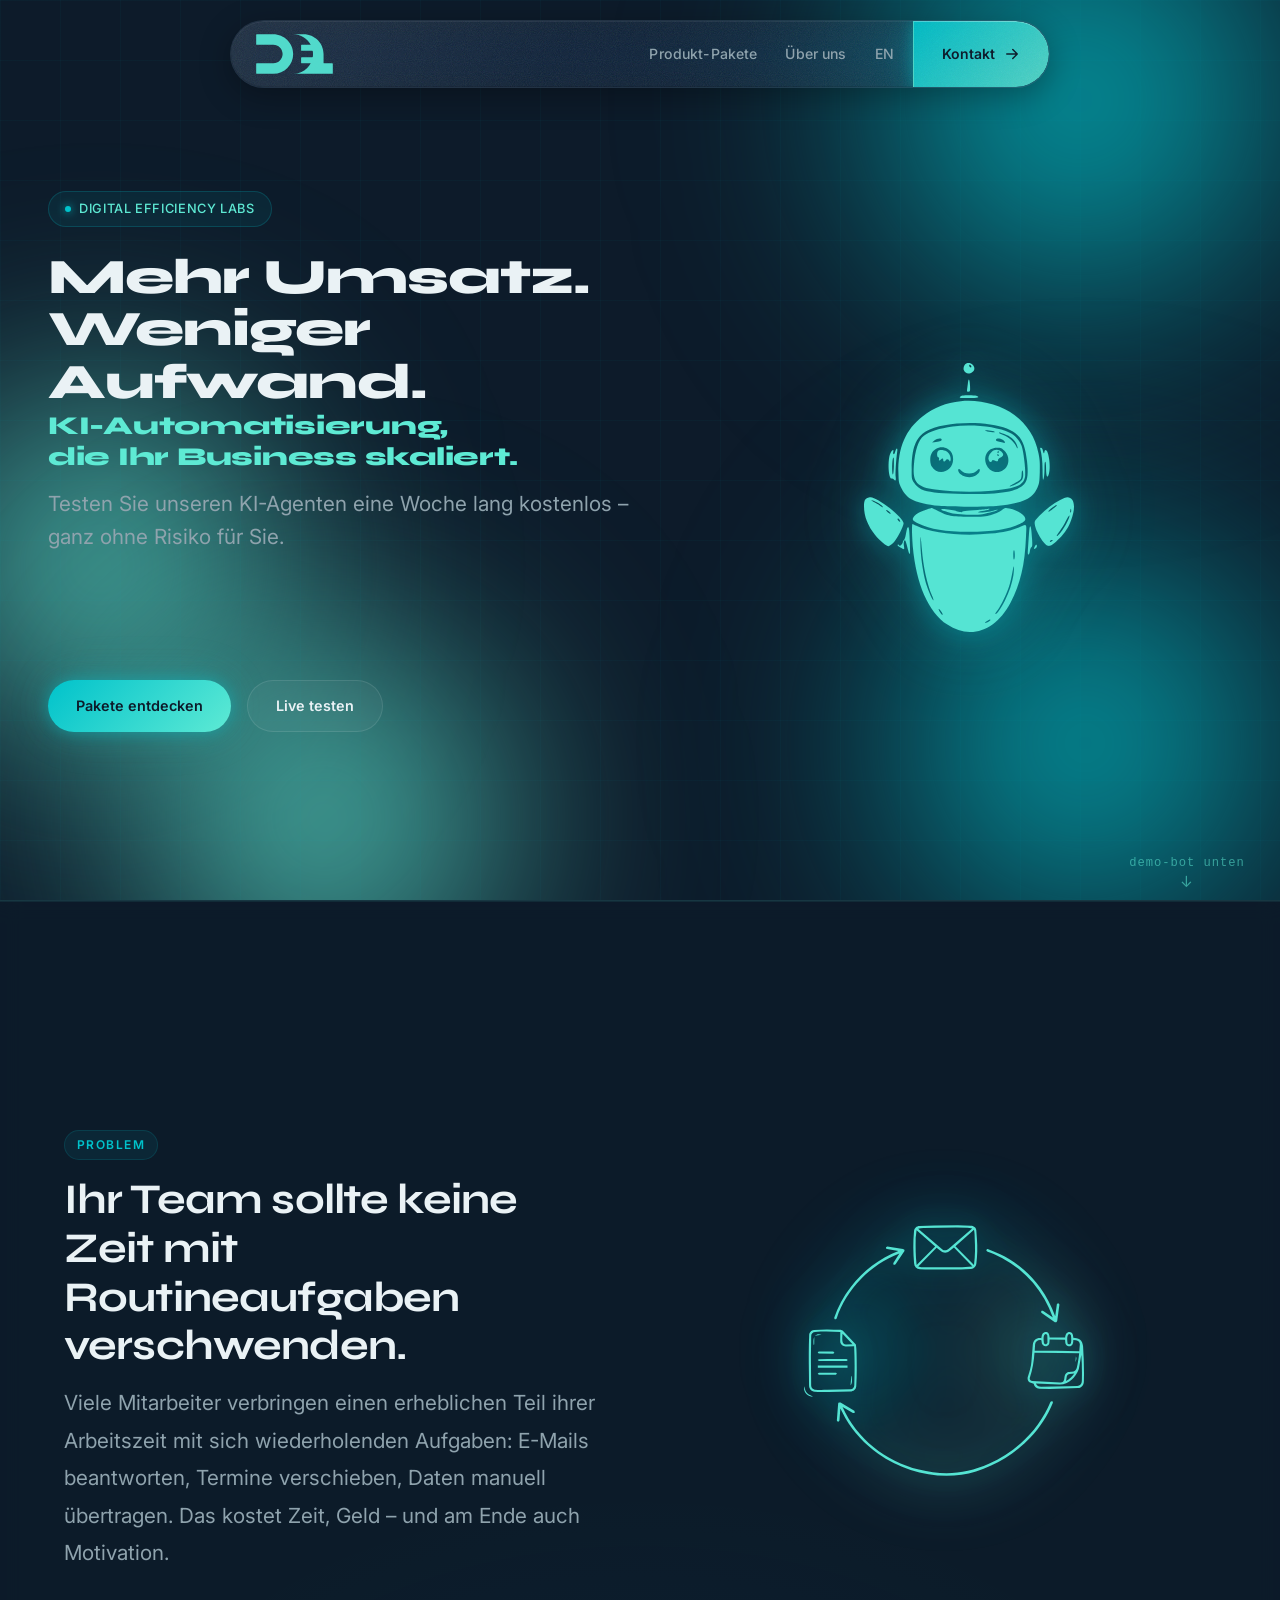
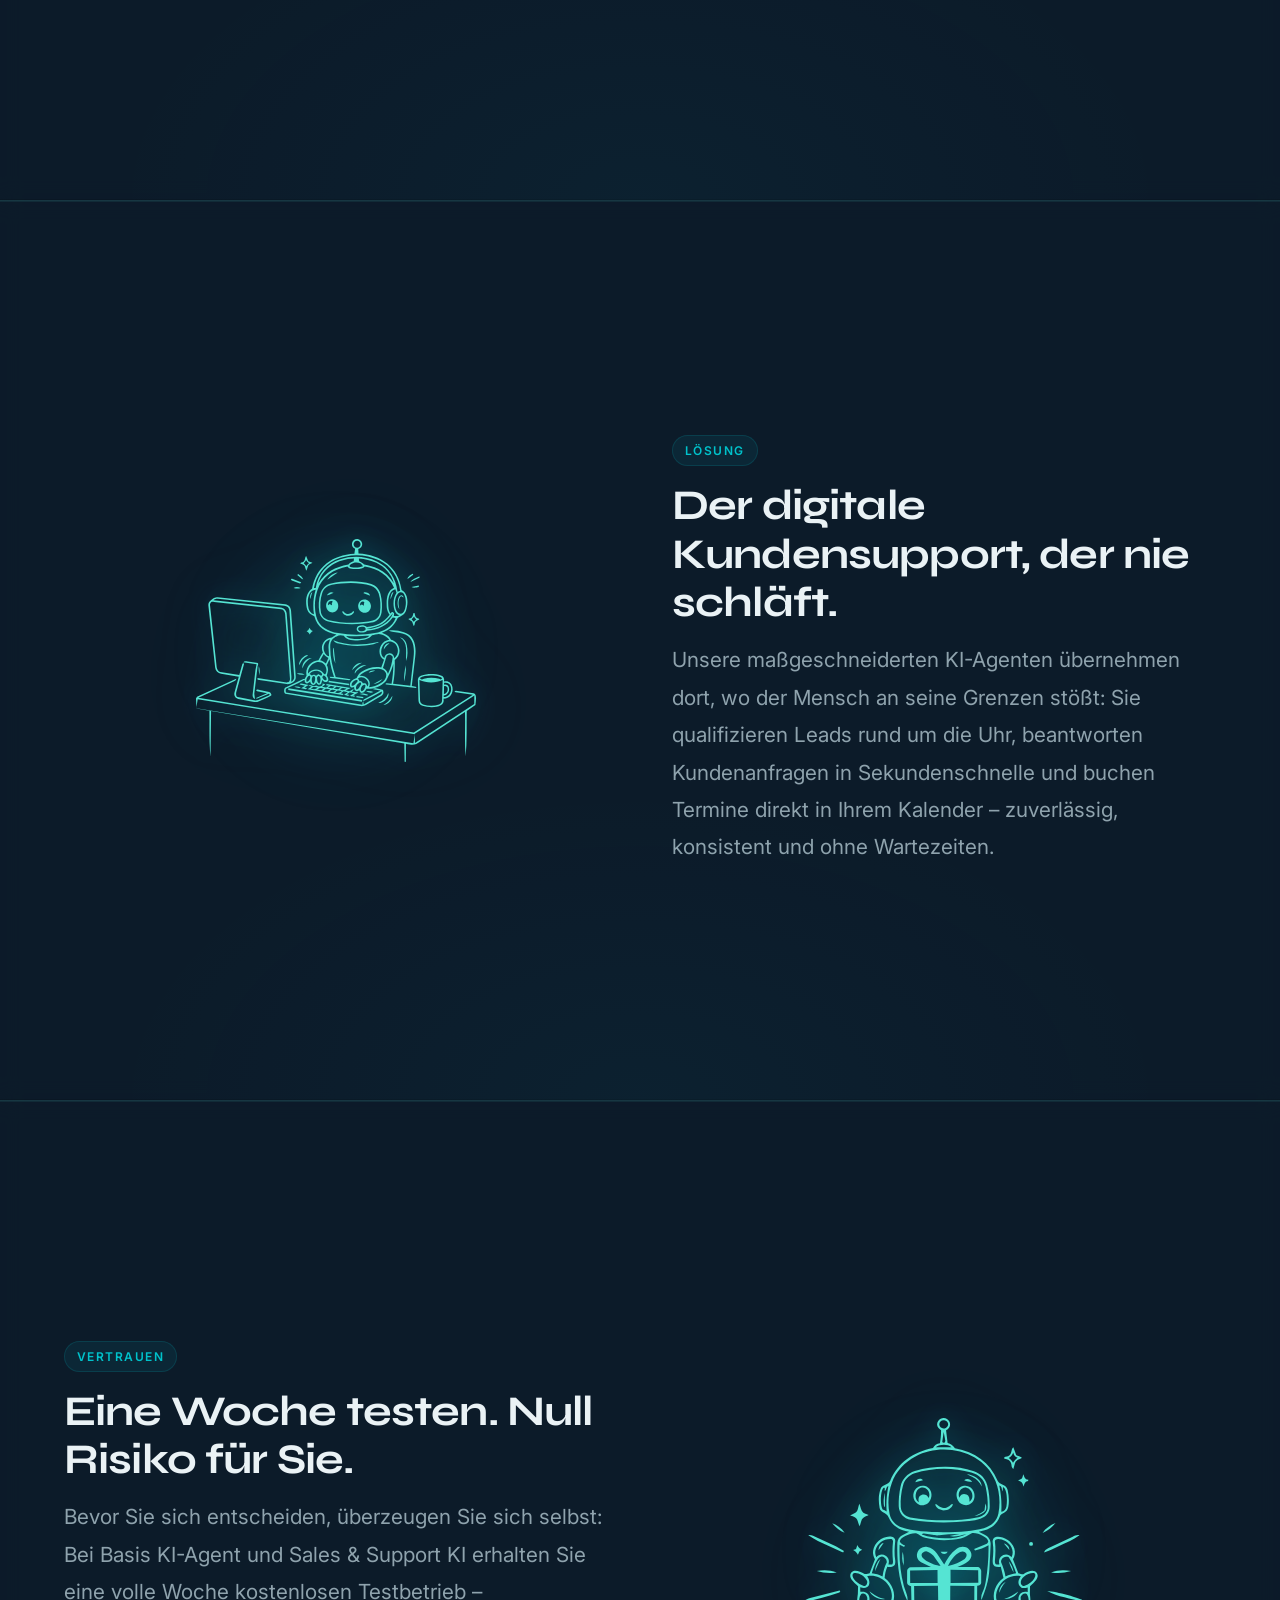
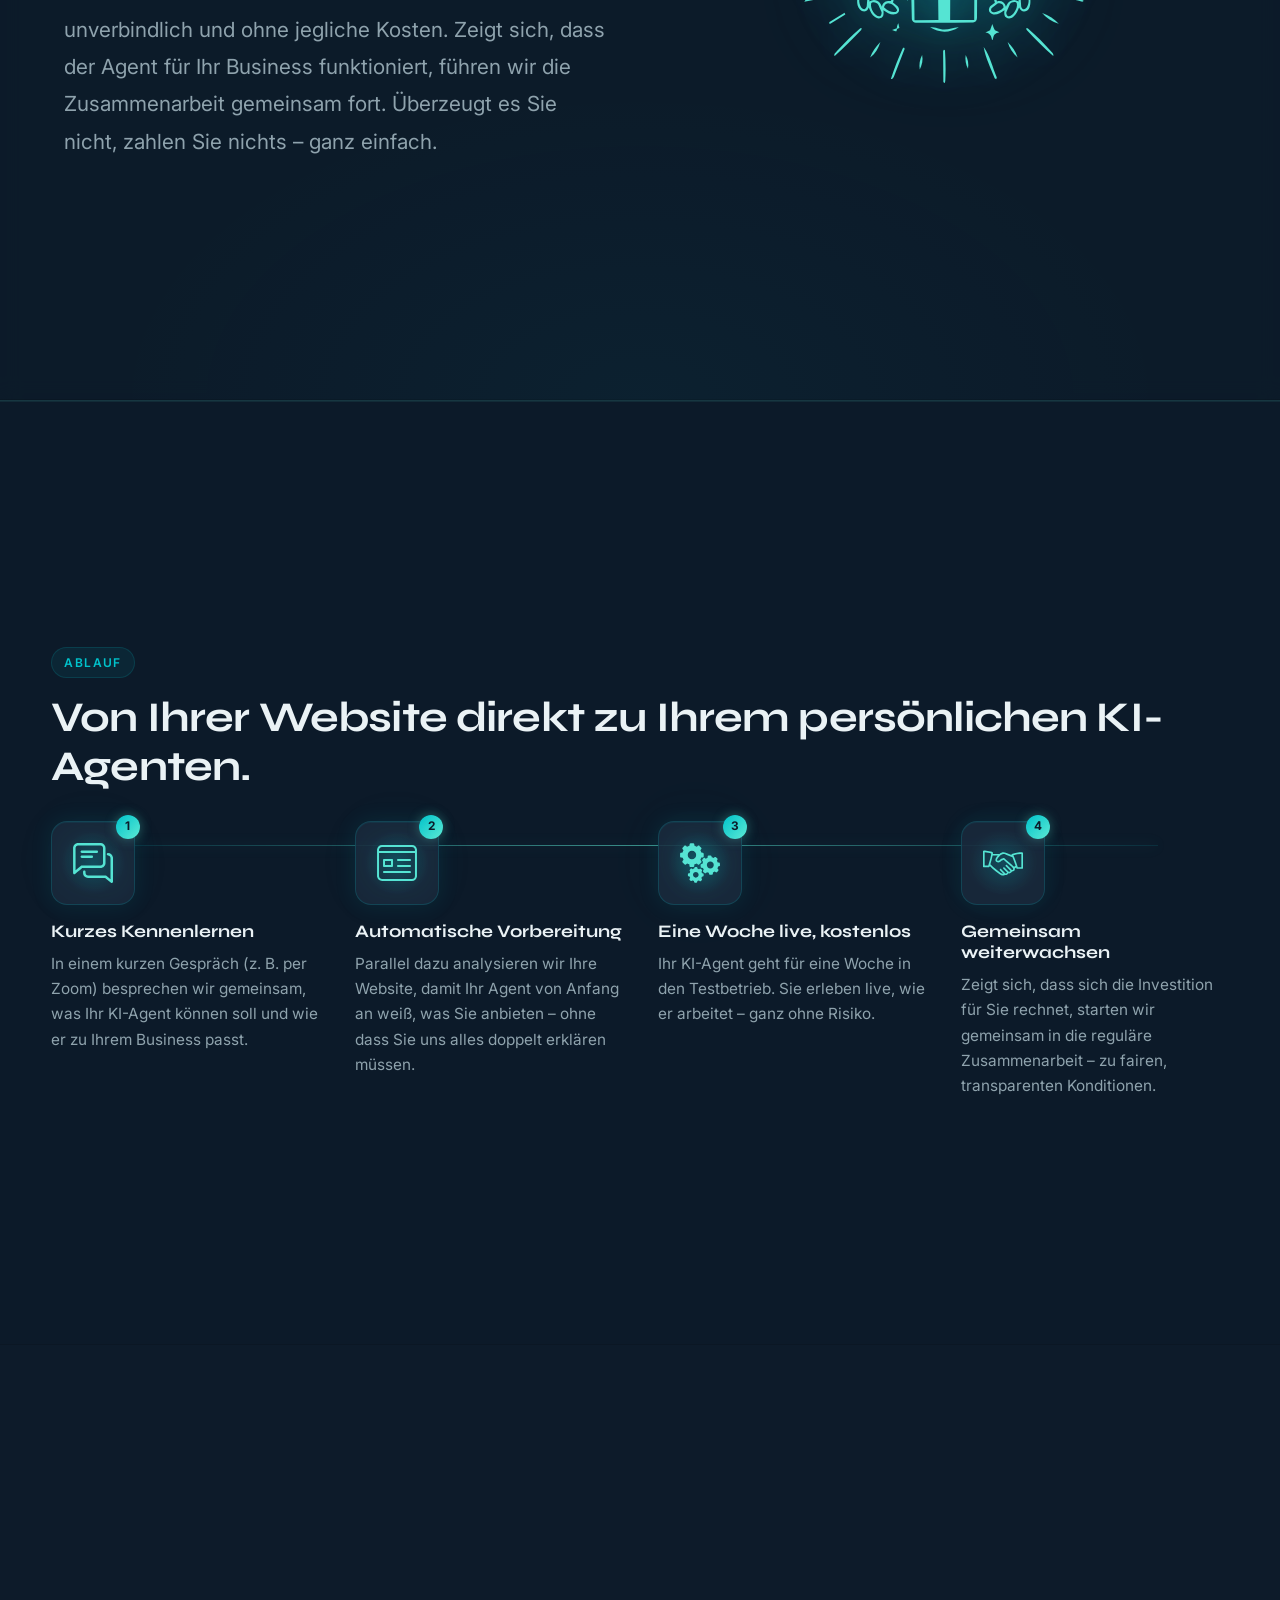
==== commit 1e721e5b: "Fix Ablauf layout, language switcher, favicon" ====
--- a/index.html
+++ b/index.html
@@ -5,6 +5,7 @@
   <meta name="viewport" content="width=device-width, initial-scale=1.0, viewport-fit=cover">
   <meta name="description" content="DEL-systems – Digital Efficiency Labs. KI-Automatisierung für Unternehmen, die smarter skalieren wollen.">
   <title>DEL-systems | Digital Efficiency Labs</title>
+  <link rel="icon" type="image/svg+xml" href="assets/favicon.svg">
   <link rel="preload" href="assets/robot.svg" as="image" type="image/svg+xml">
   <link rel="preload" href="assets/DEL-Logo.svg" as="image" type="image/svg+xml">
   <link rel="preconnect" href="https://fonts.googleapis.com">
--- a/css/styles.css
+++ b/css/styles.css
@@ -2151,30 +2151,22 @@
   display: inline-flex;
   align-items: center;
   justify-content: center;
-  background: rgba(0, 194, 203, 0.08);
-  border: 1px solid rgba(0, 194, 203, 0.22);
-  border-radius: var(--navbar-radius);
-  color: var(--accent-light);
+  background: none;
+  border: none;
+  color: var(--text-muted);
   font-family: var(--font-body);
-  font-size: clamp(0.65rem, 1.8vw, 0.8rem);
-  font-weight: 600;
-  letter-spacing: 0.06em;
+  font-size: clamp(0.68rem, 2.2vw, 0.88rem);
+  font-weight: 500;
+  letter-spacing: 0.01em;
   cursor: pointer;
-  padding: 0.28rem 0.62rem;
-  transition:
-    background 0.25s ease,
-    border-color 0.25s ease,
-    color 0.25s ease,
-    box-shadow 0.25s ease;
+  padding: 0;
+  transition: color 0.3s ease;
   white-space: nowrap;
   line-height: 1;
 }
 
 .lang-switch:hover {
-  background: rgba(0, 194, 203, 0.16);
-  border-color: rgba(0, 194, 203, 0.45);
   color: var(--text-primary);
-  box-shadow: 0 0 14px rgba(0, 194, 203, 0.2);
 }
 
 .lang-switch__label {
@@ -2228,37 +2220,48 @@
   filter: var(--glow-accent-filter);
 }
 
-/* ---- Ablauf section: full-width on desktop ---- */
-
-@media (min-width: 769px) {
-  .story__section--4 .story__inner--flow {
-    max-width: 100%;
-    padding: 0 2vw;
-  }
-
-  .story__section--4 .story__flow {
-    grid-template-columns: repeat(4, minmax(0, 1fr));
-    gap: clamp(1rem, 2.5vw, 2.2rem);
-  }
-}
-
-/* On medium screens keep 4-col but tighter */
+/* ---- Ablauf section: full-width, even columns, opaque background ---- */
+
+.story__section--4 {
+  padding-left: 4vw;
+  padding-right: 4vw;
+  background: rgba(13, 27, 42, 0.98);
+}
+
+.story__section--4 .story__inner--flow {
+  max-width: 100%;
+  width: 100%;
+  padding: 0;
+}
+
+.story__section--4 .story__text {
+  width: 100%;
+  max-width: 100%;
+}
+
+.story__section--4 .story__flow {
+  grid-template-columns: repeat(4, 1fr);
+  gap: clamp(1.2rem, 2.8vw, 2.4rem);
+  width: 100%;
+}
+
+/* On medium screens keep 4-col but scale down */
 @media (min-width: 769px) and (max-width: 1100px) {
   .story__section--4 .story__flow {
-    gap: 1rem;
-  }
-
-  .story__flow-badge {
-    width: 72px;
-    height: 72px;
-  }
-
-  .story__flow-title {
-    font-size: 0.98rem;
-  }
-
-  .story__flow-text {
-    font-size: 0.88rem;
+    gap: clamp(0.8rem, 1.8vw, 1.4rem);
+  }
+
+  .story__section--4 .story__flow-badge {
+    width: 68px;
+    height: 68px;
+  }
+
+  .story__section--4 .story__flow-title {
+    font-size: 0.95rem;
+  }
+
+  .story__section--4 .story__flow-text {
+    font-size: 0.86rem;
   }
 }
 
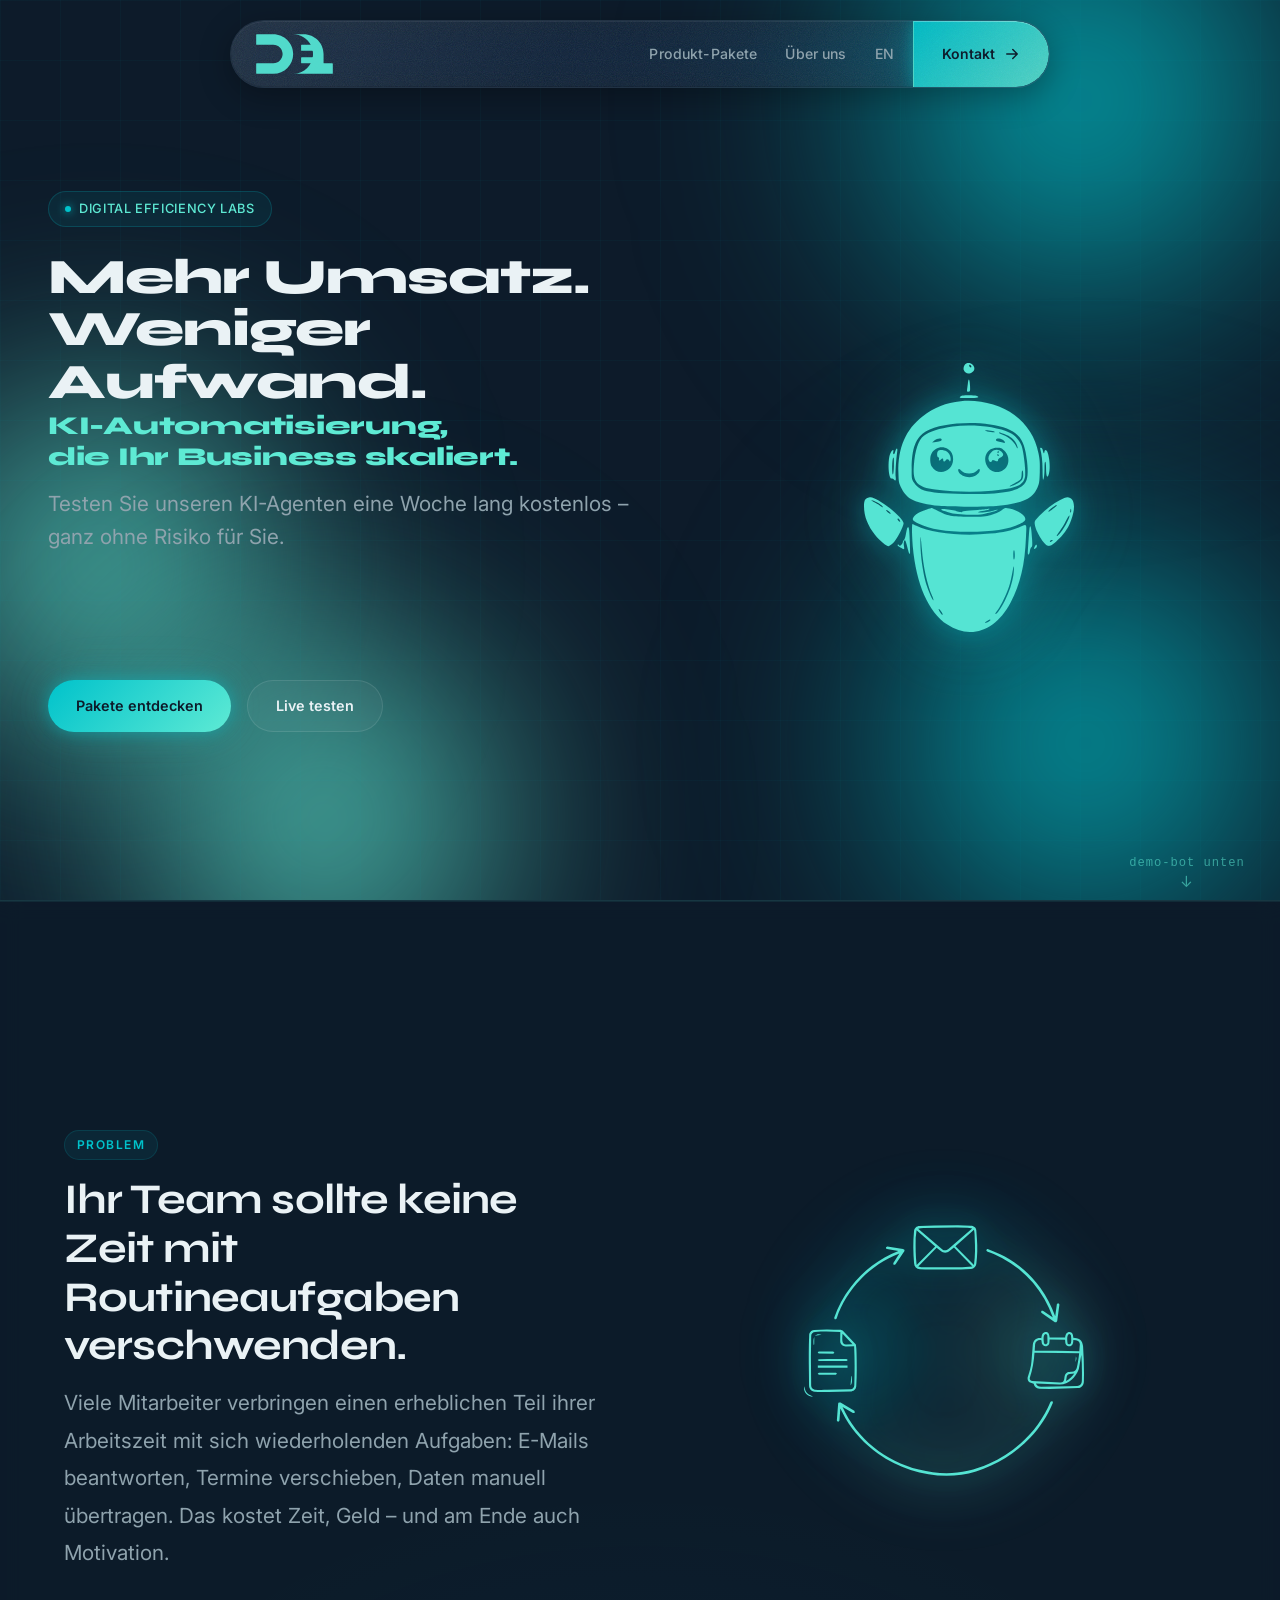
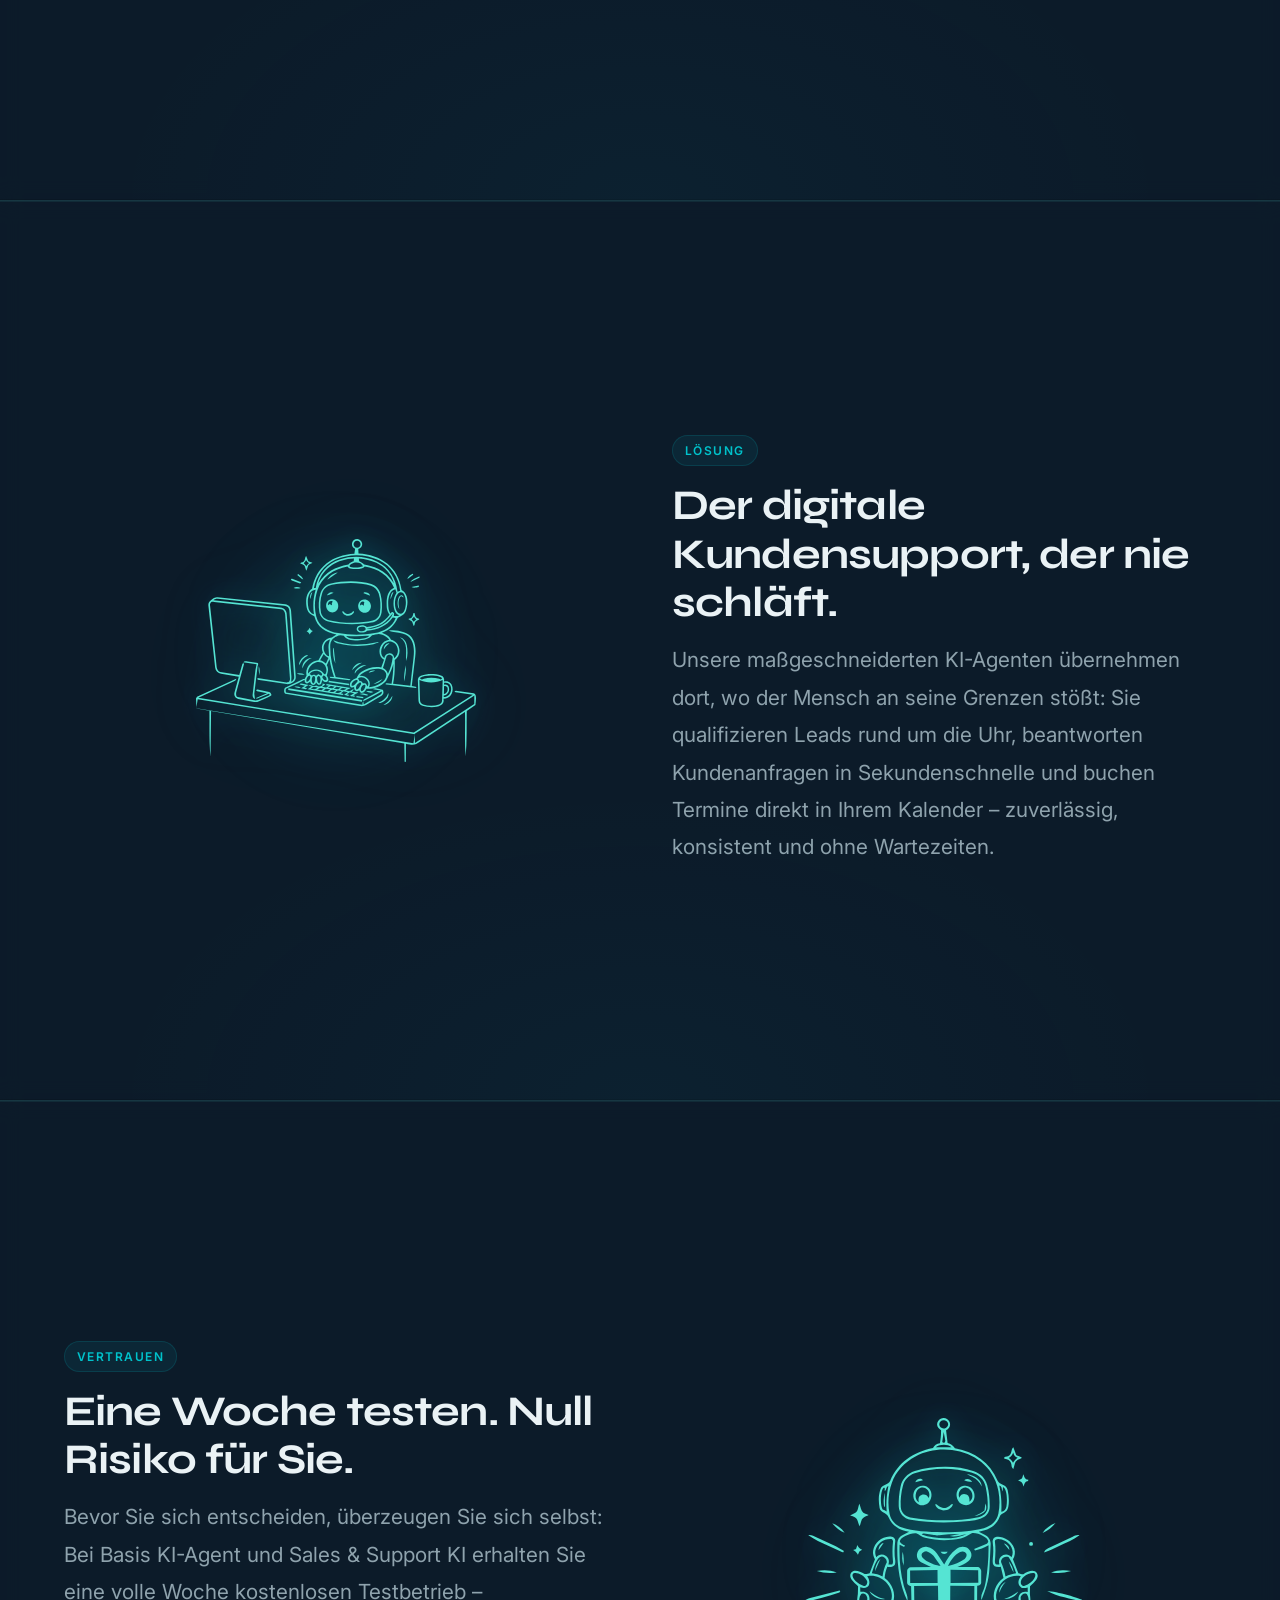
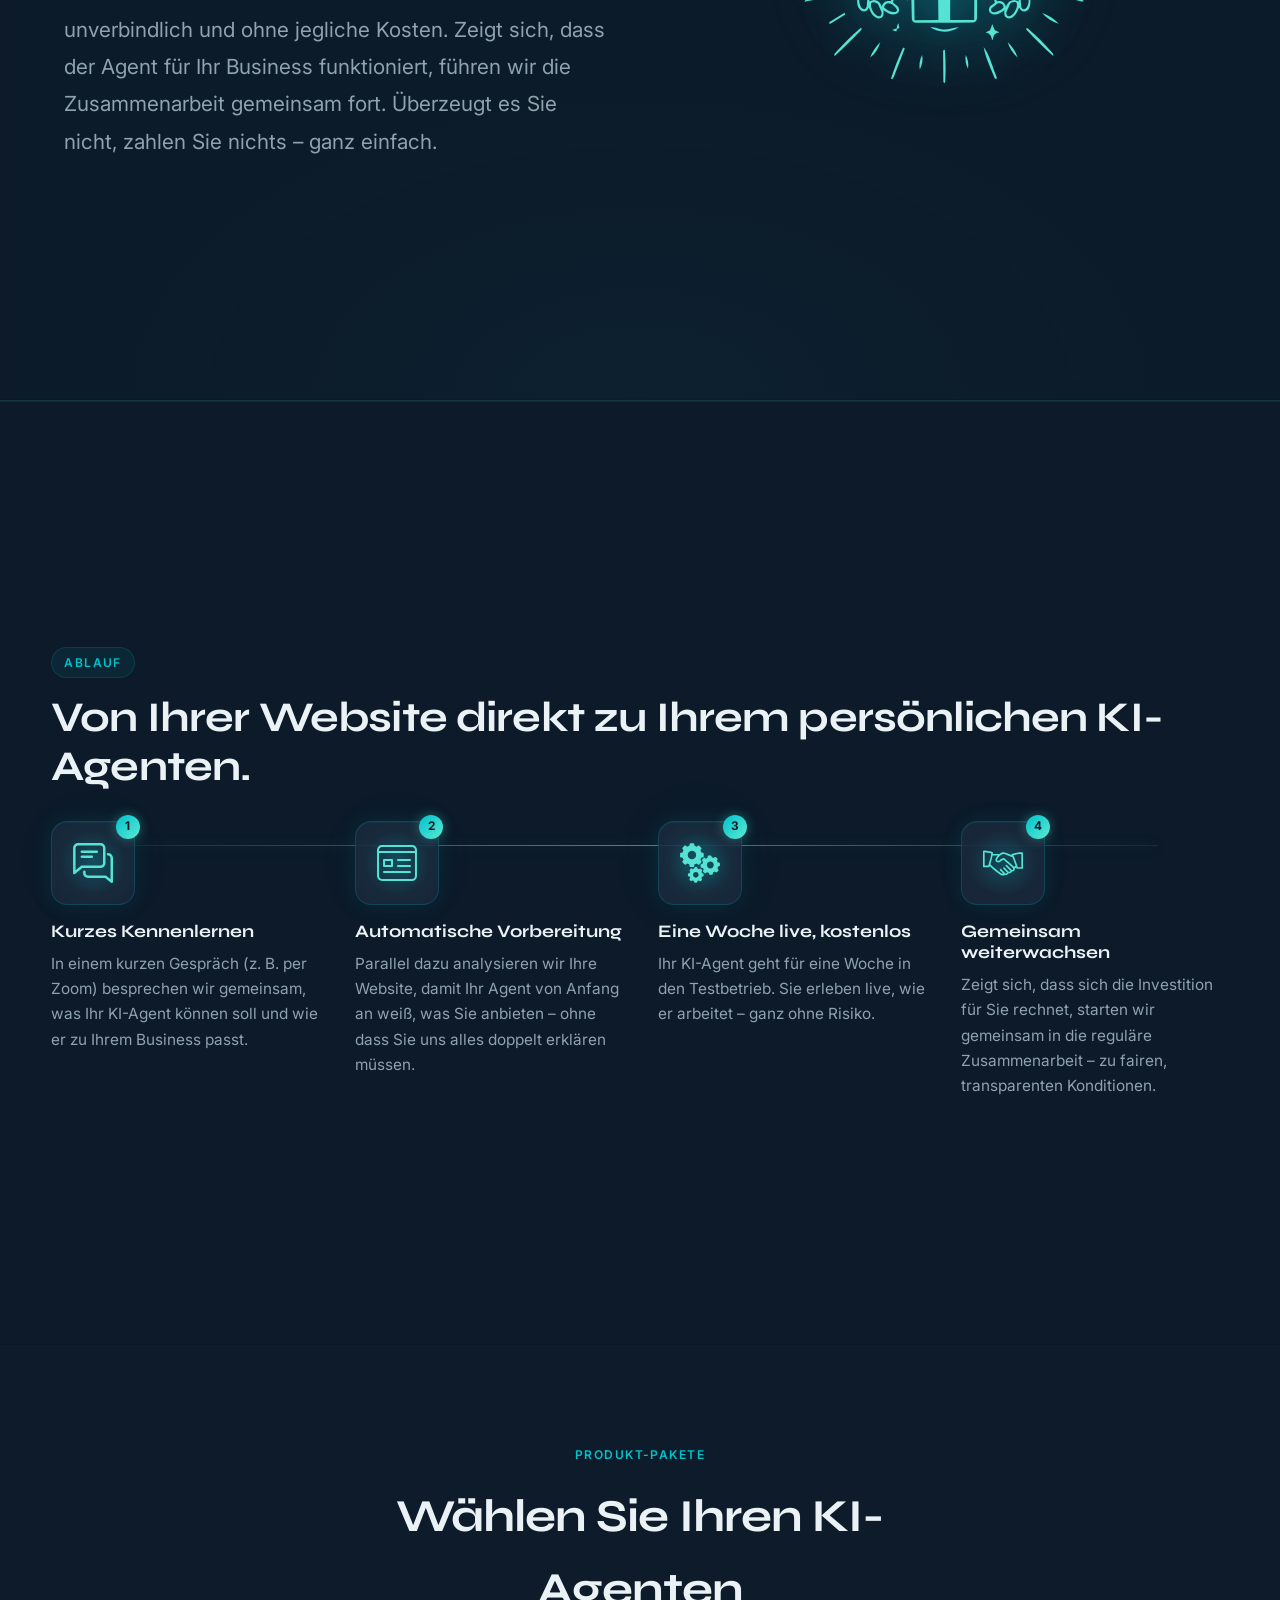
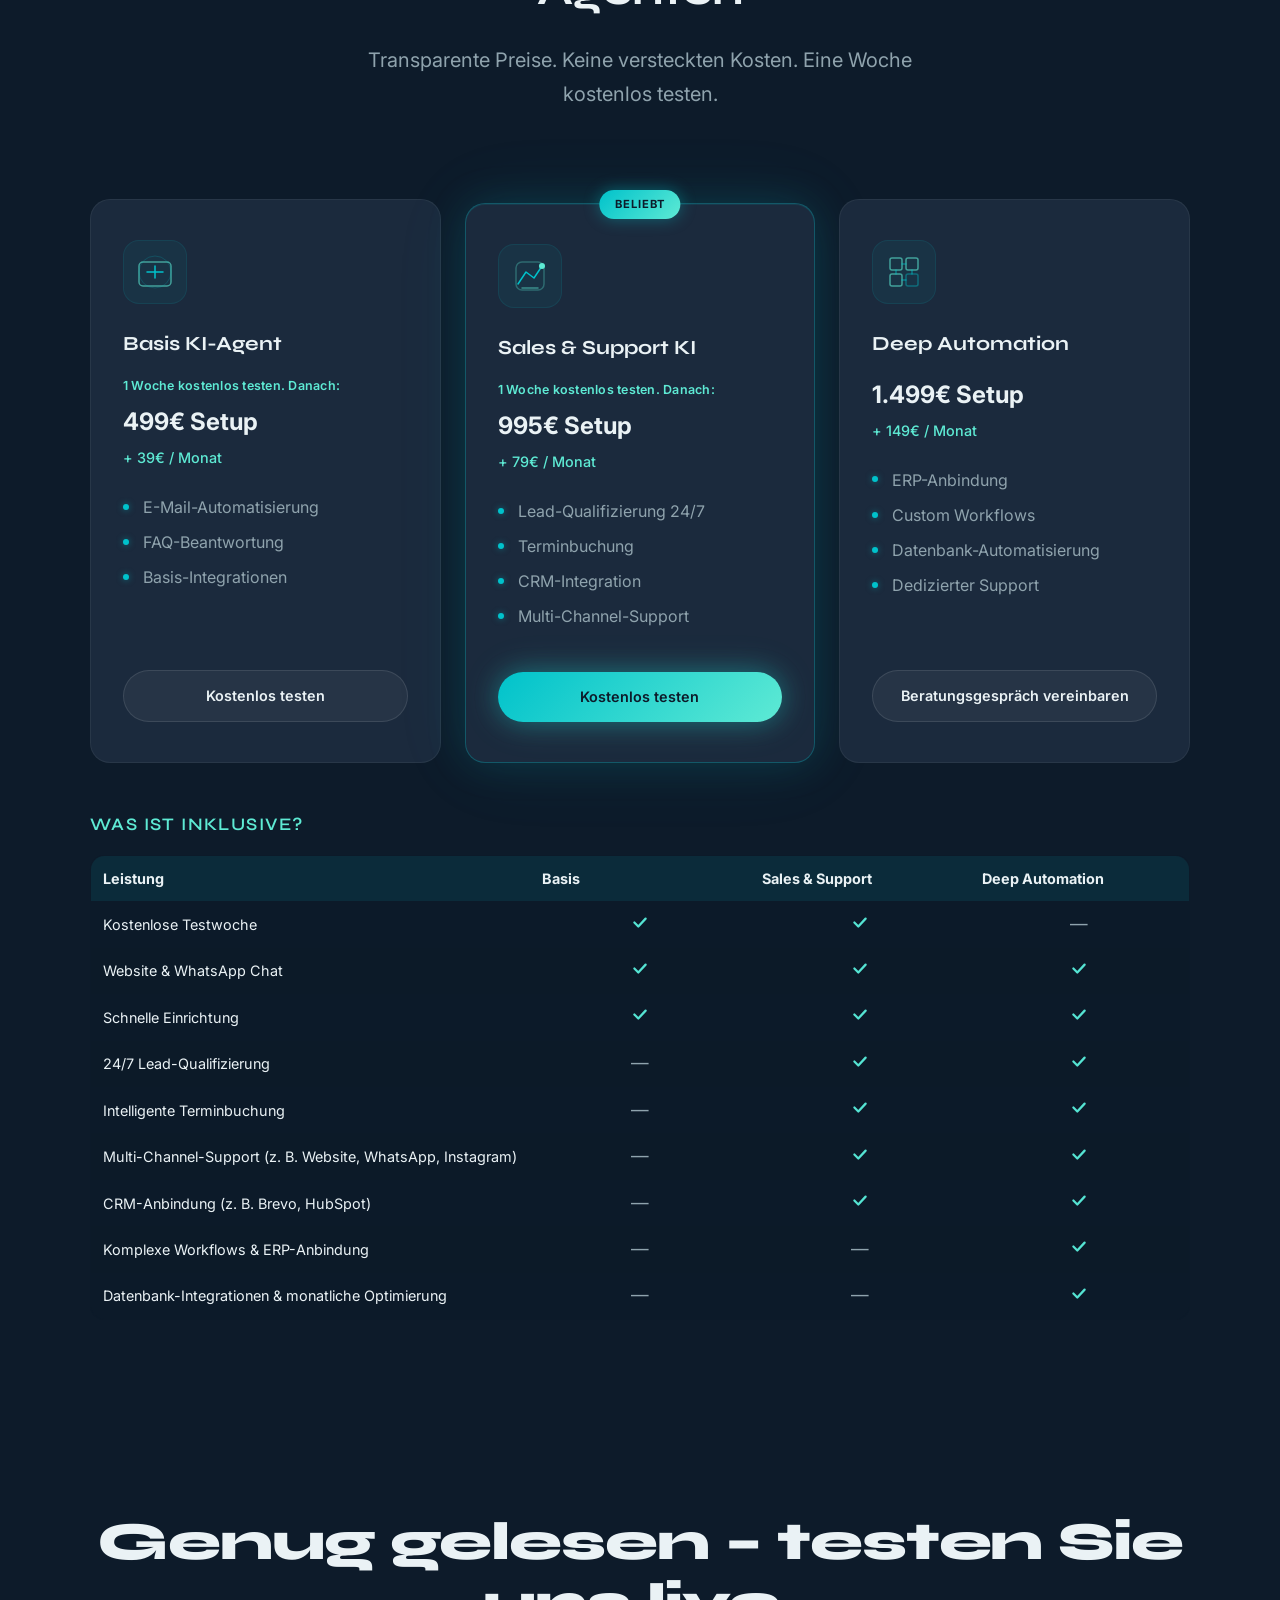
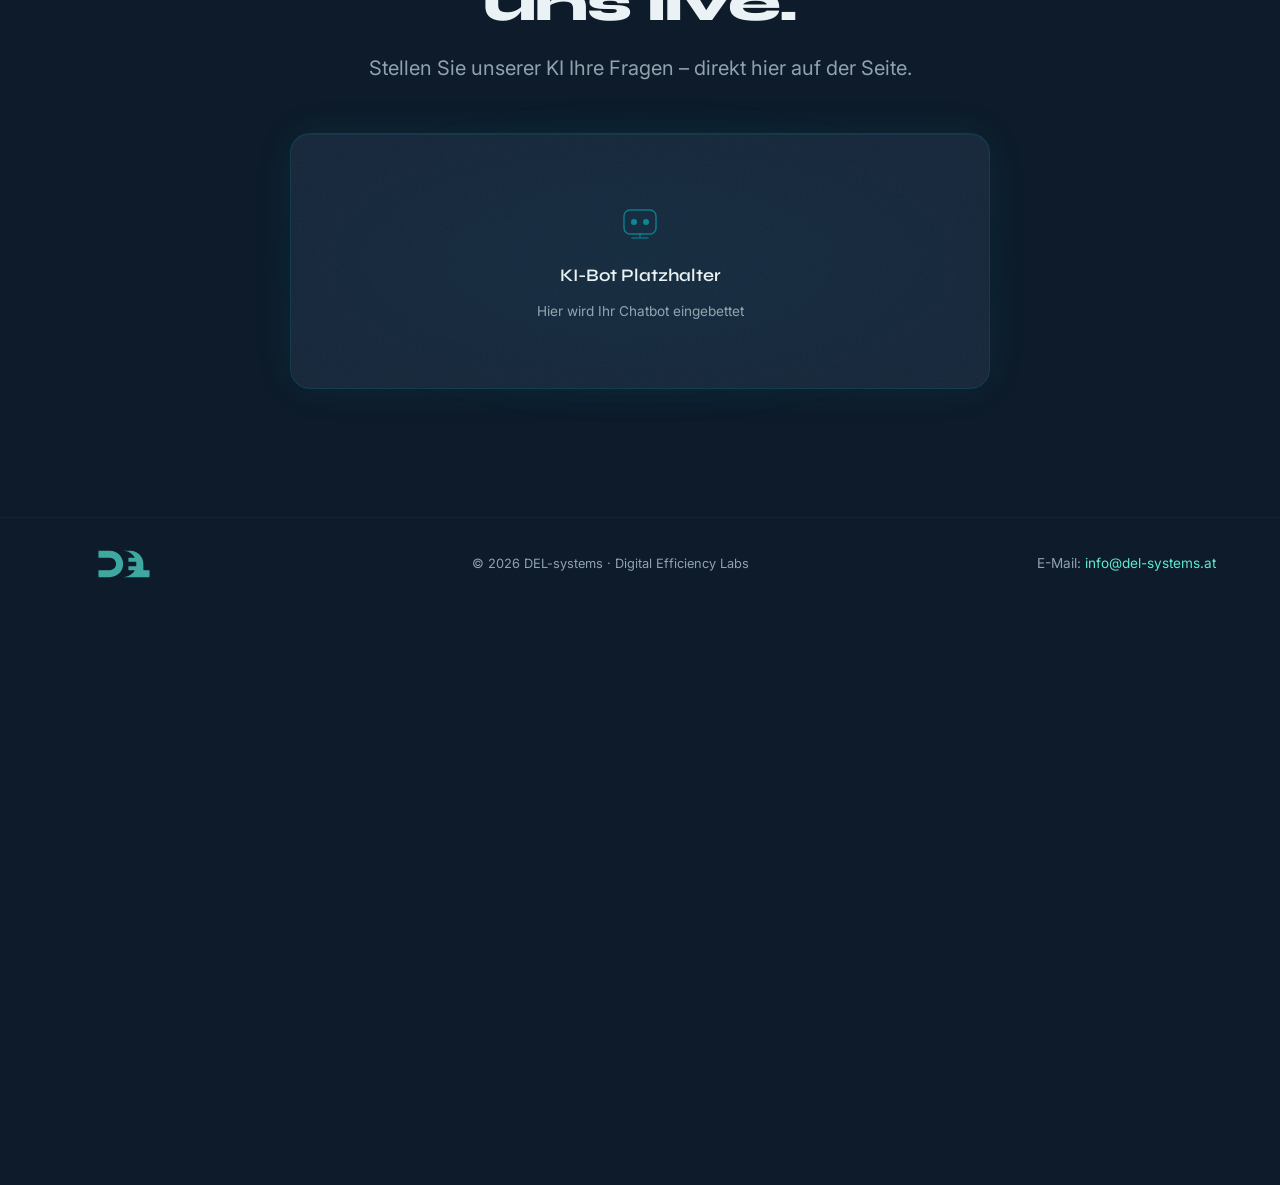
==== commit 3e804aff: "Fix layout, checkmarks, and favicon" ====
--- a/index.html
+++ b/index.html
@@ -5,7 +5,11 @@
   <meta name="viewport" content="width=device-width, initial-scale=1.0, viewport-fit=cover">
   <meta name="description" content="DEL-systems – Digital Efficiency Labs. KI-Automatisierung für Unternehmen, die smarter skalieren wollen.">
   <title>DEL-systems | Digital Efficiency Labs</title>
-  <link rel="icon" type="image/svg+xml" href="assets/favicon.svg">
+  <link rel="icon" type="image/png" sizes="96x96" href="assets/logo/favicon-96x96.png">
+  <link rel="icon" type="image/svg+xml" href="assets/logo/favicon.svg">
+  <link rel="shortcut icon" href="assets/logo/favicon.ico">
+  <link rel="apple-touch-icon" sizes="180x180" href="assets/logo/apple-touch-icon.png">
+  <link rel="manifest" href="assets/logo/site.webmanifest">
   <link rel="preload" href="assets/robot.svg" as="image" type="image/svg+xml">
   <link rel="preload" href="assets/DEL-Logo.svg" as="image" type="image/svg+xml">
   <link rel="preconnect" href="https://fonts.googleapis.com">
@@ -270,39 +274,57 @@
           <tbody>
             <tr>
               <td data-i18n="table.r1">Kostenlose Testwoche</td>
-              <td>✔</td><td>✔</td><td>–</td>
+              <td><span class="tbl-yes" aria-label="Ja"><svg viewBox="0 0 16 16" fill="none" aria-hidden="true"><path d="M3 8.5L6.5 12L13 5" stroke="#55e4d3" stroke-width="2" stroke-linecap="round" stroke-linejoin="round"/></svg></span></td>
+              <td><span class="tbl-yes" aria-label="Ja"><svg viewBox="0 0 16 16" fill="none" aria-hidden="true"><path d="M3 8.5L6.5 12L13 5" stroke="#55e4d3" stroke-width="2" stroke-linecap="round" stroke-linejoin="round"/></svg></span></td>
+              <td><span class="tbl-no" aria-label="Nein">—</span></td>
             </tr>
             <tr>
               <td data-i18n="table.r2">Website &amp; WhatsApp Chat</td>
-              <td>✔</td><td>✔</td><td>✔</td>
+              <td><span class="tbl-yes" aria-label="Ja"><svg viewBox="0 0 16 16" fill="none" aria-hidden="true"><path d="M3 8.5L6.5 12L13 5" stroke="#55e4d3" stroke-width="2" stroke-linecap="round" stroke-linejoin="round"/></svg></span></td>
+              <td><span class="tbl-yes" aria-label="Ja"><svg viewBox="0 0 16 16" fill="none" aria-hidden="true"><path d="M3 8.5L6.5 12L13 5" stroke="#55e4d3" stroke-width="2" stroke-linecap="round" stroke-linejoin="round"/></svg></span></td>
+              <td><span class="tbl-yes" aria-label="Ja"><svg viewBox="0 0 16 16" fill="none" aria-hidden="true"><path d="M3 8.5L6.5 12L13 5" stroke="#55e4d3" stroke-width="2" stroke-linecap="round" stroke-linejoin="round"/></svg></span></td>
             </tr>
             <tr>
               <td data-i18n="table.r3">Schnelle Einrichtung</td>
-              <td>✔</td><td>✔</td><td>✔</td>
+              <td><span class="tbl-yes" aria-label="Ja"><svg viewBox="0 0 16 16" fill="none" aria-hidden="true"><path d="M3 8.5L6.5 12L13 5" stroke="#55e4d3" stroke-width="2" stroke-linecap="round" stroke-linejoin="round"/></svg></span></td>
+              <td><span class="tbl-yes" aria-label="Ja"><svg viewBox="0 0 16 16" fill="none" aria-hidden="true"><path d="M3 8.5L6.5 12L13 5" stroke="#55e4d3" stroke-width="2" stroke-linecap="round" stroke-linejoin="round"/></svg></span></td>
+              <td><span class="tbl-yes" aria-label="Ja"><svg viewBox="0 0 16 16" fill="none" aria-hidden="true"><path d="M3 8.5L6.5 12L13 5" stroke="#55e4d3" stroke-width="2" stroke-linecap="round" stroke-linejoin="round"/></svg></span></td>
             </tr>
             <tr>
               <td data-i18n="table.r4">24/7 Lead-Qualifizierung</td>
-              <td>–</td><td>✔</td><td>✔</td>
+              <td><span class="tbl-no" aria-label="Nein">—</span></td>
+              <td><span class="tbl-yes" aria-label="Ja"><svg viewBox="0 0 16 16" fill="none" aria-hidden="true"><path d="M3 8.5L6.5 12L13 5" stroke="#55e4d3" stroke-width="2" stroke-linecap="round" stroke-linejoin="round"/></svg></span></td>
+              <td><span class="tbl-yes" aria-label="Ja"><svg viewBox="0 0 16 16" fill="none" aria-hidden="true"><path d="M3 8.5L6.5 12L13 5" stroke="#55e4d3" stroke-width="2" stroke-linecap="round" stroke-linejoin="round"/></svg></span></td>
             </tr>
             <tr>
               <td data-i18n="table.r5">Intelligente Terminbuchung</td>
-              <td>–</td><td>✔</td><td>✔</td>
+              <td><span class="tbl-no" aria-label="Nein">—</span></td>
+              <td><span class="tbl-yes" aria-label="Ja"><svg viewBox="0 0 16 16" fill="none" aria-hidden="true"><path d="M3 8.5L6.5 12L13 5" stroke="#55e4d3" stroke-width="2" stroke-linecap="round" stroke-linejoin="round"/></svg></span></td>
+              <td><span class="tbl-yes" aria-label="Ja"><svg viewBox="0 0 16 16" fill="none" aria-hidden="true"><path d="M3 8.5L6.5 12L13 5" stroke="#55e4d3" stroke-width="2" stroke-linecap="round" stroke-linejoin="round"/></svg></span></td>
             </tr>
             <tr>
               <td data-i18n="table.r6">Multi-Channel-Support (z.&nbsp;B. Website, WhatsApp, Instagram)</td>
-              <td>–</td><td>✔</td><td>✔</td>
+              <td><span class="tbl-no" aria-label="Nein">—</span></td>
+              <td><span class="tbl-yes" aria-label="Ja"><svg viewBox="0 0 16 16" fill="none" aria-hidden="true"><path d="M3 8.5L6.5 12L13 5" stroke="#55e4d3" stroke-width="2" stroke-linecap="round" stroke-linejoin="round"/></svg></span></td>
+              <td><span class="tbl-yes" aria-label="Ja"><svg viewBox="0 0 16 16" fill="none" aria-hidden="true"><path d="M3 8.5L6.5 12L13 5" stroke="#55e4d3" stroke-width="2" stroke-linecap="round" stroke-linejoin="round"/></svg></span></td>
             </tr>
             <tr>
               <td data-i18n="table.r7">CRM-Anbindung (z.&nbsp;B. Brevo, HubSpot)</td>
-              <td>–</td><td>✔</td><td>✔</td>
+              <td><span class="tbl-no" aria-label="Nein">—</span></td>
+              <td><span class="tbl-yes" aria-label="Ja"><svg viewBox="0 0 16 16" fill="none" aria-hidden="true"><path d="M3 8.5L6.5 12L13 5" stroke="#55e4d3" stroke-width="2" stroke-linecap="round" stroke-linejoin="round"/></svg></span></td>
+              <td><span class="tbl-yes" aria-label="Ja"><svg viewBox="0 0 16 16" fill="none" aria-hidden="true"><path d="M3 8.5L6.5 12L13 5" stroke="#55e4d3" stroke-width="2" stroke-linecap="round" stroke-linejoin="round"/></svg></span></td>
             </tr>
             <tr>
               <td data-i18n="table.r8">Komplexe Workflows &amp; ERP-Anbindung</td>
-              <td>–</td><td>–</td><td>✔</td>
+              <td><span class="tbl-no" aria-label="Nein">—</span></td>
+              <td><span class="tbl-no" aria-label="Nein">—</span></td>
+              <td><span class="tbl-yes" aria-label="Ja"><svg viewBox="0 0 16 16" fill="none" aria-hidden="true"><path d="M3 8.5L6.5 12L13 5" stroke="#55e4d3" stroke-width="2" stroke-linecap="round" stroke-linejoin="round"/></svg></span></td>
             </tr>
             <tr>
               <td data-i18n="table.r9">Datenbank-Integrationen &amp; monatliche Optimierung</td>
-              <td>–</td><td>–</td><td>✔</td>
+              <td><span class="tbl-no" aria-label="Nein">—</span></td>
+              <td><span class="tbl-no" aria-label="Nein">—</span></td>
+              <td><span class="tbl-yes" aria-label="Ja"><svg viewBox="0 0 16 16" fill="none" aria-hidden="true"><path d="M3 8.5L6.5 12L13 5" stroke="#55e4d3" stroke-width="2" stroke-linecap="round" stroke-linejoin="round"/></svg></span></td>
             </tr>
           </tbody>
         </table>
--- a/css/styles.css
+++ b/css/styles.css
@@ -2145,6 +2145,26 @@
   }
 }
 
+/* ---- Table check/cross indicators ---- */
+
+.tbl-yes {
+  display: inline-flex;
+  align-items: center;
+  justify-content: center;
+}
+
+.tbl-yes svg {
+  width: 18px;
+  height: 18px;
+  flex-shrink: 0;
+}
+
+.tbl-no {
+  color: var(--text-muted);
+  font-size: 1.1rem;
+  line-height: 1;
+}
+
 /* ---- Language Switcher ---- */
 
 .lang-switch {
@@ -2239,10 +2259,12 @@
   max-width: 100%;
 }
 
-.story__section--4 .story__flow {
-  grid-template-columns: repeat(4, 1fr);
-  gap: clamp(1.2rem, 2.8vw, 2.4rem);
-  width: 100%;
+@media (min-width: 769px) {
+  .story__section--4 .story__flow {
+    grid-template-columns: repeat(4, 1fr);
+    gap: clamp(1.2rem, 2.8vw, 2.4rem);
+    width: 100%;
+  }
 }
 
 /* On medium screens keep 4-col but scale down */
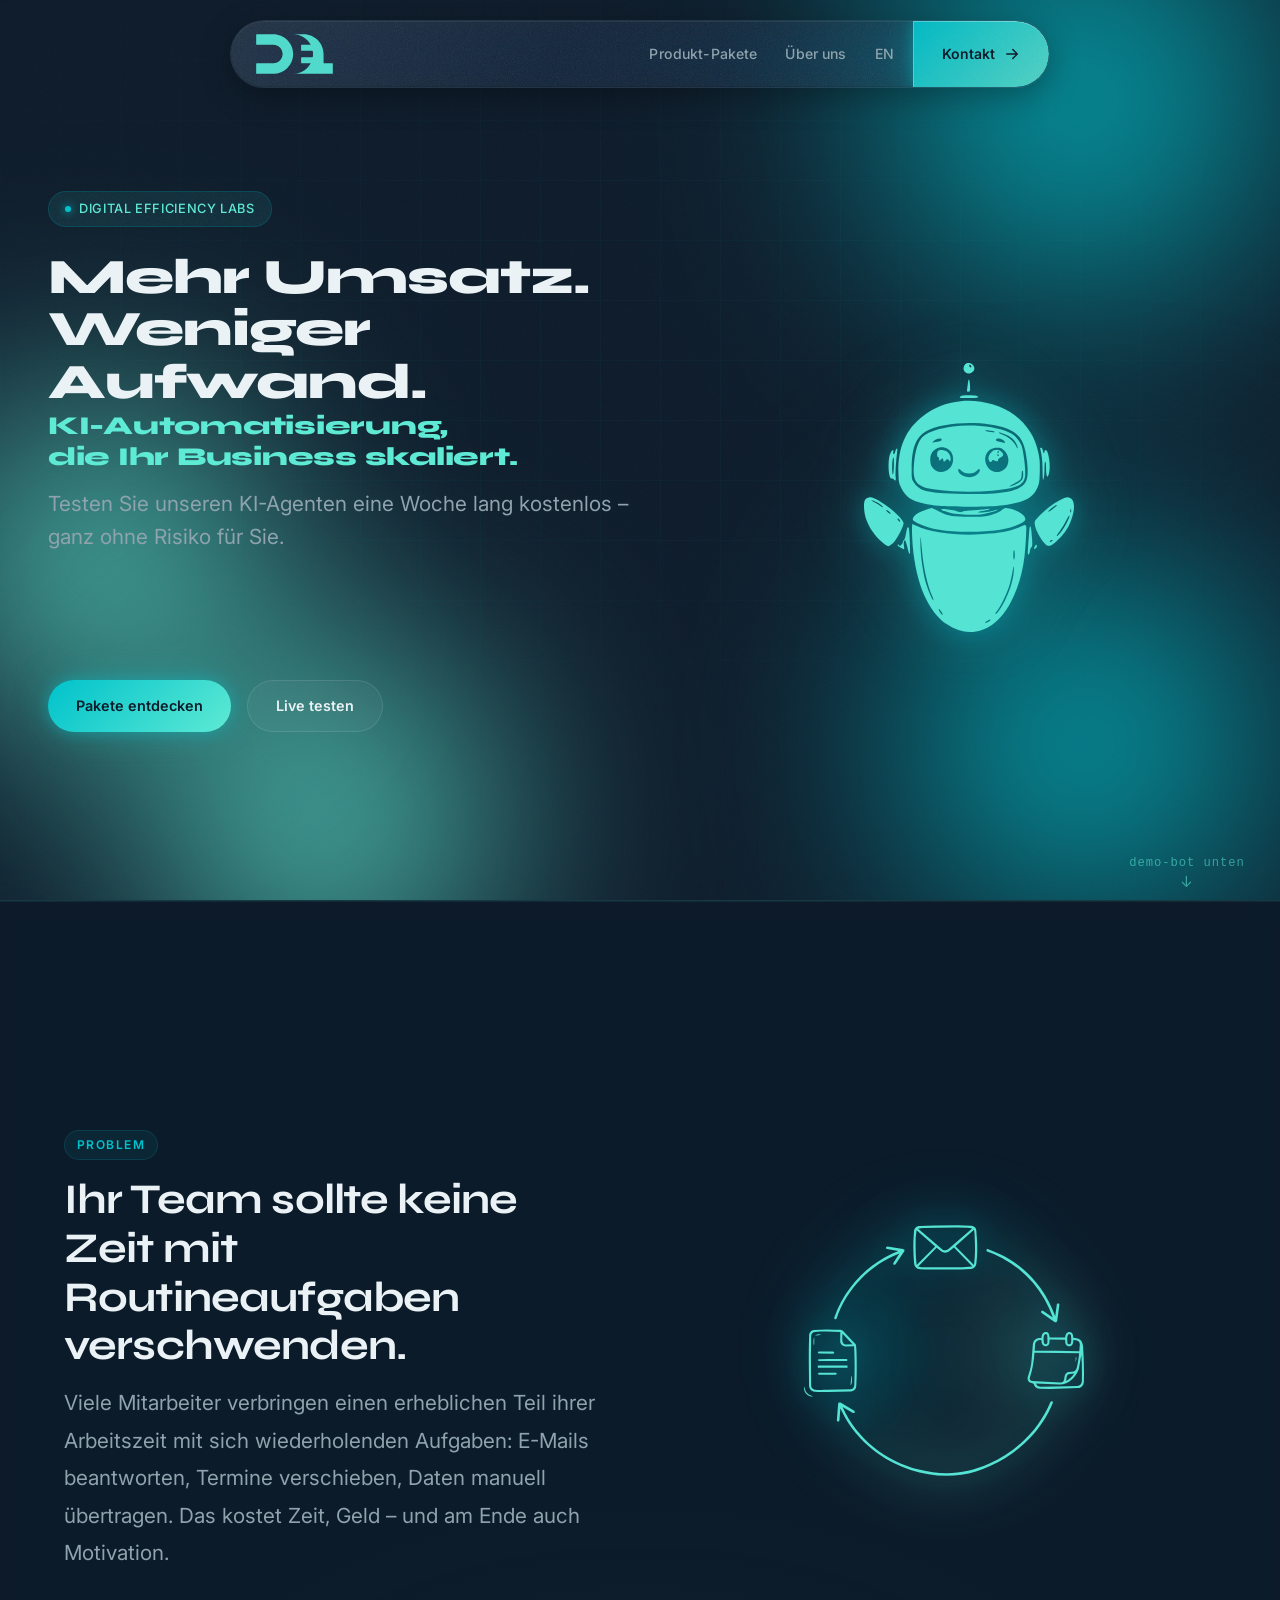
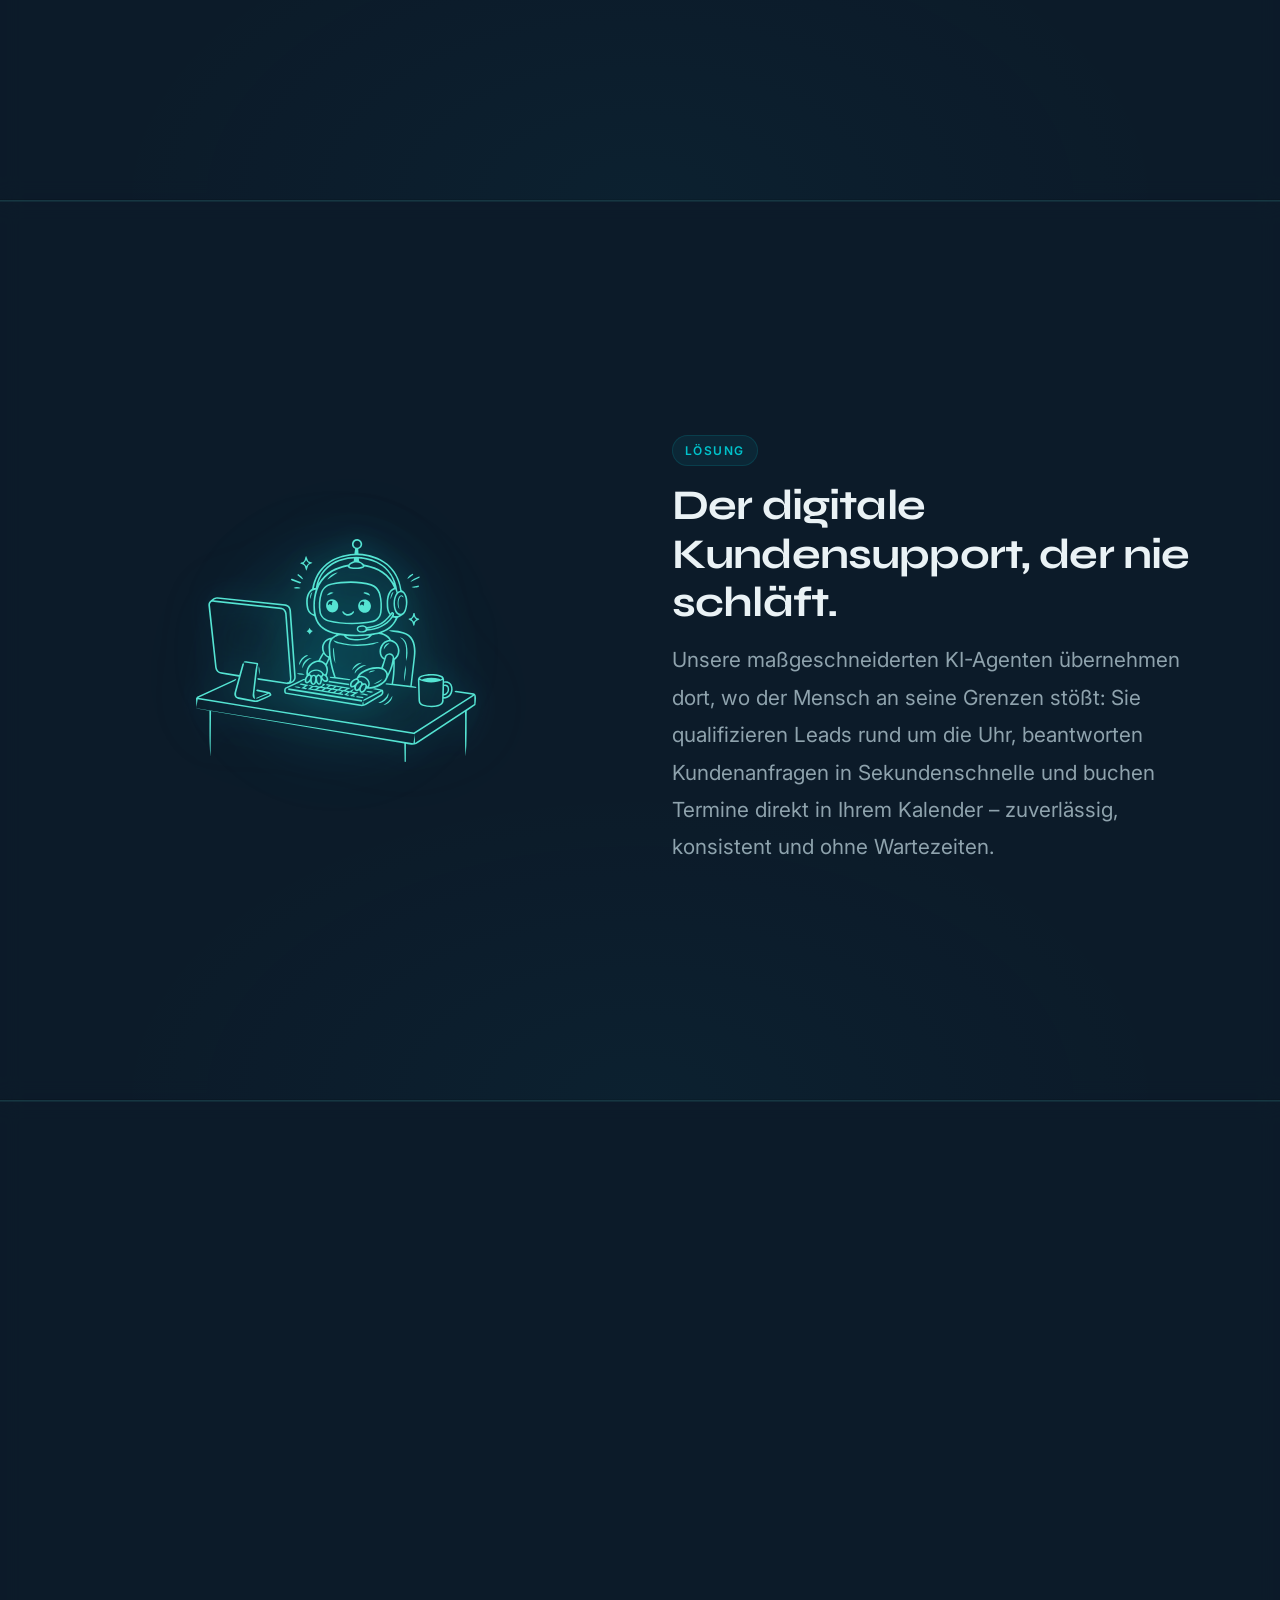
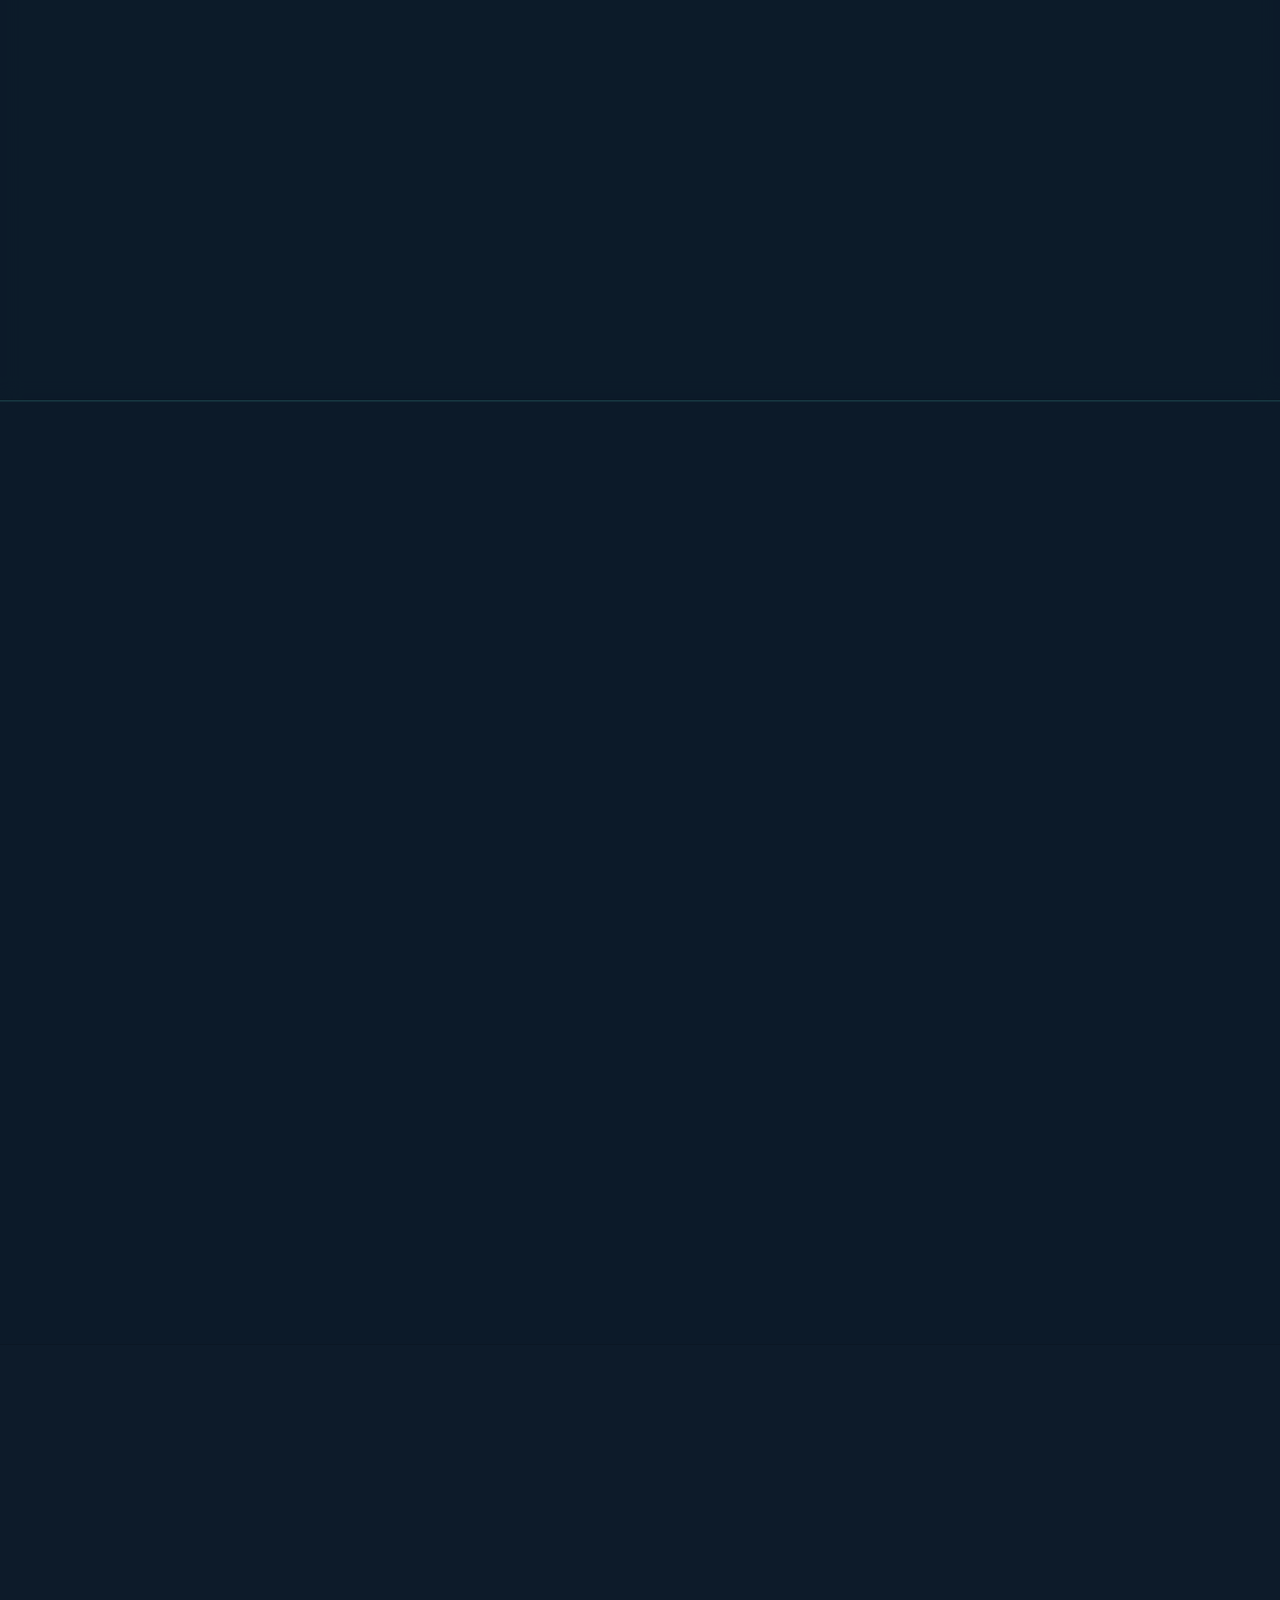
==== commit e08aef18: "Enhance grain, polish design, optimize perf" ====
--- a/index.html
+++ b/index.html
@@ -26,6 +26,7 @@
     <div class="ambient__orb ambient__orb--3"></div>
     <div class="ambient__orb ambient__orb--4"></div>
     <div class="ambient__grid"></div>
+    <div class="ambient__grain"></div>
   </div>
 
   <!-- Floating Glass Navbar -->
--- a/css/styles.css
+++ b/css/styles.css
@@ -194,7 +194,20 @@
     linear-gradient(rgba(0, 194, 203, 0.035) 1px, transparent 1px),
     linear-gradient(90deg, rgba(0, 194, 203, 0.035) 1px, transparent 1px);
   background-size: 60px 60px;
-  opacity: 1;
+  -webkit-mask-image: radial-gradient(ellipse 80% 60% at 50% 40%, #000 30%, transparent 85%);
+  mask-image: radial-gradient(ellipse 80% 60% at 50% 40%, #000 30%, transparent 85%);
+}
+
+/* Full-page film grain – sits above orbs, below content */
+.ambient__grain {
+  position: absolute;
+  inset: 0;
+  background-image: var(--grain-svg);
+  background-size: 200px 200px;
+  opacity: 0.035;
+  mix-blend-mode: overlay;
+  pointer-events: none;
+  will-change: opacity;
 }
 
 /* Grainy liquid glass utility */
@@ -467,6 +480,7 @@
 }
 
 .hero__badge {
+  position: relative;
   display: inline-flex;
   align-self: flex-start;
   width: fit-content;
@@ -483,6 +497,18 @@
   background: rgba(0, 194, 203, 0.08);
   border: 1px solid rgba(0, 194, 203, 0.2);
   margin-bottom: 1.5rem;
+  overflow: hidden;
+}
+
+.hero__badge::before {
+  content: "";
+  position: absolute;
+  inset: 0;
+  background-image: var(--grain-svg);
+  background-size: 100px 100px;
+  opacity: 0.06;
+  mix-blend-mode: overlay;
+  pointer-events: none;
 }
 
 .hero__badge-dot {
@@ -834,6 +860,19 @@
   box-shadow:
     0 0 22px rgba(0, 194, 203, 0.1),
     inset 0 1px 0 rgba(0, 194, 203, 0.08);
+  overflow: hidden;
+}
+
+.story__flow-badge::after {
+  content: "";
+  position: absolute;
+  inset: 0;
+  background-image: var(--grain-svg);
+  background-size: 84px 84px;
+  opacity: 0.06;
+  mix-blend-mode: overlay;
+  pointer-events: none;
+}
 }
 
 .story__flow-badge::before {
@@ -1005,6 +1044,7 @@
 }
 
 .pricing__table {
+  position: relative;
   width: 100%;
   border-collapse: collapse;
   table-layout: fixed;
@@ -1015,6 +1055,23 @@
   border: 1px solid rgba(94, 234, 212, 0.2);
 }
 
+.pricing__table::before {
+  content: "";
+  position: absolute;
+  inset: 0;
+  background-image: var(--grain-svg);
+  background-size: 200px 200px;
+  opacity: 0.04;
+  mix-blend-mode: overlay;
+  pointer-events: none;
+  z-index: 0;
+}
+
+.pricing__table > * {
+  position: relative;
+  z-index: 1;
+}
+
 .pricing__table th,
 .pricing__table td {
   padding: 0.7rem 0.75rem;
@@ -1058,13 +1115,32 @@
   border-radius: 1.25rem;
   background: var(--bg-surface);
   border: 1px solid rgba(255, 255, 255, 0.06);
-  transition: transform 0.4s var(--ease-out-expo), border-color 0.3s ease;
+  transition: transform 0.4s var(--ease-out-expo), border-color 0.3s ease, box-shadow 0.4s ease;
   overflow: visible;
 }
 
+.pricing-card::before {
+  content: "";
+  position: absolute;
+  inset: 0;
+  border-radius: inherit;
+  background-image: var(--grain-svg);
+  background-size: 180px 180px;
+  opacity: 0.04;
+  mix-blend-mode: overlay;
+  pointer-events: none;
+  z-index: 0;
+}
+
+.pricing-card > * {
+  position: relative;
+  z-index: 1;
+}
+
 .pricing-card:hover {
-  transform: translateY(-4px);
-  border-color: rgba(0, 194, 203, 0.15);
+  transform: translateY(-6px);
+  border-color: rgba(0, 194, 203, 0.2);
+  box-shadow: 0 20px 60px -20px rgba(0, 0, 0, 0.5), 0 0 30px rgba(0, 194, 203, 0.08);
 }
 
 .pricing-card--featured {
@@ -1075,6 +1151,15 @@
     inset 0 1px 0 rgba(0, 194, 203, 0.1);
   animation: featured-glow 4s ease infinite alternate;
   margin-top: 0.25rem;
+}
+
+.pricing-card--featured:hover {
+  transform: translateY(-8px);
+  border-color: rgba(0, 194, 203, 0.4);
+  box-shadow:
+    0 24px 70px -20px rgba(0, 0, 0, 0.5),
+    0 0 50px rgba(0, 194, 203, 0.18),
+    0 0 100px rgba(0, 194, 203, 0.1);
 }
 
 @keyframes featured-glow {
@@ -2165,6 +2250,28 @@
   line-height: 1;
 }
 
+/* ---- Accessibility: focus-visible ---- */
+
+a:focus-visible,
+button:focus-visible,
+input:focus-visible,
+textarea:focus-visible {
+  outline: 2px solid var(--accent-teal);
+  outline-offset: 3px;
+  border-radius: 4px;
+}
+
+/* ---- Performance: content-visibility ---- */
+
+.story__section,
+.pricing,
+.lead,
+.faq,
+.footer {
+  content-visibility: auto;
+  contain-intrinsic-size: auto 600px;
+}
+
 /* ---- Language Switcher ---- */
 
 .lang-switch {
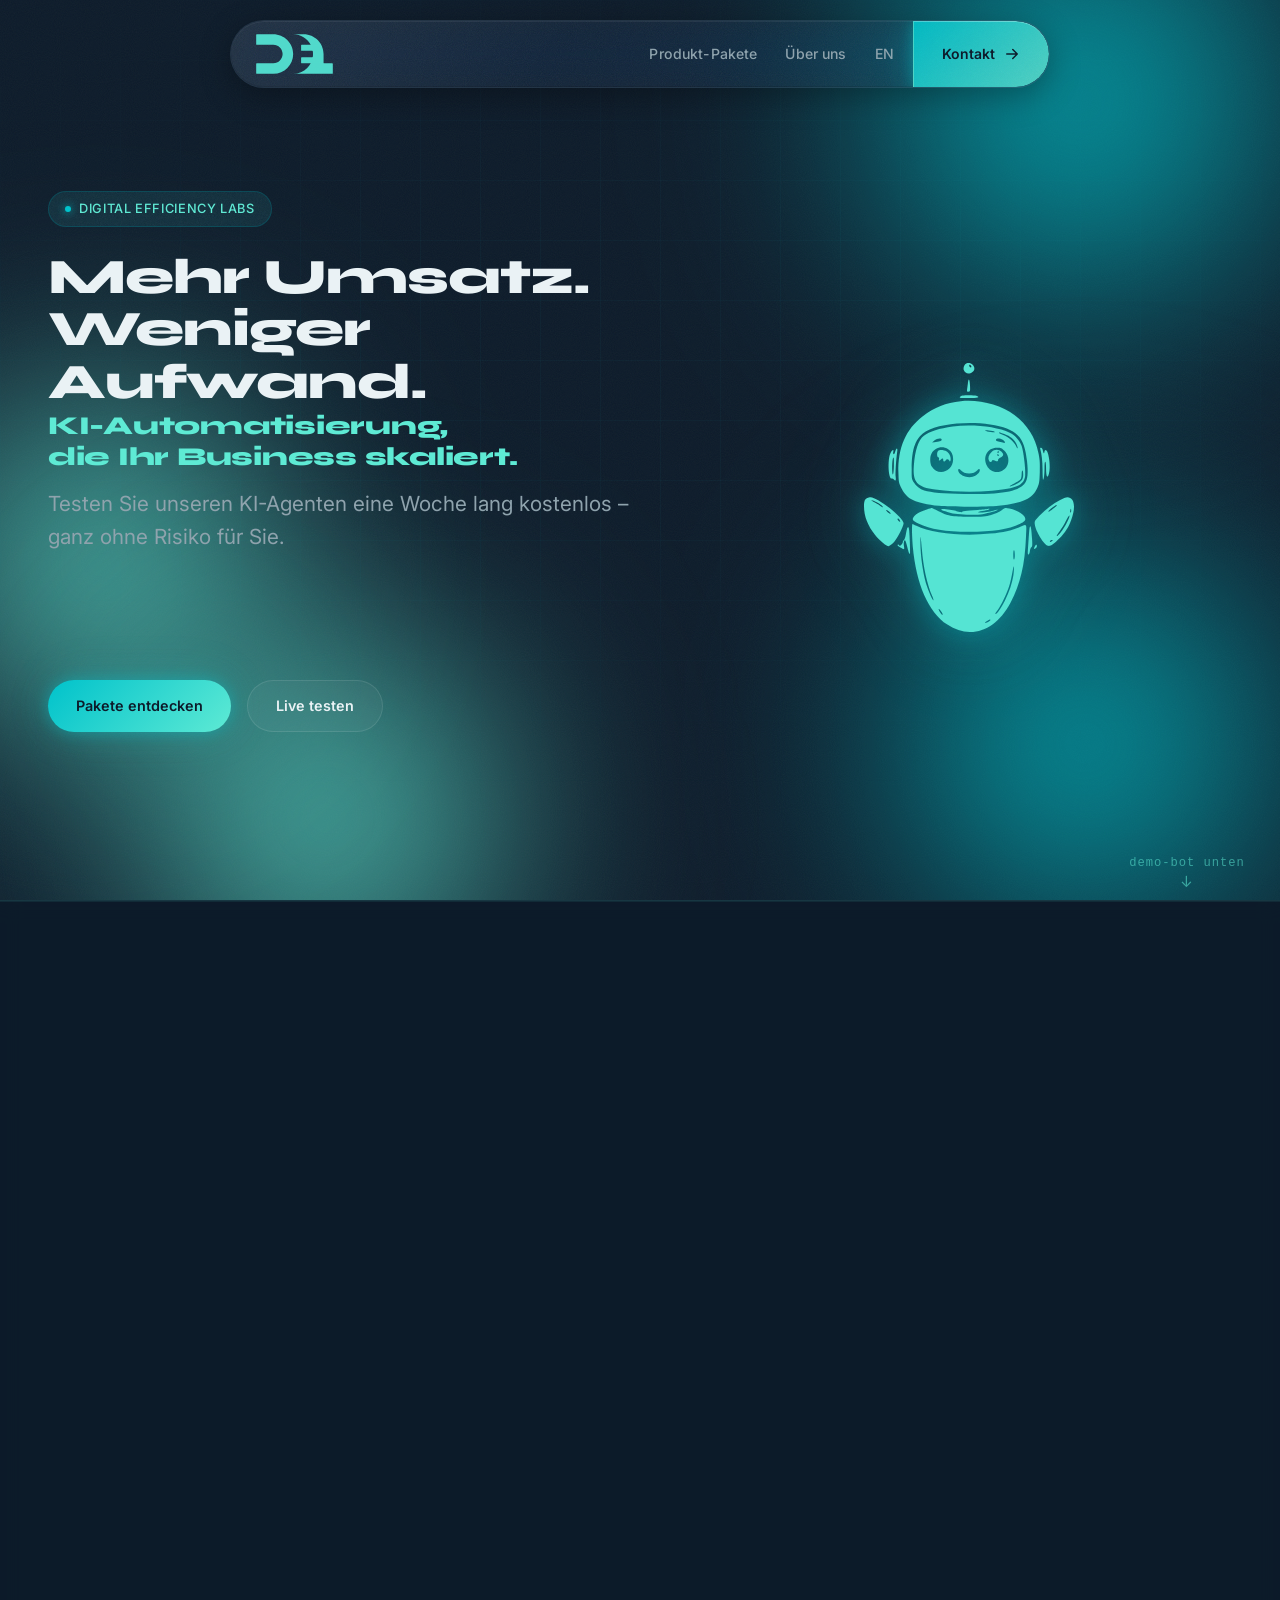
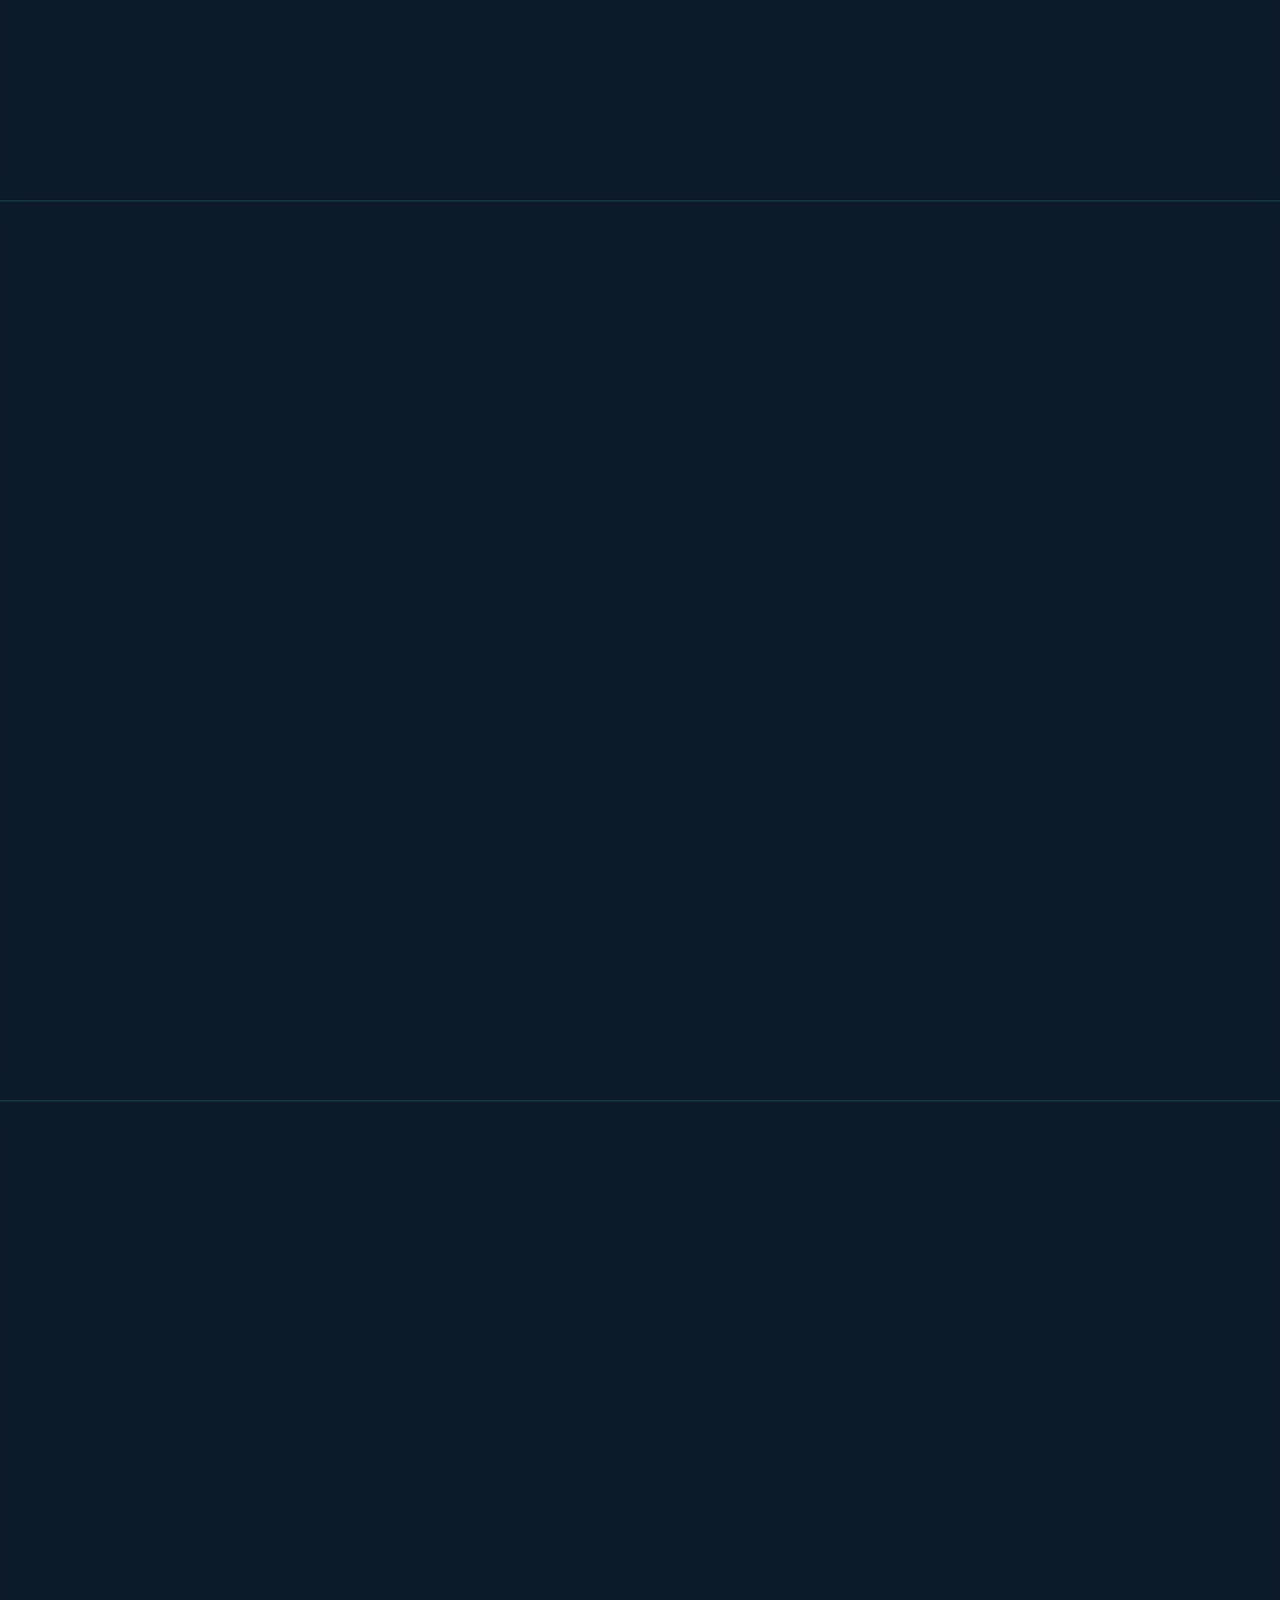
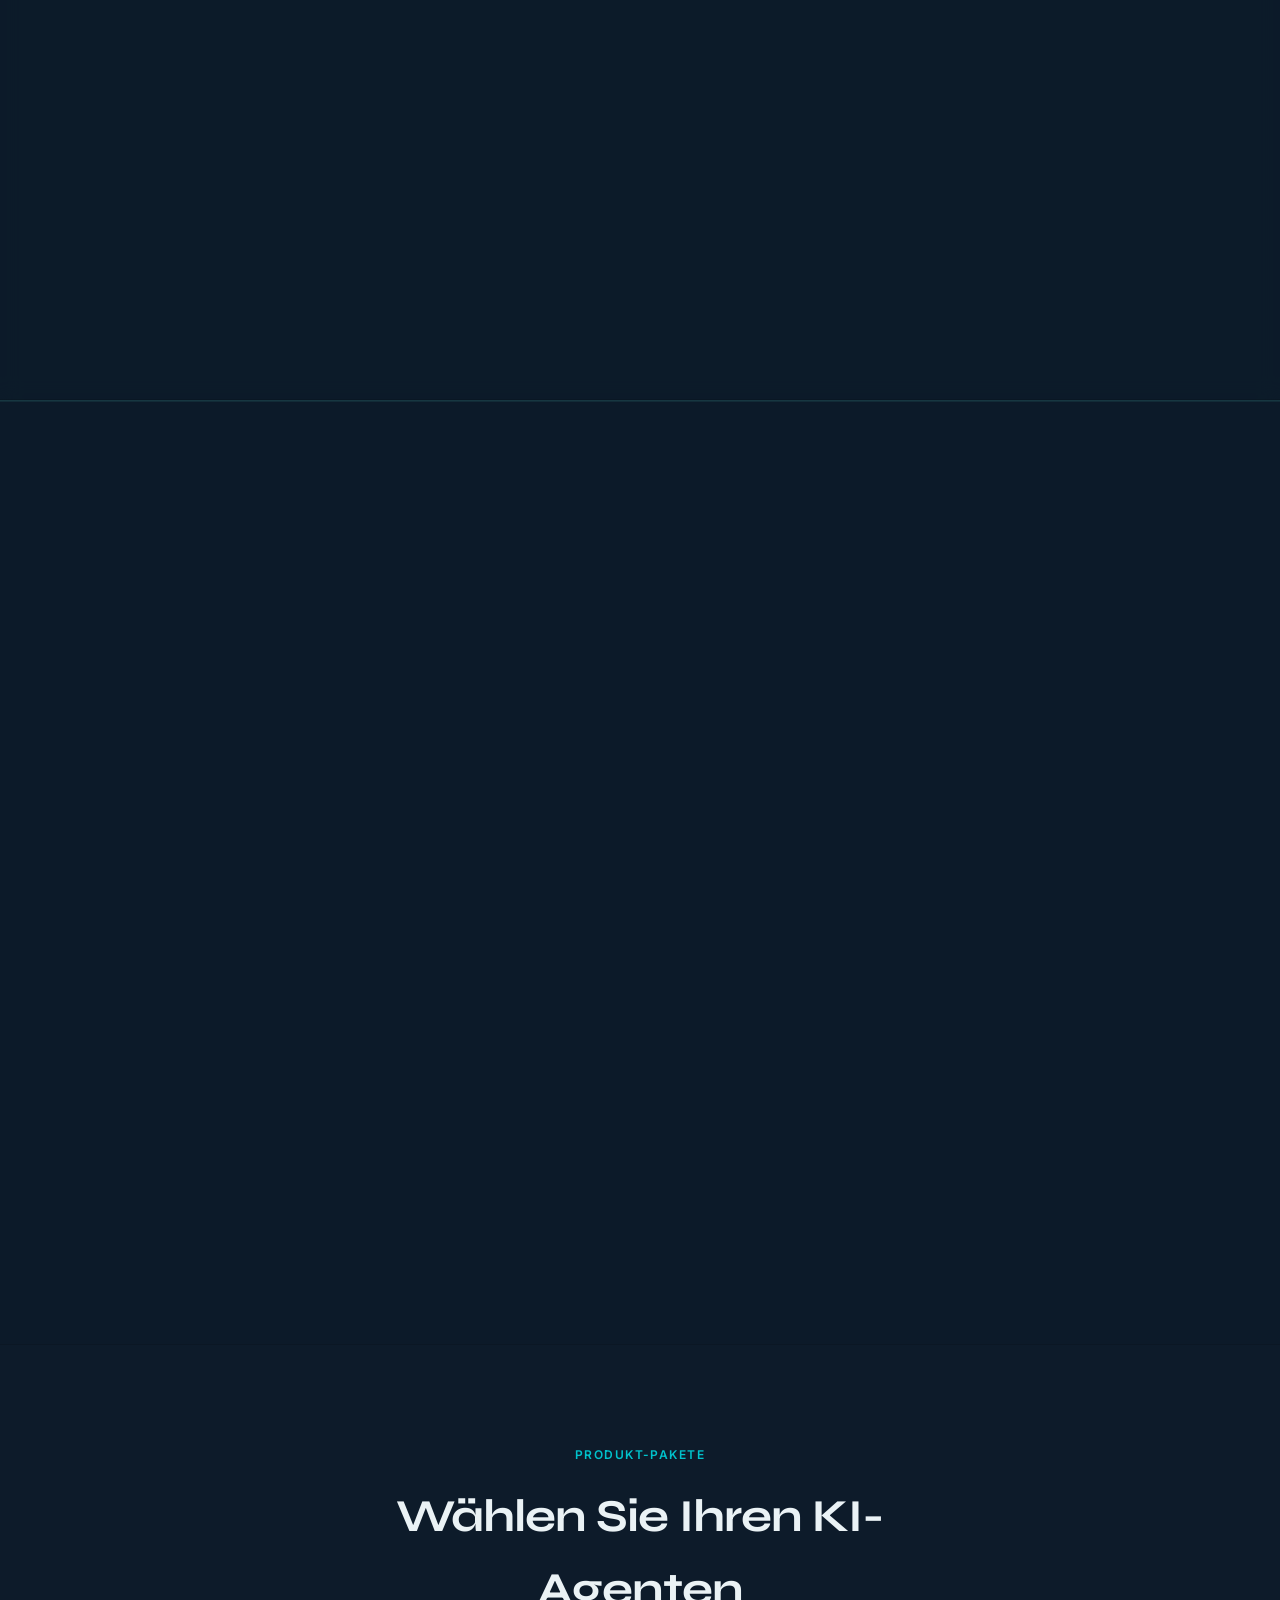
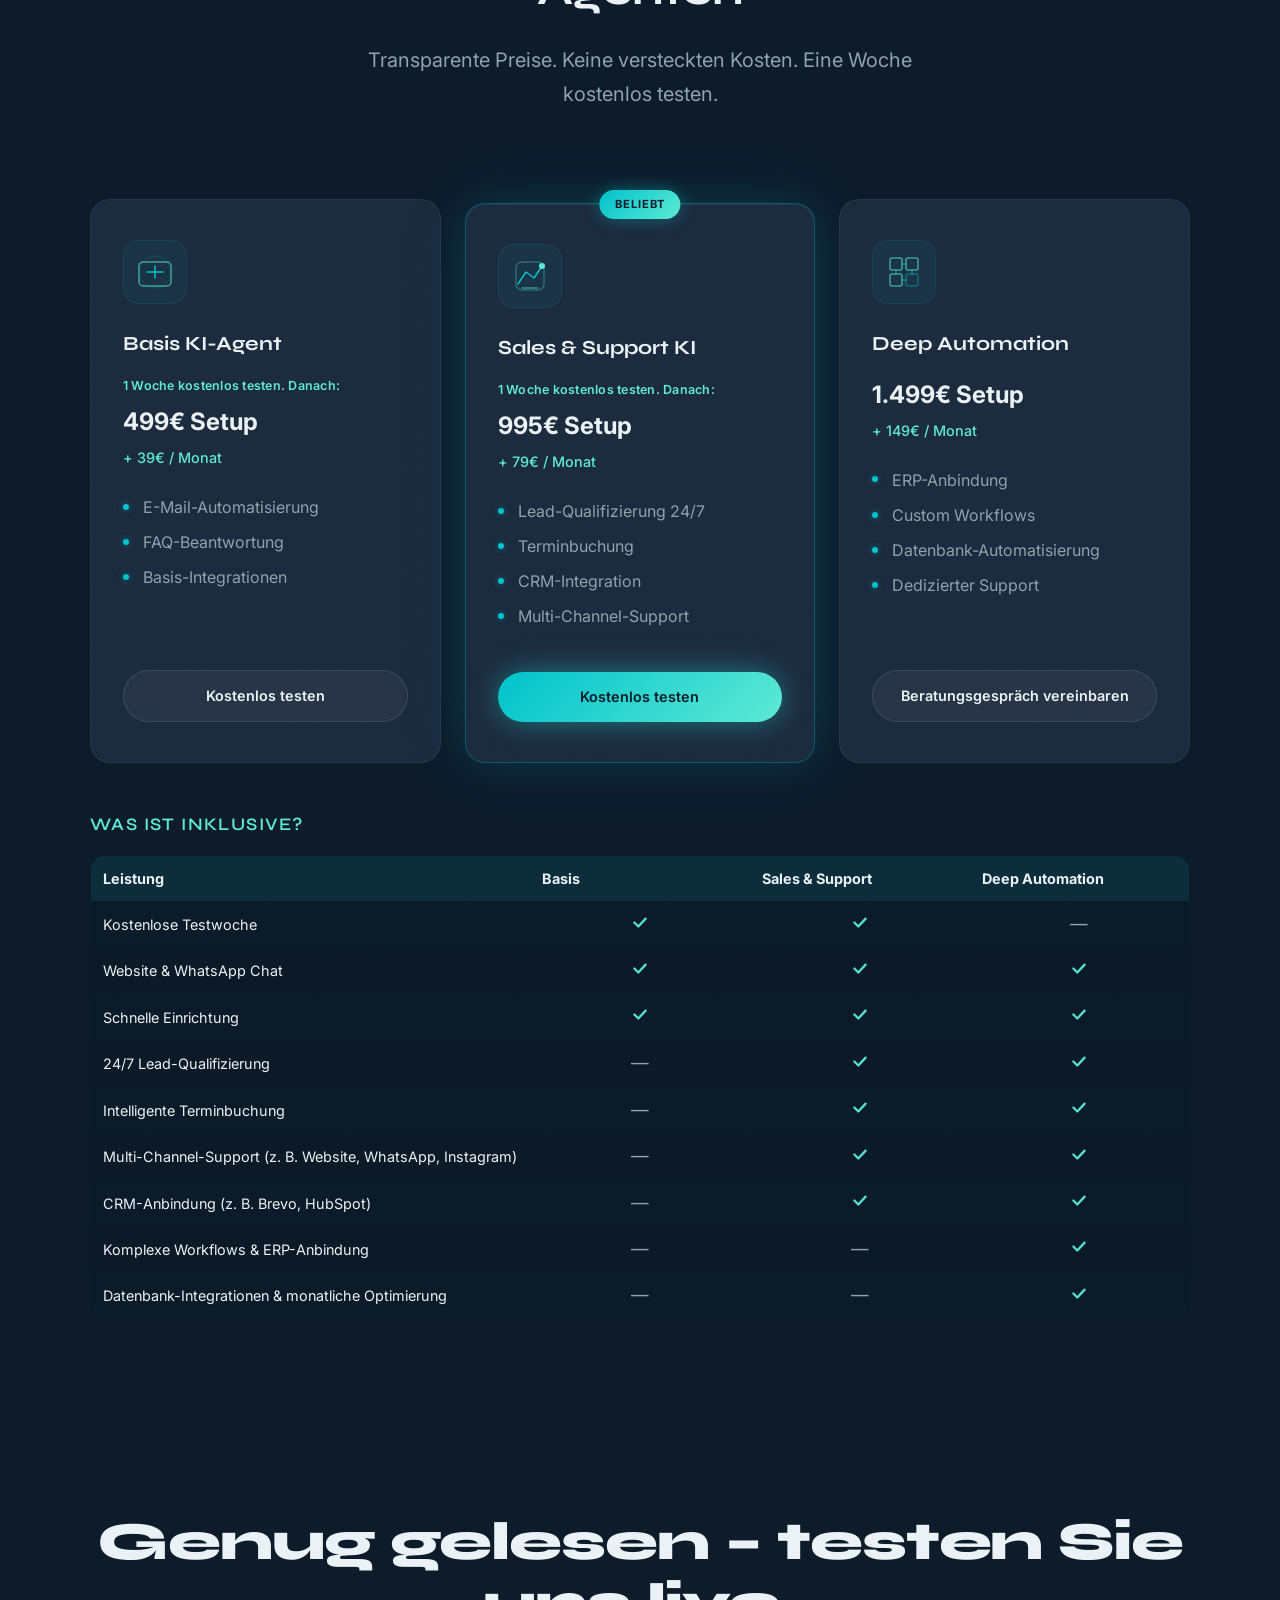
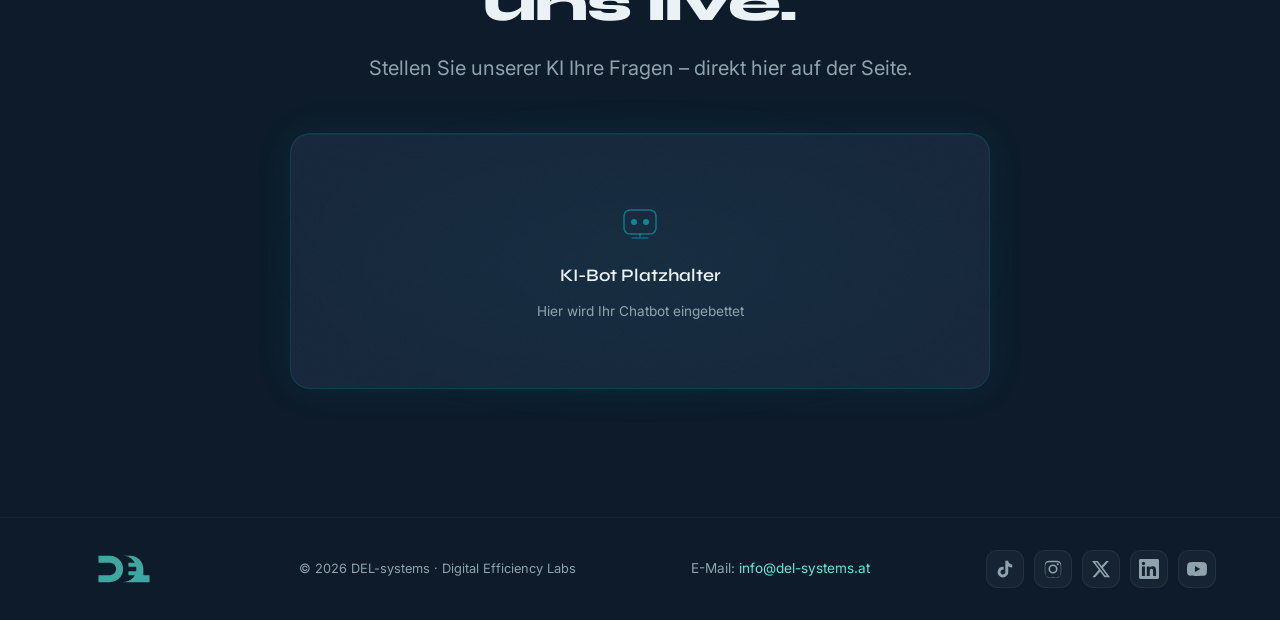
==== commit dbb2f983: "Add social media buttons to footer" ====
--- a/index.html
+++ b/index.html
@@ -362,6 +362,23 @@
       <img src="assets/DEL-Logo.svg" alt="DEL-systems" class="footer__logo" width="120" height="28" loading="lazy" decoding="async">
       <p class="footer__copy">&copy; 2026 DEL-systems · Digital Efficiency Labs</p>
       <p class="footer__contact">E-Mail: <a href="mailto:info@del-systems.at">info@del-systems.at</a></p>
+      <nav class="footer__social" aria-label="Social Media">
+        <a class="footer__social-link" href="https://www.tiktok.com/@del.systems?_r=1&_t=ZN-98FHvNgfl0Y" target="_blank" rel="noopener noreferrer" aria-label="TikTok">
+          <svg viewBox="0 0 24 24" width="20" height="20" fill="currentColor"><path d="M19.59 6.69a4.83 4.83 0 0 1-3.77-4.25V2h-3.45v13.67a2.89 2.89 0 0 1-5.2 1.74 2.89 2.89 0 0 1 2.31-4.62c.3 0 .6.05.88.13V9.4a6.33 6.33 0 0 0-.88-.06A6.34 6.34 0 0 0 5 20.1a6.34 6.34 0 0 0 10.86-4.43V8.69a8.16 8.16 0 0 0 4.77 1.52V6.69h-1.04z"/></svg>
+        </a>
+        <a class="footer__social-link" href="https://www.instagram.com" target="_blank" rel="noopener noreferrer" aria-label="Instagram">
+          <svg viewBox="0 0 24 24" width="20" height="20" fill="currentColor"><path d="M12 2.16c3.2 0 3.58.01 4.85.07 1.17.05 1.8.25 2.23.41.56.22.96.48 1.38.9.42.42.68.82.9 1.38.16.42.36 1.06.41 2.23.06 1.27.07 1.65.07 4.85s-.01 3.58-.07 4.85c-.05 1.17-.25 1.8-.41 2.23-.22.56-.48.96-.9 1.38-.42.42-.82.68-1.38.9-.42.16-1.06.36-2.23.41-1.27.06-1.65.07-4.85.07s-3.58-.01-4.85-.07c-1.17-.05-1.8-.25-2.23-.41a3.7 3.7 0 0 1-1.38-.9 3.7 3.7 0 0 1-.9-1.38c-.16-.42-.36-1.06-.41-2.23C2.17 15.58 2.16 15.2 2.16 12s.01-3.58.07-4.85c.05-1.17.25-1.8.41-2.23.22-.56.48-.96.9-1.38.42-.42.82-.68 1.38-.9.42-.16 1.06-.36 2.23-.41C8.42 2.17 8.8 2.16 12 2.16zm0 1.62c-3.15 0-3.5.01-4.74.07-1.07.05-1.65.23-2.04.38-.51.2-.88.44-1.26.82-.38.38-.62.75-.82 1.26-.15.39-.33.97-.38 2.04-.06 1.24-.07 1.59-.07 4.74s.01 3.5.07 4.74c.05 1.07.23 1.65.38 2.04.2.51.44.88.82 1.26.38.38.75.62 1.26.82.39.15.97.33 2.04.38 1.24.06 1.59.07 4.74.07s3.5-.01 4.74-.07c1.07-.05 1.65-.23 2.04-.38.51-.2.88-.44 1.26-.82.38-.38.62-.75.82-1.26.15-.39.33-.97.38-2.04.06-1.24.07-1.59.07-4.74s-.01-3.5-.07-4.74c-.05-1.07-.23-1.65-.38-2.04a3.42 3.42 0 0 0-.82-1.26 3.42 3.42 0 0 0-1.26-.82c-.39-.15-.97-.33-2.04-.38-1.24-.06-1.59-.07-4.74-.07zm0 2.76a5.46 5.46 0 1 1 0 10.92 5.46 5.46 0 0 1 0-10.92zm0 9a3.54 3.54 0 1 0 0-7.08 3.54 3.54 0 0 0 0 7.08zm6.95-9.2a1.27 1.27 0 1 1-2.54 0 1.27 1.27 0 0 1 2.54 0z"/></svg>
+        </a>
+        <a class="footer__social-link" href="https://x.com" target="_blank" rel="noopener noreferrer" aria-label="X">
+          <svg viewBox="0 0 24 24" width="20" height="20" fill="currentColor"><path d="M18.24 2.25h3.31l-7.23 8.26 8.5 11.24h-6.65l-5.22-6.82-5.97 6.82H1.67l7.73-8.84L1.25 2.25h6.82l4.71 6.23 5.46-6.23zm-1.16 17.52h1.83L7.01 4.13H5.05l12.03 15.64z"/></svg>
+        </a>
+        <a class="footer__social-link" href="https://www.linkedin.com" target="_blank" rel="noopener noreferrer" aria-label="LinkedIn">
+          <svg viewBox="0 0 24 24" width="20" height="20" fill="currentColor"><path d="M20.45 20.45h-3.56v-5.57c0-1.33-.02-3.04-1.85-3.04-1.85 0-2.14 1.45-2.14 2.94v5.67H9.35V9h3.42v1.56h.05c.48-.9 1.64-1.85 3.37-1.85 3.6 0 4.27 2.37 4.27 5.46v6.28zM5.34 7.43a2.06 2.06 0 1 1 0-4.13 2.06 2.06 0 0 1 0 4.13zM7.12 20.45H3.55V9h3.57v11.45zM22.22 0H1.77C.8 0 0 .77 0 1.72v20.56C0 23.23.8 24 1.77 24h20.45c.98 0 1.78-.77 1.78-1.72V1.72C24 .77 23.2 0 22.22 0z"/></svg>
+        </a>
+        <a class="footer__social-link" href="https://www.youtube.com" target="_blank" rel="noopener noreferrer" aria-label="YouTube">
+          <svg viewBox="0 0 24 24" width="20" height="20" fill="currentColor"><path d="M23.5 6.2a3.02 3.02 0 0 0-2.12-2.14C19.5 3.55 12 3.55 12 3.55s-7.5 0-9.38.51A3.02 3.02 0 0 0 .5 6.2C0 8.08 0 12 0 12s0 3.92.5 5.8a3.02 3.02 0 0 0 2.12 2.14c1.88.51 9.38.51 9.38.51s7.5 0 9.38-.51a3.02 3.02 0 0 0 2.12-2.14C24 15.92 24 12 24 12s0-3.92-.5-5.8zM9.55 15.57V8.43L15.82 12l-6.27 3.57z"/></svg>
+        </a>
+      </nav>
     </div>
   </footer>
 
--- a/css/styles.css
+++ b/css/styles.css
@@ -204,7 +204,7 @@
   inset: 0;
   background-image: var(--grain-svg);
   background-size: 200px 200px;
-  opacity: 0.035;
+  opacity: 0.045;
   mix-blend-mode: overlay;
   pointer-events: none;
   will-change: opacity;
@@ -223,7 +223,7 @@
   border-radius: inherit;
   pointer-events: none;
   z-index: 0;
-  opacity: 0.14;
+  opacity: 0.10;
   background-image: var(--grain-svg);
   background-size: 180px 180px;
   mix-blend-mode: overlay;
@@ -279,7 +279,7 @@
 }
 
 .navbar__inner.grain-glass::before {
-  opacity: 0.18;
+  opacity: 0.12;
 }
 
 .navbar__inner.grain-glass::after {
@@ -401,7 +401,7 @@
   inset: 0;
   border-radius: inherit;
   pointer-events: none;
-  opacity: 0.2;
+  opacity: 0.14;
   background-image: var(--grain-svg);
   background-size: 140px 140px;
   mix-blend-mode: overlay;
@@ -506,7 +506,7 @@
   inset: 0;
   background-image: var(--grain-svg);
   background-size: 100px 100px;
-  opacity: 0.06;
+  opacity: 0.07;
   mix-blend-mode: overlay;
   pointer-events: none;
 }
@@ -860,7 +860,7 @@
   box-shadow:
     0 0 22px rgba(0, 194, 203, 0.1),
     inset 0 1px 0 rgba(0, 194, 203, 0.08);
-  overflow: hidden;
+  overflow: visible;
 }
 
 .story__flow-badge::after {
@@ -869,10 +869,10 @@
   inset: 0;
   background-image: var(--grain-svg);
   background-size: 84px 84px;
-  opacity: 0.06;
+  opacity: 0.055;
   mix-blend-mode: overlay;
   pointer-events: none;
-}
+  z-index: 2;
 }
 
 .story__flow-badge::before {
@@ -886,19 +886,20 @@
 
 .story__flow-number {
   position: absolute;
-  top: -0.45rem;
-  right: -0.35rem;
-  width: 1.5rem;
-  height: 1.5rem;
+  top: -0.5rem;
+  right: -0.5rem;
+  width: 1.75rem;
+  height: 1.75rem;
   border-radius: 999px;
   background: linear-gradient(135deg, var(--accent), var(--accent-light));
   color: var(--bg-deep);
-  font-size: 0.74rem;
+  font-size: 0.78rem;
   font-weight: 700;
   display: flex;
   align-items: center;
   justify-content: center;
   box-shadow: 0 0 12px rgba(94, 234, 212, 0.35);
+  z-index: 3;
 }
 
 .story__flow-icon {
@@ -1061,7 +1062,7 @@
   inset: 0;
   background-image: var(--grain-svg);
   background-size: 200px 200px;
-  opacity: 0.04;
+  opacity: 0.055;
   mix-blend-mode: overlay;
   pointer-events: none;
   z-index: 0;
@@ -1126,7 +1127,7 @@
   border-radius: inherit;
   background-image: var(--grain-svg);
   background-size: 180px 180px;
-  opacity: 0.04;
+  opacity: 0.055;
   mix-blend-mode: overlay;
   pointer-events: none;
   z-index: 0;
@@ -1379,7 +1380,7 @@
   inset: 0;
   border-radius: inherit;
   pointer-events: none;
-  opacity: 0.12;
+  opacity: 0.08;
   background-image: var(--grain-svg);
   background-size: 160px 160px;
   mix-blend-mode: overlay;
@@ -1450,6 +1451,38 @@
   color: var(--text-primary);
 }
 
+.footer__social {
+  display: flex;
+  gap: 0.6rem;
+  align-items: center;
+}
+
+.footer__social-link {
+  display: flex;
+  align-items: center;
+  justify-content: center;
+  width: 2.4rem;
+  height: 2.4rem;
+  border-radius: 0.7rem;
+  color: var(--text-muted);
+  background: rgba(255, 255, 255, 0.04);
+  border: 1px solid rgba(255, 255, 255, 0.06);
+  transition: transform 0.3s var(--ease-out-expo), color 0.25s ease, background 0.25s ease, border-color 0.25s ease, box-shadow 0.3s ease;
+}
+
+.footer__social-link:hover {
+  color: var(--accent-light);
+  background: rgba(0, 194, 203, 0.08);
+  border-color: rgba(0, 194, 203, 0.25);
+  transform: translateY(-3px);
+  box-shadow: 0 8px 20px -8px rgba(0, 194, 203, 0.3);
+}
+
+.footer__social-link:focus-visible {
+  outline: 3px solid var(--accent);
+  outline-offset: 2px;
+}
+
 /* ---- About Page ---- */
 
 .about {
@@ -1460,7 +1493,7 @@
 }
 
 .about__inner {
-  max-width: 780px;
+  max-width: 900px;
   margin: 0 auto;
 }
 
@@ -1485,6 +1518,10 @@
   letter-spacing: -0.02em;
   line-height: 1.1;
   margin-bottom: 1.5rem;
+  background: linear-gradient(135deg, var(--text-primary) 60%, var(--accent-light));
+  -webkit-background-clip: text;
+  background-clip: text;
+  -webkit-text-fill-color: transparent;
 }
 
 .about__intro {
@@ -1494,14 +1531,80 @@
   margin-bottom: 3rem;
 }
 
+.about__grid {
+  display: grid;
+  grid-template-columns: 1fr 1fr;
+  gap: 1.5rem;
+  margin-bottom: 1.5rem;
+}
+
 .about__card {
+  position: relative;
   padding: 2.5rem;
   border-radius: 1.25rem;
-  background: var(--bg-surface);
+  background: rgba(13, 27, 42, 0.6);
+  backdrop-filter: blur(12px);
+  -webkit-backdrop-filter: blur(12px);
   border: 1px solid rgba(255, 255, 255, 0.06);
-  margin-bottom: 2rem;
+  margin-bottom: 1.5rem;
+  overflow: hidden;
+  transition: transform 0.4s var(--ease-out-expo), border-color 0.3s ease, box-shadow 0.4s ease;
   content-visibility: auto;
   contain-intrinsic-size: 420px;
+}
+
+.about__card::before {
+  content: "";
+  position: absolute;
+  inset: 0;
+  background-image: var(--grain-svg);
+  background-size: 180px 180px;
+  opacity: 0.04;
+  mix-blend-mode: overlay;
+  pointer-events: none;
+  z-index: 0;
+}
+
+.about__card > * {
+  position: relative;
+  z-index: 1;
+}
+
+.about__card-glow {
+  position: absolute;
+  top: -40%;
+  right: -20%;
+  width: 200px;
+  height: 200px;
+  border-radius: 50%;
+  background: radial-gradient(circle, rgba(0, 194, 203, 0.15), transparent 70%);
+  pointer-events: none;
+  z-index: 0;
+}
+
+.about__card-glow--wide {
+  width: 320px;
+  height: 320px;
+  top: -30%;
+  left: 50%;
+  transform: translateX(-50%);
+  background: radial-gradient(circle, rgba(0, 194, 203, 0.12), transparent 70%);
+}
+
+.about__card:hover {
+  transform: translateY(-4px);
+  border-color: rgba(0, 194, 203, 0.2);
+  box-shadow: 0 20px 50px -20px rgba(0, 0, 0, 0.4), 0 0 30px rgba(0, 194, 203, 0.06);
+}
+
+.about__card--accent {
+  border-color: rgba(0, 194, 203, 0.15);
+}
+
+.about__card--cta {
+  text-align: center;
+  padding: 3rem 2.5rem;
+  border-color: rgba(0, 194, 203, 0.12);
 }
 
 .about__card h2 {
@@ -1513,7 +1616,7 @@
 }
 
 .about__card p {
-  font-size: 1.2rem;
+  font-size: 1.15rem;
   color: var(--text-muted);
   line-height: 1.8;
   margin-bottom: 1rem;
@@ -1531,6 +1634,12 @@
 .about__card a.about__highlight:hover {
   text-decoration: underline;
   text-underline-offset: 3px;
+}
+
+@media (max-width: 700px) {
+  .about__grid {
+    grid-template-columns: 1fr;
+  }
 }
 
 .navbar__link--active {
@@ -1935,6 +2044,10 @@
 
   .footer__contact {
     font-size: 0.82rem;
+  }
+
+  .footer__social {
+    margin-top: 0.5rem;
   }
 }
 
